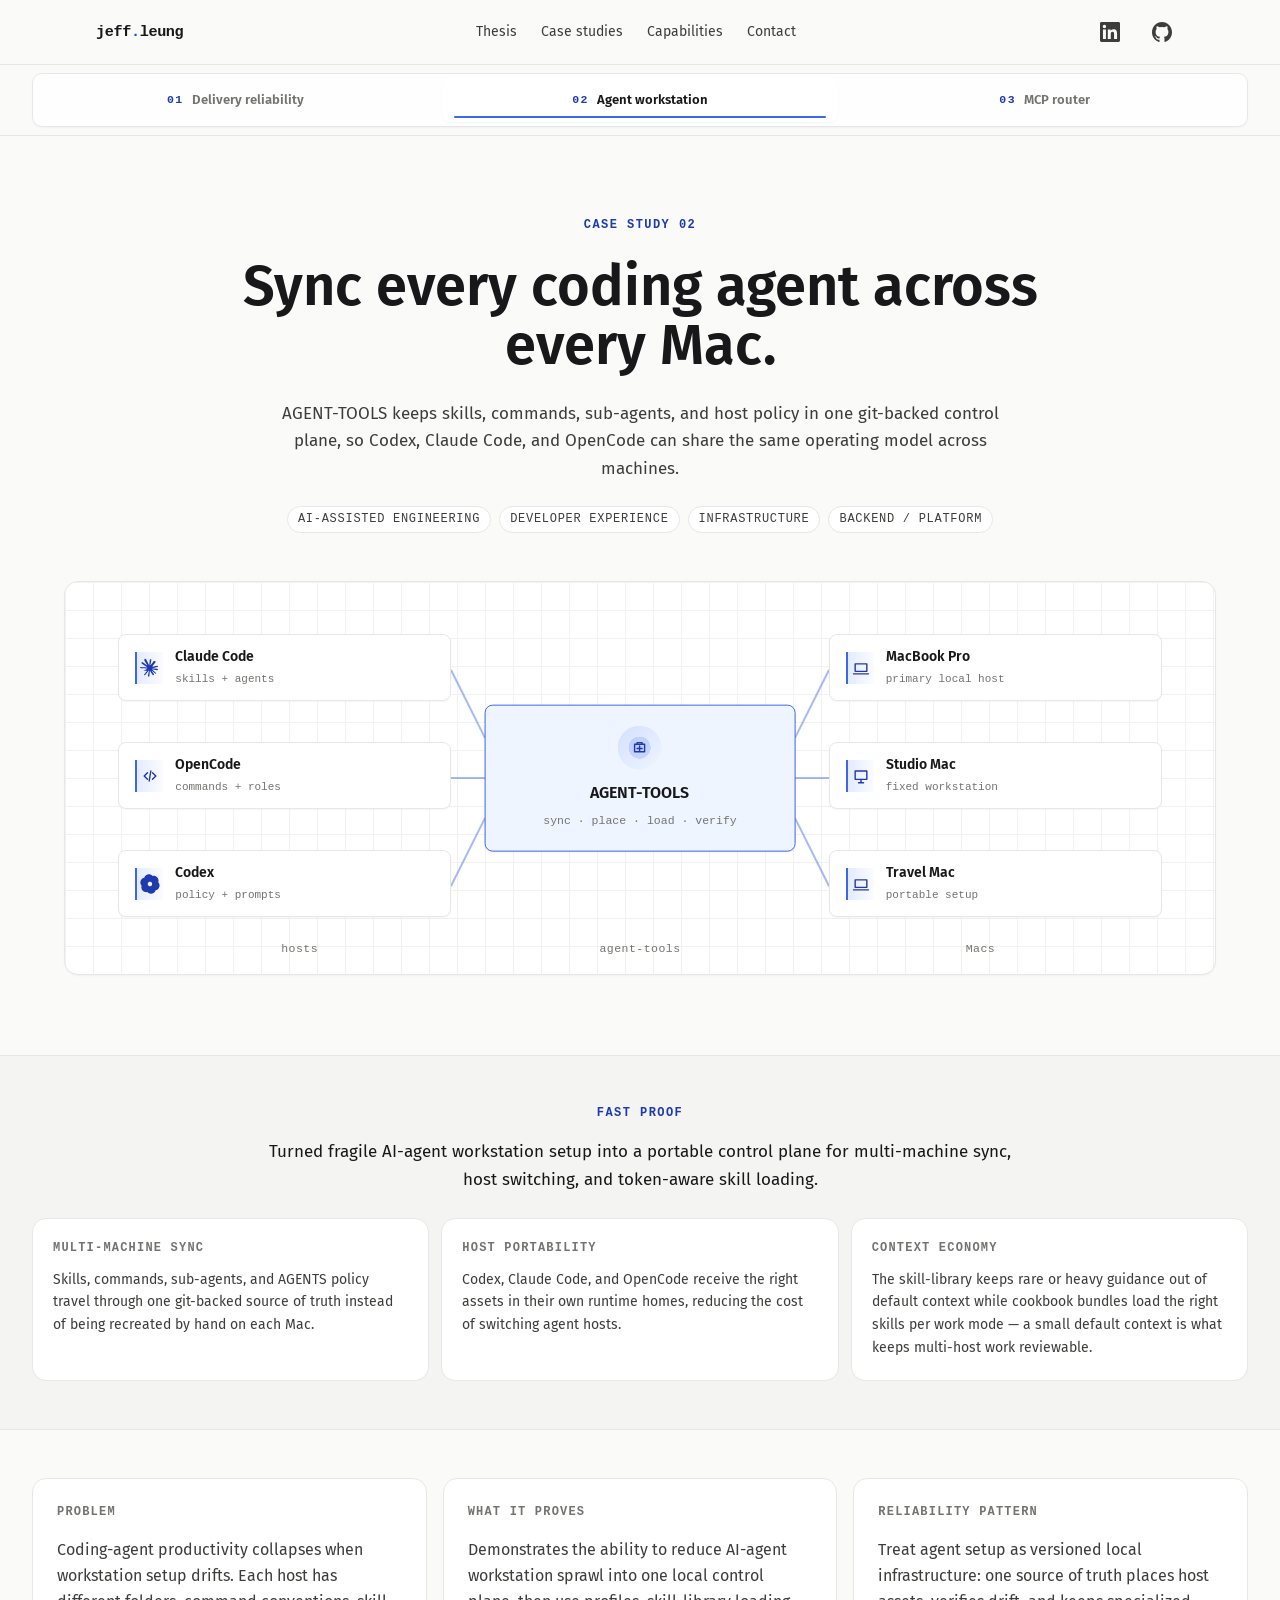
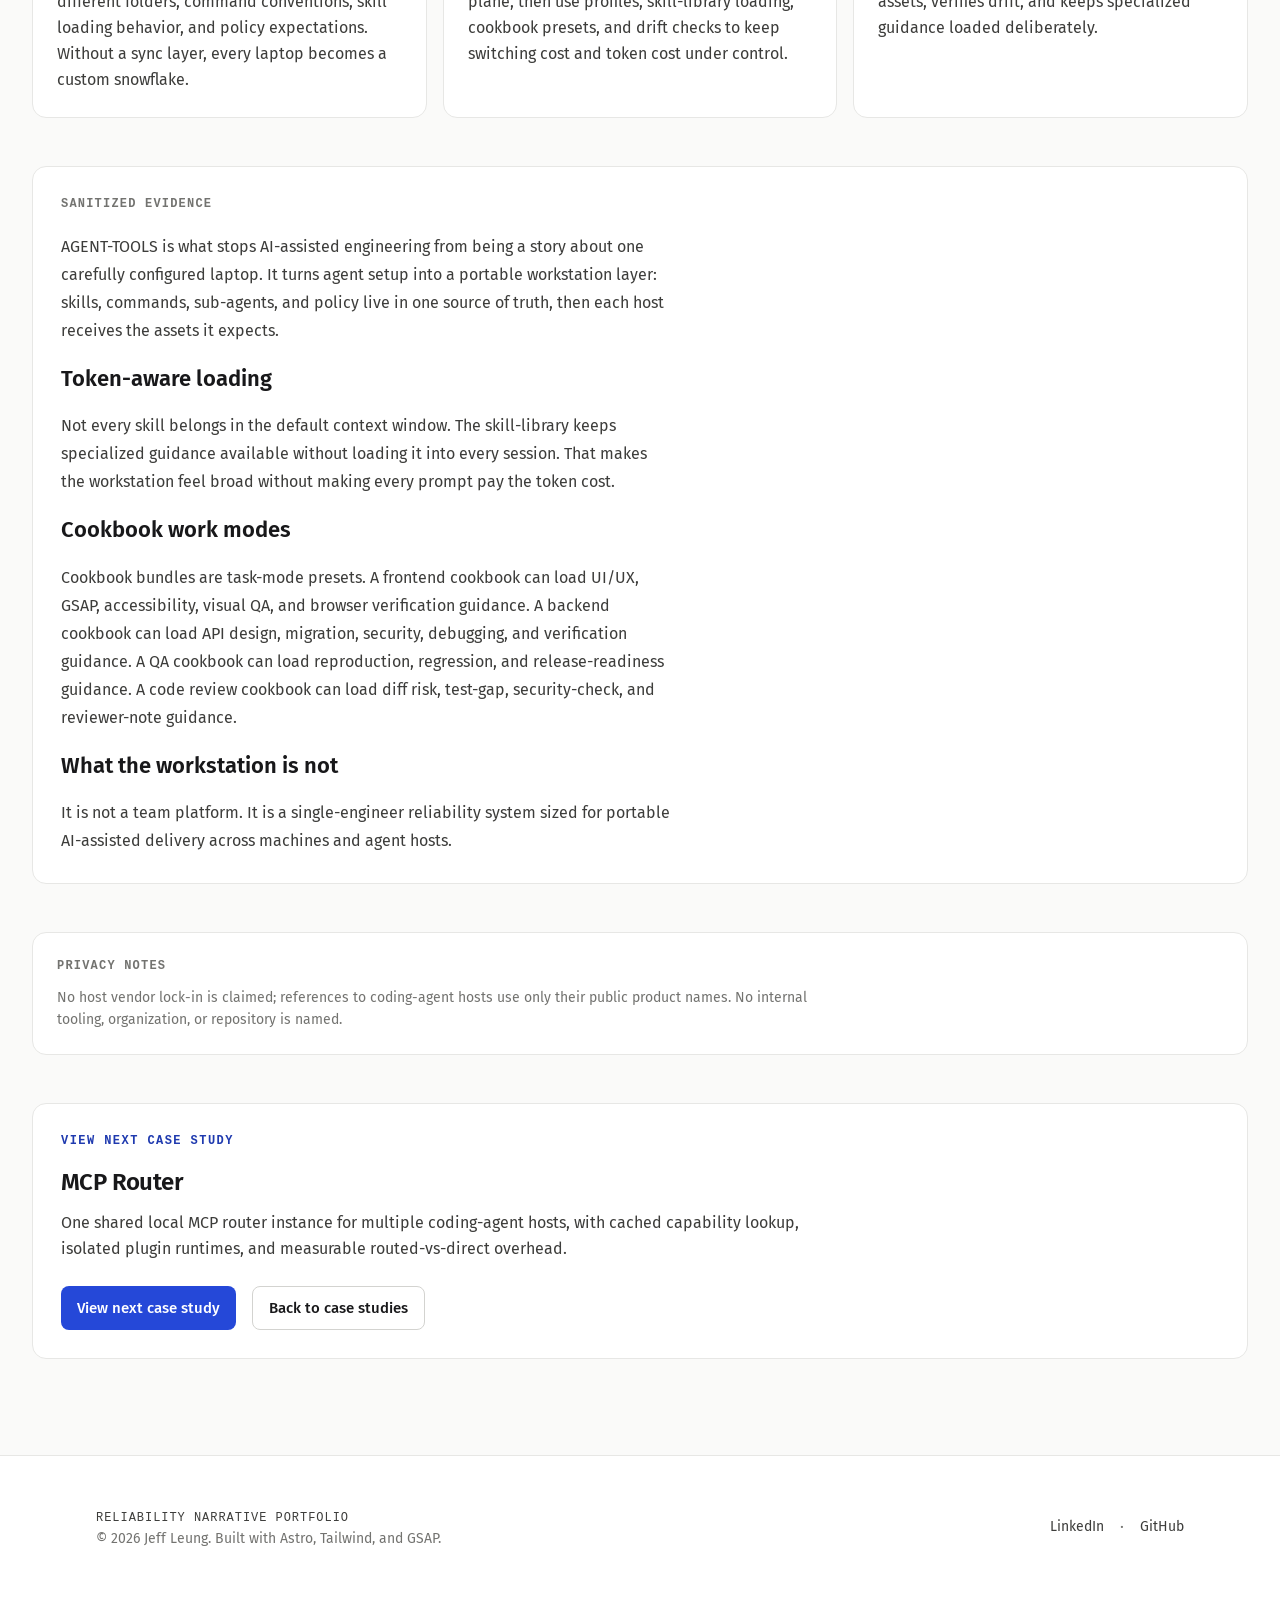
==== case-studies/agent-tools-workstation/index.html @ 6de0923a "deploy WonderJL/portfolio@3bde0b67fa140e88c46109ae401242729450662d" ====
<!DOCTYPE html><html lang="en"> <head><meta charset="utf-8"><meta name="viewport" content="width=device-width, initial-scale=1"><!--
      In-document CSP + Referrer-Policy. Kept in sync with public/_headers (and
      auto-augmented with script-src hashes at build time by
      scripts/apply-csp-hashes.mjs) so the GitHub Pages mirror gets ~80% of the
      policy the Cloudflare host enforces via response headers. Caveats:
      `frame-ancestors` is ignored when delivered via <meta>; X-Frame-Options,
      Permissions-Policy, and X-Content-Type-Options have no meta equivalent
      and remain Cloudflare-only.
    --><meta http-equiv="Content-Security-Policy" content="default-src 'self'; script-src 'self' 'sha256-BWZxTUdoRWrf8f9VMqZdoaulvQjlKkOddWqZ7hkuO4Q=' 'sha256-QzWFZi+FLIx23tnm9SBU4aEgx4x8DsuASP07mfqol/c=' 'sha256-U7a72oKuFFz8D7GUHLA1NZ0ciymHmDOc9T9aVDg2rWU='; style-src 'self' 'unsafe-inline'; font-src 'self' data:; img-src 'self' data:; connect-src 'self'; frame-ancestors 'none'; base-uri 'self'; form-action 'self'; upgrade-insecure-requests"><meta name="referrer" content="strict-origin-when-cross-origin"><meta name="generator" content="Astro v5.18.2"><link rel="canonical" href="https://jeff-leung-portfolio.pages.dev/case-studies/agent-tools-workstation"><title>Agent Tools Workstation System · Jeff Leung</title><meta name="description" content="AGENT-TOOLS keeps skills, commands, sub-agents, and host policy in one git-backed control plane, so Codex, Claude Code, and OpenCode can share the same operating model across machines."><meta property="og:type" content="article"><meta property="og:title" content="Agent Tools Workstation System · Jeff Leung"><meta property="og:description" content="AGENT-TOOLS keeps skills, commands, sub-agents, and host policy in one git-backed control plane, so Codex, Claude Code, and OpenCode can share the same operating model across machines."><meta property="og:url" content="https://jeff-leung-portfolio.pages.dev/case-studies/agent-tools-workstation"><meta property="og:image" content="https://jeff-leung-portfolio.pages.dev/og-default.png"><meta property="og:locale" content="en_US"><meta name="twitter:card" content="summary_large_image"><meta name="twitter:title" content="Agent Tools Workstation System · Jeff Leung"><meta name="twitter:description" content="AGENT-TOOLS keeps skills, commands, sub-agents, and host policy in one git-backed control plane, so Codex, Claude Code, and OpenCode can share the same operating model across machines."><meta name="twitter:image" content="https://jeff-leung-portfolio.pages.dev/og-default.png"><link rel="icon" href="/favicon.svg" type="image/svg+xml"><script type="application/ld+json">{"@context":"https://schema.org","@type":"Person","name":"Jeff Leung","jobTitle":"Senior Software Engineer","description":"Engineering systems that make AI-assisted delivery reviewable without burning tokens. Sanitized case studies on AI-assisted development reliability, backend/platform design, and verification-driven delivery.","url":"https://jeff-leung-portfolio.pages.dev","sameAs":["https://www.linkedin.com/in/jeff-leung-lab/","https://github.com/WonderJL"]}</script><link rel="stylesheet" href="/_astro/_slug_.Bp7yJg-M.css"><script type="module" src="/_astro/page.BT_9kWGp.js"></script></head> <body class="min-h-screen flex flex-col"> <a href="#main" class="sr-only focus:not-sr-only focus:absolute focus:left-4 focus:top-4 focus:z-50 focus:rounded-md focus:bg-ink-900 focus:px-4 focus:py-2 focus:text-[color:var(--color-ink-on-accent)] focus-visible:outline-2 focus-visible:outline-offset-2 focus-visible:outline-[color:var(--color-focus)]">
Skip to main content
</a> <header class="sticky top-0 z-40 border-b border-[color:var(--color-border)] bg-[color-mix(in_srgb,var(--color-surface-0)_92%,transparent)] backdrop-blur"> <div class="mx-auto px-6 sm:px-8 max-w-6xl flex h-16 items-center justify-between gap-6">  <a href="/" class="font-mono text-[0.95rem] font-semibold tracking-tight text-ink-900 hover:text-accent-700 focus-visible:outline-2 focus-visible:outline-offset-2 focus-visible:outline-[color:var(--color-focus)]">
jeff<span class="text-accent-600">.</span>leung
</a> <nav aria-label="Primary" class="hidden gap-6 md:flex"> <a href="/#thesis" class="text-small text-ink-700 transition-colors hover:text-ink-900 focus-visible:outline-2 focus-visible:outline-offset-2 focus-visible:outline-[color:var(--color-focus)]"> Thesis </a><a href="/#case-studies" class="text-small text-ink-700 transition-colors hover:text-ink-900 focus-visible:outline-2 focus-visible:outline-offset-2 focus-visible:outline-[color:var(--color-focus)]"> Case studies </a><a href="/#capabilities" class="text-small text-ink-700 transition-colors hover:text-ink-900 focus-visible:outline-2 focus-visible:outline-offset-2 focus-visible:outline-[color:var(--color-focus)]"> Capabilities </a><a href="/#contact" class="text-small text-ink-700 transition-colors hover:text-ink-900 focus-visible:outline-2 focus-visible:outline-offset-2 focus-visible:outline-[color:var(--color-focus)]"> Contact </a> </nav> <div class="flex items-center gap-2"> <a href="https://www.linkedin.com/in/jeff-leung-lab/" target="_blank" rel="noopener noreferrer" aria-label="LinkedIn profile (opens in new tab)" class="inline-flex h-11 w-11 items-center justify-center rounded-md text-ink-700 hover:bg-surface-2 hover:text-ink-900 focus-visible:outline-2 focus-visible:outline-offset-2 focus-visible:outline-[color:var(--color-focus)]"> <svg viewBox="0 0 24 24" width="20" height="20" aria-hidden="true" fill="currentColor"> <path d="M20.45 20.45h-3.55v-5.57c0-1.33-.02-3.04-1.85-3.04-1.85 0-2.13 1.45-2.13 2.94v5.67H9.36V9h3.41v1.56h.05c.48-.9 1.64-1.85 3.37-1.85 3.6 0 4.27 2.37 4.27 5.45v6.29ZM5.34 7.43a2.06 2.06 0 1 1 0-4.12 2.06 2.06 0 0 1 0 4.12ZM7.12 20.45H3.55V9h3.57v11.45ZM22.22 0H1.77C.79 0 0 .77 0 1.72v20.56C0 23.23.79 24 1.77 24h20.45c.98 0 1.78-.77 1.78-1.72V1.72C24 .77 23.2 0 22.22 0Z"></path> </svg> </a> <a href="https://github.com/WonderJL" target="_blank" rel="noopener noreferrer" aria-label="GitHub profile (opens in new tab)" class="inline-flex h-11 w-11 items-center justify-center rounded-md text-ink-700 hover:bg-surface-2 hover:text-ink-900 focus-visible:outline-2 focus-visible:outline-offset-2 focus-visible:outline-[color:var(--color-focus)]"> <svg viewBox="0 0 24 24" width="20" height="20" aria-hidden="true" fill="currentColor"> <path d="M12 0C5.37 0 0 5.5 0 12.3c0 5.44 3.44 10.06 8.21 11.69.6.11.82-.27.82-.6 0-.3-.01-1.08-.02-2.13-3.34.74-4.04-1.64-4.04-1.64-.55-1.42-1.34-1.8-1.34-1.8-1.09-.76.08-.75.08-.75 1.2.09 1.84 1.27 1.84 1.27 1.07 1.88 2.8 1.34 3.49 1.02.11-.8.42-1.34.76-1.65-2.67-.31-5.47-1.37-5.47-6.1 0-1.35.47-2.45 1.24-3.31-.12-.31-.54-1.57.12-3.27 0 0 1.01-.33 3.31 1.27a11.2 11.2 0 0 1 6.02 0c2.3-1.6 3.3-1.27 3.3-1.27.67 1.7.25 2.96.13 3.27.77.86 1.24 1.96 1.24 3.31 0 4.74-2.81 5.78-5.49 6.09.43.38.81 1.13.81 2.28 0 1.64-.02 2.97-.02 3.37 0 .33.22.71.83.59C20.57 22.36 24 17.74 24 12.3 24 5.5 18.63 0 12 0Z"></path> </svg> </a> </div>  </div> </header> <main id="main" class="flex-1">  <article class="bg-surface-0 pb-24"> <nav aria-label="Case study navigation" class="sticky top-16 z-30 border-b border-[color:var(--color-border)] bg-[color-mix(in_srgb,var(--color-surface-0)_92%,transparent)] backdrop-blur"> <div class="mx-auto max-w-7xl px-3 py-2 sm:px-6 lg:px-8"> <div class="grid min-h-[3.625rem] grid-cols-3 gap-1 rounded-[0.625rem] border border-[color:var(--color-border)] bg-[color-mix(in_srgb,var(--color-surface-1)_86%,transparent)] p-1 shadow-sm md:min-h-11 md:gap-2"> <a href="/case-studies/ai-assisted-delivery-reliability" class="text-ink-500 hover:bg-surface-2 hover:text-ink-900 relative flex min-h-[50px] min-w-0 touch-manipulation flex-col items-center justify-center gap-0.5 rounded-md px-1.5 py-1.5 text-center text-[0.72rem] font-semibold transition-colors md:min-h-11 md:flex-row md:gap-2 md:px-3 md:text-[0.82rem] focus-visible:outline-2 focus-visible:outline-offset-2 focus-visible:outline-[color:var(--color-focus)]"> <span class="text-accent-700 font-mono text-[0.63rem] font-semibold tracking-[0.08em] uppercase md:text-[0.72rem] md:tracking-[0.12em]"> 01 </span> <span class="min-w-0 truncate leading-tight md:hidden">Delivery</span> <span class="hidden min-w-0 truncate leading-tight md:inline"> Delivery reliability </span>  </a><a href="/case-studies/agent-tools-workstation" aria-current="page" class="text-ink-500 hover:bg-surface-2 hover:text-ink-900 relative flex min-h-[50px] min-w-0 touch-manipulation flex-col items-center justify-center gap-0.5 rounded-md px-1.5 py-1.5 text-center text-[0.72rem] font-semibold transition-colors md:min-h-11 md:flex-row md:gap-2 md:px-3 md:text-[0.82rem] focus-visible:outline-2 focus-visible:outline-offset-2 focus-visible:outline-[color:var(--color-focus)] bg-surface-1 text-ink-900 shadow-sm"> <span class="text-accent-700 font-mono text-[0.63rem] font-semibold tracking-[0.08em] uppercase md:text-[0.72rem] md:tracking-[0.12em]"> 02 </span> <span class="min-w-0 truncate leading-tight md:hidden">Workstation</span> <span class="hidden min-w-0 truncate leading-tight md:inline"> Agent workstation </span> <span aria-hidden="true" class="bg-accent-500 absolute inset-x-2 bottom-1 h-0.5 rounded-full md:inset-x-3"></span> </a><a href="/case-studies/mcp-router" class="text-ink-500 hover:bg-surface-2 hover:text-ink-900 relative flex min-h-[50px] min-w-0 touch-manipulation flex-col items-center justify-center gap-0.5 rounded-md px-1.5 py-1.5 text-center text-[0.72rem] font-semibold transition-colors md:min-h-11 md:flex-row md:gap-2 md:px-3 md:text-[0.82rem] focus-visible:outline-2 focus-visible:outline-offset-2 focus-visible:outline-[color:var(--color-focus)]"> <span class="text-accent-700 font-mono text-[0.63rem] font-semibold tracking-[0.08em] uppercase md:text-[0.72rem] md:tracking-[0.12em]"> 03 </span> <span class="min-w-0 truncate leading-tight md:hidden">MCP</span> <span class="hidden min-w-0 truncate leading-tight md:inline"> MCP router </span>  </a> </div> </div> </nav> <header class="border-b border-[color:var(--color-border)]"> <div class="mx-auto max-w-7xl px-6 py-14 sm:px-8 sm:py-20"> <div class="mx-auto max-w-4xl text-center"> <p class="text-accent-700 font-mono text-[0.75rem] font-semibold tracking-[0.12em] uppercase">
Case study 02 </p> <h1 class="text-ink-900 mt-6 text-[2.25rem] leading-[1.08] font-semibold tracking-normal sm:text-[3rem] sm:leading-[1.05] lg:text-[3.5rem]"> Sync every coding agent across every Mac. </h1> <p class="text-ink-700 mx-auto mt-6 max-w-3xl text-[1.0625rem] leading-relaxed"> AGENT-TOOLS keeps skills, commands, sub-agents, and host policy in one git-backed control plane, so Codex, Claude Code, and OpenCode can share the same operating model across machines. </p> <div class="mt-6 flex flex-wrap justify-center gap-2"> <span class="inline-flex items-center rounded-pill border border-[color:var(--color-border)] bg-surface-1 px-2.5 py-1 font-mono text-mono-label uppercase tracking-[0.06em] text-ink-700"> AI-assisted engineering </span><span class="inline-flex items-center rounded-pill border border-[color:var(--color-border)] bg-surface-1 px-2.5 py-1 font-mono text-mono-label uppercase tracking-[0.06em] text-ink-700"> Developer experience </span><span class="inline-flex items-center rounded-pill border border-[color:var(--color-border)] bg-surface-1 px-2.5 py-1 font-mono text-mono-label uppercase tracking-[0.06em] text-ink-700"> Infrastructure </span><span class="inline-flex items-center rounded-pill border border-[color:var(--color-border)] bg-surface-1 px-2.5 py-1 font-mono text-mono-label uppercase tracking-[0.06em] text-ink-700"> Backend / Platform </span> </div> </div> <div class="mx-auto mt-12 max-w-6xl"> <style>astro-island,astro-slot,astro-static-slot{display:contents}</style><script>(()=>{var e=async t=>{await(await t())()};(self.Astro||(self.Astro={})).load=e;window.dispatchEvent(new Event("astro:load"));})();</script><script>(()=>{var A=Object.defineProperty;var g=(i,o,a)=>o in i?A(i,o,{enumerable:!0,configurable:!0,writable:!0,value:a}):i[o]=a;var d=(i,o,a)=>g(i,typeof o!="symbol"?o+"":o,a);{let i={0:t=>m(t),1:t=>a(t),2:t=>new RegExp(t),3:t=>new Date(t),4:t=>new Map(a(t)),5:t=>new Set(a(t)),6:t=>BigInt(t),7:t=>new URL(t),8:t=>new Uint8Array(t),9:t=>new Uint16Array(t),10:t=>new Uint32Array(t),11:t=>1/0*t},o=t=>{let[l,e]=t;return l in i?i[l](e):void 0},a=t=>t.map(o),m=t=>typeof t!="object"||t===null?t:Object.fromEntries(Object.entries(t).map(([l,e])=>[l,o(e)]));class y extends HTMLElement{constructor(){super(...arguments);d(this,"Component");d(this,"hydrator");d(this,"hydrate",async()=>{var b;if(!this.hydrator||!this.isConnected)return;let e=(b=this.parentElement)==null?void 0:b.closest("astro-island[ssr]");if(e){e.addEventListener("astro:hydrate",this.hydrate,{once:!0});return}let c=this.querySelectorAll("astro-slot"),n={},h=this.querySelectorAll("template[data-astro-template]");for(let r of h){let s=r.closest(this.tagName);s!=null&&s.isSameNode(this)&&(n[r.getAttribute("data-astro-template")||"default"]=r.innerHTML,r.remove())}for(let r of c){let s=r.closest(this.tagName);s!=null&&s.isSameNode(this)&&(n[r.getAttribute("name")||"default"]=r.innerHTML)}let p;try{p=this.hasAttribute("props")?m(JSON.parse(this.getAttribute("props"))):{}}catch(r){let s=this.getAttribute("component-url")||"<unknown>",v=this.getAttribute("component-export");throw v&&(s+=` (export ${v})`),console.error(`[hydrate] Error parsing props for component ${s}`,this.getAttribute("props"),r),r}let u;await this.hydrator(this)(this.Component,p,n,{client:this.getAttribute("client")}),this.removeAttribute("ssr"),this.dispatchEvent(new CustomEvent("astro:hydrate"))});d(this,"unmount",()=>{this.isConnected||this.dispatchEvent(new CustomEvent("astro:unmount"))})}disconnectedCallback(){document.removeEventListener("astro:after-swap",this.unmount),document.addEventListener("astro:after-swap",this.unmount,{once:!0})}connectedCallback(){if(!this.hasAttribute("await-children")||document.readyState==="interactive"||document.readyState==="complete")this.childrenConnectedCallback();else{let e=()=>{document.removeEventListener("DOMContentLoaded",e),c.disconnect(),this.childrenConnectedCallback()},c=new MutationObserver(()=>{var n;((n=this.lastChild)==null?void 0:n.nodeType)===Node.COMMENT_NODE&&this.lastChild.nodeValue==="astro:end"&&(this.lastChild.remove(),e())});c.observe(this,{childList:!0}),document.addEventListener("DOMContentLoaded",e)}}async childrenConnectedCallback(){let e=this.getAttribute("before-hydration-url");e&&await import(e),this.start()}async start(){let e=JSON.parse(this.getAttribute("opts")),c=this.getAttribute("client");if(Astro[c]===void 0){window.addEventListener(`astro:${c}`,()=>this.start(),{once:!0});return}try{await Astro[c](async()=>{let n=this.getAttribute("renderer-url"),[h,{default:p}]=await Promise.all([import(this.getAttribute("component-url")),n?import(n):()=>()=>{}]),u=this.getAttribute("component-export")||"default";if(!u.includes("."))this.Component=h[u];else{this.Component=h;for(let f of u.split("."))this.Component=this.Component[f]}return this.hydrator=p,this.hydrate},e,this)}catch(n){console.error(`[astro-island] Error hydrating ${this.getAttribute("component-url")}`,n)}}attributeChangedCallback(){this.hydrate()}}d(y,"observedAttributes",["props"]),customElements.get("astro-island")||customElements.define("astro-island",y)}})();</script><astro-island uid="ZxNBso" prefix="r1" component-url="/_astro/CaseStudyHubDiagram.CJPWLYNQ.js" component-export="default" renderer-url="/_astro/client.Bz692-Ao.js" props="{&quot;variant&quot;:[0,&quot;agent-tools-workstation&quot;],&quot;ariaLabel&quot;:[0,&quot;Agent workstation diagram expanding hosts, AGENT-TOOLS, and Macs into coding-agent hosts and machine targets.&quot;],&quot;centerLabel&quot;:[0,&quot;AGENT-TOOLS&quot;],&quot;centerDetail&quot;:[0,&quot;sync · place · load · verify&quot;],&quot;groupLabels&quot;:[0,{&quot;left&quot;:[0,&quot;hosts&quot;],&quot;center&quot;:[0,&quot;agent-tools&quot;],&quot;right&quot;:[0,&quot;Macs&quot;]}],&quot;leftItems&quot;:[1,[[0,{&quot;label&quot;:[0,&quot;Claude Code&quot;],&quot;detail&quot;:[0,&quot;skills + agents&quot;],&quot;icon&quot;:[0,&quot;claude&quot;]}],[0,{&quot;label&quot;:[0,&quot;OpenCode&quot;],&quot;detail&quot;:[0,&quot;commands + roles&quot;],&quot;icon&quot;:[0,&quot;opencode&quot;]}],[0,{&quot;label&quot;:[0,&quot;Codex&quot;],&quot;detail&quot;:[0,&quot;policy + prompts&quot;],&quot;icon&quot;:[0,&quot;codex&quot;]}]]],&quot;rightItems&quot;:[1,[[0,{&quot;label&quot;:[0,&quot;MacBook Pro&quot;],&quot;detail&quot;:[0,&quot;primary local host&quot;],&quot;icon&quot;:[0,&quot;laptop&quot;]}],[0,{&quot;label&quot;:[0,&quot;Studio Mac&quot;],&quot;detail&quot;:[0,&quot;fixed workstation&quot;],&quot;icon&quot;:[0,&quot;monitor&quot;]}],[0,{&quot;label&quot;:[0,&quot;Travel Mac&quot;],&quot;detail&quot;:[0,&quot;portable setup&quot;],&quot;icon&quot;:[0,&quot;laptop&quot;]}]]]}" ssr client="load" opts="{&quot;name&quot;:&quot;CaseStudyHubDiagram&quot;,&quot;value&quot;:true}" await-children><div class="bg-surface-1 text-ink-900 relative isolate overflow-hidden rounded-lg border border-[color:var(--color-border)] p-3 shadow-sm sm:p-5" role="img" aria-label="Agent workstation diagram expanding hosts, AGENT-TOOLS, and Macs into coding-agent hosts and machine targets." data-case-study-hub-diagram="true" data-case-study-hub-variant="agent-tools-workstation"><div class="pointer-events-none absolute inset-0 z-0 [background-image:linear-gradient(var(--color-border)_1px,transparent_1px),linear-gradient(90deg,var(--color-border)_1px,transparent_1px)] [background-size:28px_28px] opacity-55" aria-hidden="true"></div><div class="relative z-10 hidden min-h-[22rem] pb-5 xl:block"><svg class="pointer-events-none absolute inset-0 z-0 h-full w-full" viewBox="0 0 1000 370" preserveAspectRatio="none" aria-hidden="true" focusable="false"><path d="M360 142 L330 72" fill="none" stroke="var(--color-accent-500)" stroke-width="2" stroke-linecap="round" stroke-linejoin="round" vector-effect="non-scaling-stroke" opacity="0.42" data-case-study-hub-line="true" data-case-study-hub-line-axis="x"></path><path d="M360 185 L330 185" fill="none" stroke="var(--color-accent-500)" stroke-width="2" stroke-linecap="round" stroke-linejoin="round" vector-effect="non-scaling-stroke" opacity="0.42" data-case-study-hub-line="true" data-case-study-hub-line-axis="x"></path><path d="M360 228 L330 298" fill="none" stroke="var(--color-accent-500)" stroke-width="2" stroke-linecap="round" stroke-linejoin="round" vector-effect="non-scaling-stroke" opacity="0.42" data-case-study-hub-line="true" data-case-study-hub-line-axis="x"></path><path d="M640 142 L670 72" fill="none" stroke="var(--color-accent-500)" stroke-width="2" stroke-linecap="round" stroke-linejoin="round" vector-effect="non-scaling-stroke" opacity="0.42" data-case-study-hub-line="true" data-case-study-hub-line-axis="x"></path><path d="M640 185 L670 185" fill="none" stroke="var(--color-accent-500)" stroke-width="2" stroke-linecap="round" stroke-linejoin="round" vector-effect="non-scaling-stroke" opacity="0.42" data-case-study-hub-line="true" data-case-study-hub-line-axis="x"></path><path d="M640 228 L670 298" fill="none" stroke="var(--color-accent-500)" stroke-width="2" stroke-linecap="round" stroke-linejoin="round" vector-effect="non-scaling-stroke" opacity="0.42" data-case-study-hub-line="true" data-case-study-hub-line-axis="x"></path></svg><div class="bg-surface-1 z-20 flex min-w-0 items-center gap-2.5 rounded-md border border-[color:var(--color-border)] px-3 py-2.5 shadow-sm sm:gap-3 sm:px-4 sm:py-3 absolute left-[3%] w-[30%] top-8" data-case-study-hub-node="true" data-case-study-hub-side="left"><span class="text-accent-700 flex h-7 w-6 shrink-0 items-center justify-center border-l-2 border-[color:var(--color-accent-500)] bg-[linear-gradient(90deg,rgba(47,102,255,0.13),rgba(47,102,255,0.02))] sm:h-8 sm:w-7"><svg class="h-5 w-5 fill-current" viewBox="0 0 28 28" aria-hidden="true"><path d="M5.07306 17.7192L9.99106 14.9614L10.0721 14.7199L9.99106 14.5854H9.74786L8.92369 14.5352L6.11341 14.46L3.68143 14.3597L1.31701 14.2344L0.722529 14.109L0.168579 13.3694L0.222623 13.0059L0.722529 12.6675L1.43861 12.7301L3.0194 12.8429L5.39733 13.0059L7.11322 13.1062L9.66679 13.3694H10.0721L10.1262 13.2065L9.99106 13.1062L9.88297 13.0059L7.42397 11.3387L4.76231 9.58378L3.37068 8.56843L2.62758 8.05448L2.24927 7.57814L2.08714 6.52518L2.76269 5.77306L3.68143 5.83574L3.91112 5.89842L4.84338 6.61293L6.82949 8.15476L9.4236 10.0601L9.80191 10.3735L9.95424 10.2707L9.97755 10.198L9.80191 9.9097L8.39676 7.36504L6.89705 4.77024L6.2215 3.69221L6.04585 3.05291C5.97781 2.78463 5.93777 2.56267 5.93777 2.28826L6.70789 1.2353L7.14024 1.09741L8.18059 1.2353L8.61294 1.61136L9.26147 3.09052L10.3018 5.40954L11.9231 8.56843L12.396 9.50857L12.6527 10.3735L12.7473 10.6367H12.9094V10.4863L13.0445 8.70631L13.2877 6.52518L13.5309 3.71728L13.612 2.92756L14.0038 1.97488L14.7875 1.46093L15.3954 1.74925L15.8954 2.46376L15.8278 2.92756L15.5306 4.85799L14.9496 7.87899L14.5713 9.9097H14.7875L15.0442 9.64646L16.071 8.29265L17.7869 6.13659L18.5435 5.28419L19.4352 4.34404H21.0836L21.8672 5.07109L21.5159 6.28701L20.408 7.69096L19.4893 8.88181L18.172 10.6467L17.3545 12.0658L17.4278 12.1828L17.6248 12.166L20.5972 11.5267L22.205 11.2384L24.1235 10.9125L24.9882 11.3136L25.0828 11.7273L24.745 12.5672L22.6914 13.0686L20.2864 13.5575L16.7051 14.4005L16.6655 14.4324L16.7123 14.5018L18.3273 14.648L19.0164 14.6856H20.7053L23.8533 14.9238L24.6775 15.4628L25.1639 16.1272L25.0828 16.6411L23.8128 17.2804L22.1104 16.8793L18.1247 15.9266L16.7601 15.5882H16.5709V15.701L17.7058 16.8166L19.8 18.6969L22.4076 21.1288L22.5428 21.7304L22.205 22.2068L21.8537 22.1566L19.5568 20.4268L18.6651 19.6496L16.6655 17.9573H16.5304V18.1328L16.9897 18.8097L19.4352 22.4826L19.5568 23.6107L19.3812 23.9743L18.7462 24.1999L18.0571 24.0745L16.6114 22.0564L15.1387 19.8L13.9498 17.7693L13.8062 17.86L13.0986 25.4158L12.7743 25.8044L12.0177 26.0927L11.3827 25.6164L11.0449 24.8392L11.3827 23.2974L11.788 21.2917L12.1123 19.6997L12.4095 17.7192L12.5911 17.0575L12.575 17.0133L12.43 17.0376L10.9368 19.0855L8.66698 22.1566L6.87002 24.0745L6.43767 24.25L5.68107 23.8865L5.74862 23.1845L6.15395 22.583L8.57241 19.4994L10.0316 17.7192H5.07306Z"></path></svg></span><div class="min-w-0"><p class="text-small text-ink-900 leading-snug font-semibold">Claude Code</p><p class="text-ink-500 mt-1 hidden font-mono text-[0.6875rem] leading-relaxed sm:block">skills + agents</p></div></div><div class="bg-surface-1 z-20 flex min-w-0 items-center gap-2.5 rounded-md border border-[color:var(--color-border)] px-3 py-2.5 shadow-sm sm:gap-3 sm:px-4 sm:py-3 absolute left-[3%] w-[30%] top-[8.75rem]" data-case-study-hub-node="true" data-case-study-hub-side="left"><span class="text-accent-700 flex h-7 w-6 shrink-0 items-center justify-center border-l-2 border-[color:var(--color-accent-500)] bg-[linear-gradient(90deg,rgba(47,102,255,0.13),rgba(47,102,255,0.02))] sm:h-8 sm:w-7"><svg class="h-5 w-5 fill-none stroke-current" viewBox="0 0 24 24" stroke-width="1.7" stroke-linecap="round" stroke-linejoin="round" aria-hidden="true"><path d="M9 8 5 12l4 4"></path><path d="M15 8l4 4-4 4"></path><path d="M13 6l-2 12"></path></svg></span><div class="min-w-0"><p class="text-small text-ink-900 leading-snug font-semibold">OpenCode</p><p class="text-ink-500 mt-1 hidden font-mono text-[0.6875rem] leading-relaxed sm:block">commands + roles</p></div></div><div class="bg-surface-1 z-20 flex min-w-0 items-center gap-2.5 rounded-md border border-[color:var(--color-border)] px-3 py-2.5 shadow-sm sm:gap-3 sm:px-4 sm:py-3 absolute left-[3%] w-[30%] top-[15.5rem]" data-case-study-hub-node="true" data-case-study-hub-side="left"><span class="text-accent-700 flex h-7 w-6 shrink-0 items-center justify-center border-l-2 border-[color:var(--color-accent-500)] bg-[linear-gradient(90deg,rgba(47,102,255,0.13),rgba(47,102,255,0.02))] sm:h-8 sm:w-7"><svg class="h-5 w-5 fill-current" viewBox="0 0 41 41" aria-hidden="true"><path d="M37.5324 16.8707C37.9808 15.5241 38.1363 14.0974 37.9886 12.6859C37.8409 11.2744 37.3934 9.91076 36.676 8.68622C35.6126 6.83404 33.9882 5.3676 32.0373 4.4985C30.0864 3.62941 27.9098 3.40259 25.8215 3.85078C24.8796 2.7893 23.7219 1.94125 22.4257 1.36341C21.1295 0.785575 19.7249 0.491269 18.3058 0.500197C16.1708 0.495044 14.0893 1.16803 12.3614 2.42214C10.6335 3.67624 9.34853 5.44666 8.6917 7.47815C7.30085 7.76286 5.98686 8.3414 4.8377 9.17505C3.68854 10.0087 2.73073 11.0782 2.02839 12.312C0.956464 14.1591 0.498905 16.2988 0.721698 18.4228C0.944492 20.5467 1.83612 22.5449 3.268 24.1293C2.81966 25.4759 2.66413 26.9026 2.81182 28.3141C2.95951 29.7256 3.40701 31.0892 4.12437 32.3138C5.18791 34.1659 6.8123 35.6322 8.76321 36.5013C10.7141 37.3704 12.8907 37.5973 14.9789 37.1492C15.9208 38.2107 17.0786 39.0587 18.3747 39.6366C19.6709 40.2144 21.0755 40.5087 22.4946 40.4998C24.6307 40.5054 26.7133 39.8321 28.4418 38.5772C30.1704 37.3223 31.4556 35.5506 32.1119 33.5179C33.5027 33.2332 34.8167 32.6547 35.9659 31.821C37.115 30.9874 38.0728 29.9178 38.7752 28.684C39.8458 26.8371 40.3023 24.6979 40.0789 22.5748C39.8556 20.4517 38.9639 18.4544 37.5324 16.8707ZM20.4018 15.4978L24.7325 17.9975V22.9985L20.4018 25.4983L16.071 22.9985V17.9991L20.4018 15.4978Z"></path></svg></span><div class="min-w-0"><p class="text-small text-ink-900 leading-snug font-semibold">Codex</p><p class="text-ink-500 mt-1 hidden font-mono text-[0.6875rem] leading-relaxed sm:block">policy + prompts</p></div></div><div class="bg-evidence-bg z-10 grid justify-items-center rounded-md border border-[color:var(--color-accent-500)] px-5 py-5 text-center shadow-sm absolute top-1/2 left-1/2 w-[28%] min-w-[13rem] -translate-x-1/2 -translate-y-1/2" data-case-study-hub-node="true" data-case-study-hub-center="true"><span class="text-accent-700 mb-3 grid h-11 w-11 place-items-center rounded-full bg-[radial-gradient(circle,rgba(47,102,255,0.18)_0_35%,transparent_36%),linear-gradient(135deg,rgba(47,102,255,0.14),rgba(47,102,255,0))]"><svg class="h-5 w-5 fill-none stroke-current" viewBox="0 0 24 24" stroke-width="1.7" stroke-linecap="round" stroke-linejoin="round" aria-hidden="true"><path d="M6 8h12v9H6z"></path><path d="M9 8V6h6v2"></path><path d="M9 13h6"></path><path d="M12 10v6"></path></svg></span><p class="text-ink-900 text-[1rem] leading-snug font-semibold">AGENT-TOOLS</p><p class="text-ink-500 mt-2 font-mono text-[0.72rem] leading-relaxed">sync · place · load · verify</p></div><div class="bg-surface-1 z-20 flex min-w-0 items-center gap-2.5 rounded-md border border-[color:var(--color-border)] px-3 py-2.5 shadow-sm sm:gap-3 sm:px-4 sm:py-3 absolute right-[3%] w-[30%] top-8" data-case-study-hub-node="true" data-case-study-hub-side="right"><span class="text-accent-700 flex h-7 w-6 shrink-0 items-center justify-center border-l-2 border-[color:var(--color-accent-500)] bg-[linear-gradient(90deg,rgba(47,102,255,0.13),rgba(47,102,255,0.02))] sm:h-8 sm:w-7"><svg class="h-5 w-5 fill-none stroke-current" viewBox="0 0 24 24" stroke-width="1.7" stroke-linecap="round" stroke-linejoin="round" aria-hidden="true"><path d="M5 7h14v9H5z"></path><path d="M3 19h18"></path></svg></span><div class="min-w-0"><p class="text-small text-ink-900 leading-snug font-semibold">MacBook Pro</p><p class="text-ink-500 mt-1 hidden font-mono text-[0.6875rem] leading-relaxed sm:block">primary local host</p></div></div><div class="bg-surface-1 z-20 flex min-w-0 items-center gap-2.5 rounded-md border border-[color:var(--color-border)] px-3 py-2.5 shadow-sm sm:gap-3 sm:px-4 sm:py-3 absolute right-[3%] w-[30%] top-[8.75rem]" data-case-study-hub-node="true" data-case-study-hub-side="right"><span class="text-accent-700 flex h-7 w-6 shrink-0 items-center justify-center border-l-2 border-[color:var(--color-accent-500)] bg-[linear-gradient(90deg,rgba(47,102,255,0.13),rgba(47,102,255,0.02))] sm:h-8 sm:w-7"><svg class="h-5 w-5 fill-none stroke-current" viewBox="0 0 24 24" stroke-width="1.7" stroke-linecap="round" stroke-linejoin="round" aria-hidden="true"><path d="M5 6h14v10H5z"></path><path d="M9 20h6M12 16v4"></path></svg></span><div class="min-w-0"><p class="text-small text-ink-900 leading-snug font-semibold">Studio Mac</p><p class="text-ink-500 mt-1 hidden font-mono text-[0.6875rem] leading-relaxed sm:block">fixed workstation</p></div></div><div class="bg-surface-1 z-20 flex min-w-0 items-center gap-2.5 rounded-md border border-[color:var(--color-border)] px-3 py-2.5 shadow-sm sm:gap-3 sm:px-4 sm:py-3 absolute right-[3%] w-[30%] top-[15.5rem]" data-case-study-hub-node="true" data-case-study-hub-side="right"><span class="text-accent-700 flex h-7 w-6 shrink-0 items-center justify-center border-l-2 border-[color:var(--color-accent-500)] bg-[linear-gradient(90deg,rgba(47,102,255,0.13),rgba(47,102,255,0.02))] sm:h-8 sm:w-7"><svg class="h-5 w-5 fill-none stroke-current" viewBox="0 0 24 24" stroke-width="1.7" stroke-linecap="round" stroke-linejoin="round" aria-hidden="true"><path d="M5 7h14v9H5z"></path><path d="M3 19h18"></path></svg></span><div class="min-w-0"><p class="text-small text-ink-900 leading-snug font-semibold">Travel Mac</p><p class="text-ink-500 mt-1 hidden font-mono text-[0.6875rem] leading-relaxed sm:block">portable setup</p></div></div><div class="text-ink-500 pointer-events-none absolute inset-x-0 bottom-0 z-20 grid grid-cols-3 px-[4%] text-center font-mono text-[0.72rem] leading-none tracking-[0.04em] " aria-hidden="true"><span>hosts</span><span>agent-tools</span><span>Macs</span></div></div><div class="relative z-10 mx-auto grid max-w-[50rem] gap-2.5 xl:hidden"><p class="text-ink-500 text-center font-mono text-[0.72rem] leading-none tracking-[0.04em]">hosts</p><div class="grid gap-2 md:grid-cols-3"><div class="bg-surface-1 z-20 flex min-w-0 items-center gap-2.5 rounded-md border border-[color:var(--color-border)] px-3 py-2.5 shadow-sm sm:gap-3 sm:px-4 sm:py-3 md:h-full md:flex-col md:items-start md:gap-2" data-case-study-hub-node="true" data-case-study-hub-side="left"><span class="text-accent-700 flex h-7 w-6 shrink-0 items-center justify-center border-l-2 border-[color:var(--color-accent-500)] bg-[linear-gradient(90deg,rgba(47,102,255,0.13),rgba(47,102,255,0.02))] sm:h-8 sm:w-7"><svg class="h-5 w-5 fill-current" viewBox="0 0 28 28" aria-hidden="true"><path d="M5.07306 17.7192L9.99106 14.9614L10.0721 14.7199L9.99106 14.5854H9.74786L8.92369 14.5352L6.11341 14.46L3.68143 14.3597L1.31701 14.2344L0.722529 14.109L0.168579 13.3694L0.222623 13.0059L0.722529 12.6675L1.43861 12.7301L3.0194 12.8429L5.39733 13.0059L7.11322 13.1062L9.66679 13.3694H10.0721L10.1262 13.2065L9.99106 13.1062L9.88297 13.0059L7.42397 11.3387L4.76231 9.58378L3.37068 8.56843L2.62758 8.05448L2.24927 7.57814L2.08714 6.52518L2.76269 5.77306L3.68143 5.83574L3.91112 5.89842L4.84338 6.61293L6.82949 8.15476L9.4236 10.0601L9.80191 10.3735L9.95424 10.2707L9.97755 10.198L9.80191 9.9097L8.39676 7.36504L6.89705 4.77024L6.2215 3.69221L6.04585 3.05291C5.97781 2.78463 5.93777 2.56267 5.93777 2.28826L6.70789 1.2353L7.14024 1.09741L8.18059 1.2353L8.61294 1.61136L9.26147 3.09052L10.3018 5.40954L11.9231 8.56843L12.396 9.50857L12.6527 10.3735L12.7473 10.6367H12.9094V10.4863L13.0445 8.70631L13.2877 6.52518L13.5309 3.71728L13.612 2.92756L14.0038 1.97488L14.7875 1.46093L15.3954 1.74925L15.8954 2.46376L15.8278 2.92756L15.5306 4.85799L14.9496 7.87899L14.5713 9.9097H14.7875L15.0442 9.64646L16.071 8.29265L17.7869 6.13659L18.5435 5.28419L19.4352 4.34404H21.0836L21.8672 5.07109L21.5159 6.28701L20.408 7.69096L19.4893 8.88181L18.172 10.6467L17.3545 12.0658L17.4278 12.1828L17.6248 12.166L20.5972 11.5267L22.205 11.2384L24.1235 10.9125L24.9882 11.3136L25.0828 11.7273L24.745 12.5672L22.6914 13.0686L20.2864 13.5575L16.7051 14.4005L16.6655 14.4324L16.7123 14.5018L18.3273 14.648L19.0164 14.6856H20.7053L23.8533 14.9238L24.6775 15.4628L25.1639 16.1272L25.0828 16.6411L23.8128 17.2804L22.1104 16.8793L18.1247 15.9266L16.7601 15.5882H16.5709V15.701L17.7058 16.8166L19.8 18.6969L22.4076 21.1288L22.5428 21.7304L22.205 22.2068L21.8537 22.1566L19.5568 20.4268L18.6651 19.6496L16.6655 17.9573H16.5304V18.1328L16.9897 18.8097L19.4352 22.4826L19.5568 23.6107L19.3812 23.9743L18.7462 24.1999L18.0571 24.0745L16.6114 22.0564L15.1387 19.8L13.9498 17.7693L13.8062 17.86L13.0986 25.4158L12.7743 25.8044L12.0177 26.0927L11.3827 25.6164L11.0449 24.8392L11.3827 23.2974L11.788 21.2917L12.1123 19.6997L12.4095 17.7192L12.5911 17.0575L12.575 17.0133L12.43 17.0376L10.9368 19.0855L8.66698 22.1566L6.87002 24.0745L6.43767 24.25L5.68107 23.8865L5.74862 23.1845L6.15395 22.583L8.57241 19.4994L10.0316 17.7192H5.07306Z"></path></svg></span><div class="min-w-0"><p class="text-small text-ink-900 leading-snug font-semibold">Claude Code</p><p class="text-ink-500 mt-1 hidden font-mono text-[0.6875rem] leading-relaxed sm:block">skills + agents</p></div></div><div class="bg-surface-1 z-20 flex min-w-0 items-center gap-2.5 rounded-md border border-[color:var(--color-border)] px-3 py-2.5 shadow-sm sm:gap-3 sm:px-4 sm:py-3 md:h-full md:flex-col md:items-start md:gap-2" data-case-study-hub-node="true" data-case-study-hub-side="left"><span class="text-accent-700 flex h-7 w-6 shrink-0 items-center justify-center border-l-2 border-[color:var(--color-accent-500)] bg-[linear-gradient(90deg,rgba(47,102,255,0.13),rgba(47,102,255,0.02))] sm:h-8 sm:w-7"><svg class="h-5 w-5 fill-none stroke-current" viewBox="0 0 24 24" stroke-width="1.7" stroke-linecap="round" stroke-linejoin="round" aria-hidden="true"><path d="M9 8 5 12l4 4"></path><path d="M15 8l4 4-4 4"></path><path d="M13 6l-2 12"></path></svg></span><div class="min-w-0"><p class="text-small text-ink-900 leading-snug font-semibold">OpenCode</p><p class="text-ink-500 mt-1 hidden font-mono text-[0.6875rem] leading-relaxed sm:block">commands + roles</p></div></div><div class="bg-surface-1 z-20 flex min-w-0 items-center gap-2.5 rounded-md border border-[color:var(--color-border)] px-3 py-2.5 shadow-sm sm:gap-3 sm:px-4 sm:py-3 md:h-full md:flex-col md:items-start md:gap-2" data-case-study-hub-node="true" data-case-study-hub-side="left"><span class="text-accent-700 flex h-7 w-6 shrink-0 items-center justify-center border-l-2 border-[color:var(--color-accent-500)] bg-[linear-gradient(90deg,rgba(47,102,255,0.13),rgba(47,102,255,0.02))] sm:h-8 sm:w-7"><svg class="h-5 w-5 fill-current" viewBox="0 0 41 41" aria-hidden="true"><path d="M37.5324 16.8707C37.9808 15.5241 38.1363 14.0974 37.9886 12.6859C37.8409 11.2744 37.3934 9.91076 36.676 8.68622C35.6126 6.83404 33.9882 5.3676 32.0373 4.4985C30.0864 3.62941 27.9098 3.40259 25.8215 3.85078C24.8796 2.7893 23.7219 1.94125 22.4257 1.36341C21.1295 0.785575 19.7249 0.491269 18.3058 0.500197C16.1708 0.495044 14.0893 1.16803 12.3614 2.42214C10.6335 3.67624 9.34853 5.44666 8.6917 7.47815C7.30085 7.76286 5.98686 8.3414 4.8377 9.17505C3.68854 10.0087 2.73073 11.0782 2.02839 12.312C0.956464 14.1591 0.498905 16.2988 0.721698 18.4228C0.944492 20.5467 1.83612 22.5449 3.268 24.1293C2.81966 25.4759 2.66413 26.9026 2.81182 28.3141C2.95951 29.7256 3.40701 31.0892 4.12437 32.3138C5.18791 34.1659 6.8123 35.6322 8.76321 36.5013C10.7141 37.3704 12.8907 37.5973 14.9789 37.1492C15.9208 38.2107 17.0786 39.0587 18.3747 39.6366C19.6709 40.2144 21.0755 40.5087 22.4946 40.4998C24.6307 40.5054 26.7133 39.8321 28.4418 38.5772C30.1704 37.3223 31.4556 35.5506 32.1119 33.5179C33.5027 33.2332 34.8167 32.6547 35.9659 31.821C37.115 30.9874 38.0728 29.9178 38.7752 28.684C39.8458 26.8371 40.3023 24.6979 40.0789 22.5748C39.8556 20.4517 38.9639 18.4544 37.5324 16.8707ZM20.4018 15.4978L24.7325 17.9975V22.9985L20.4018 25.4983L16.071 22.9985V17.9991L20.4018 15.4978Z"></path></svg></span><div class="min-w-0"><p class="text-small text-ink-900 leading-snug font-semibold">Codex</p><p class="text-ink-500 mt-1 hidden font-mono text-[0.6875rem] leading-relaxed sm:block">policy + prompts</p></div></div></div><div class="relative mx-auto grid h-9 w-[58%] max-w-md" style="grid-template-columns:repeat(3, minmax(0, 1fr))" aria-hidden="true"><div class="absolute inset-x-[10%] top-1/2 h-px origin-center -translate-y-1/2 bg-[color:var(--color-accent-500)] opacity-45" data-case-study-hub-line="true" data-case-study-hub-line-axis="x"></div><span class="relative block opacity-45 before:absolute before:top-1/2 before:left-1/2 before:h-8 before:w-px before:origin-center before:-translate-x-1/2 before:-translate-y-1/2 before:bg-[color:var(--color-accent-500)]" data-case-study-hub-line="true" data-case-study-hub-line-axis="y"></span><span class="relative block opacity-45 before:absolute before:top-1/2 before:left-1/2 before:h-8 before:w-px before:origin-center before:-translate-x-1/2 before:-translate-y-1/2 before:bg-[color:var(--color-accent-500)]" data-case-study-hub-line="true" data-case-study-hub-line-axis="y"></span><span class="relative block opacity-45 before:absolute before:top-1/2 before:left-1/2 before:h-8 before:w-px before:origin-center before:-translate-x-1/2 before:-translate-y-1/2 before:bg-[color:var(--color-accent-500)]" data-case-study-hub-line="true" data-case-study-hub-line-axis="y"></span></div><p class="text-ink-500 text-center font-mono text-[0.72rem] leading-none tracking-[0.04em]">agent-tools</p><div class="bg-evidence-bg z-10 grid justify-items-center rounded-md border border-[color:var(--color-accent-500)] px-5 py-5 text-center shadow-sm mx-auto w-full max-w-[34rem]" data-case-study-hub-node="true" data-case-study-hub-center="true"><span class="text-accent-700 mb-3 grid h-11 w-11 place-items-center rounded-full bg-[radial-gradient(circle,rgba(47,102,255,0.18)_0_35%,transparent_36%),linear-gradient(135deg,rgba(47,102,255,0.14),rgba(47,102,255,0))]"><svg class="h-5 w-5 fill-none stroke-current" viewBox="0 0 24 24" stroke-width="1.7" stroke-linecap="round" stroke-linejoin="round" aria-hidden="true"><path d="M6 8h12v9H6z"></path><path d="M9 8V6h6v2"></path><path d="M9 13h6"></path><path d="M12 10v6"></path></svg></span><p class="text-ink-900 text-[1rem] leading-snug font-semibold">AGENT-TOOLS</p><p class="text-ink-500 mt-2 font-mono text-[0.72rem] leading-relaxed">sync · place · load · verify</p></div><div class="relative mx-auto grid h-9 w-[58%] max-w-md" style="grid-template-columns:repeat(3, minmax(0, 1fr))" aria-hidden="true"><div class="absolute inset-x-[10%] top-1/2 h-px origin-center -translate-y-1/2 bg-[color:var(--color-accent-500)] opacity-45" data-case-study-hub-line="true" data-case-study-hub-line-axis="x"></div><span class="relative block opacity-45 before:absolute before:top-1/2 before:left-1/2 before:h-8 before:w-px before:origin-center before:-translate-x-1/2 before:-translate-y-1/2 before:bg-[color:var(--color-accent-500)]" data-case-study-hub-line="true" data-case-study-hub-line-axis="y"></span><span class="relative block opacity-45 before:absolute before:top-1/2 before:left-1/2 before:h-8 before:w-px before:origin-center before:-translate-x-1/2 before:-translate-y-1/2 before:bg-[color:var(--color-accent-500)]" data-case-study-hub-line="true" data-case-study-hub-line-axis="y"></span><span class="relative block opacity-45 before:absolute before:top-1/2 before:left-1/2 before:h-8 before:w-px before:origin-center before:-translate-x-1/2 before:-translate-y-1/2 before:bg-[color:var(--color-accent-500)]" data-case-study-hub-line="true" data-case-study-hub-line-axis="y"></span></div><p class="text-ink-500 text-center font-mono text-[0.72rem] leading-none tracking-[0.04em]">Macs</p><div class="grid gap-2 md:grid-cols-3"><div class="bg-surface-1 z-20 flex min-w-0 items-center gap-2.5 rounded-md border border-[color:var(--color-border)] px-3 py-2.5 shadow-sm sm:gap-3 sm:px-4 sm:py-3 md:h-full md:flex-col md:items-start md:gap-2" data-case-study-hub-node="true" data-case-study-hub-side="right"><span class="text-accent-700 flex h-7 w-6 shrink-0 items-center justify-center border-l-2 border-[color:var(--color-accent-500)] bg-[linear-gradient(90deg,rgba(47,102,255,0.13),rgba(47,102,255,0.02))] sm:h-8 sm:w-7"><svg class="h-5 w-5 fill-none stroke-current" viewBox="0 0 24 24" stroke-width="1.7" stroke-linecap="round" stroke-linejoin="round" aria-hidden="true"><path d="M5 7h14v9H5z"></path><path d="M3 19h18"></path></svg></span><div class="min-w-0"><p class="text-small text-ink-900 leading-snug font-semibold">MacBook Pro</p><p class="text-ink-500 mt-1 hidden font-mono text-[0.6875rem] leading-relaxed sm:block">primary local host</p></div></div><div class="bg-surface-1 z-20 flex min-w-0 items-center gap-2.5 rounded-md border border-[color:var(--color-border)] px-3 py-2.5 shadow-sm sm:gap-3 sm:px-4 sm:py-3 md:h-full md:flex-col md:items-start md:gap-2" data-case-study-hub-node="true" data-case-study-hub-side="right"><span class="text-accent-700 flex h-7 w-6 shrink-0 items-center justify-center border-l-2 border-[color:var(--color-accent-500)] bg-[linear-gradient(90deg,rgba(47,102,255,0.13),rgba(47,102,255,0.02))] sm:h-8 sm:w-7"><svg class="h-5 w-5 fill-none stroke-current" viewBox="0 0 24 24" stroke-width="1.7" stroke-linecap="round" stroke-linejoin="round" aria-hidden="true"><path d="M5 6h14v10H5z"></path><path d="M9 20h6M12 16v4"></path></svg></span><div class="min-w-0"><p class="text-small text-ink-900 leading-snug font-semibold">Studio Mac</p><p class="text-ink-500 mt-1 hidden font-mono text-[0.6875rem] leading-relaxed sm:block">fixed workstation</p></div></div><div class="bg-surface-1 z-20 flex min-w-0 items-center gap-2.5 rounded-md border border-[color:var(--color-border)] px-3 py-2.5 shadow-sm sm:gap-3 sm:px-4 sm:py-3 md:h-full md:flex-col md:items-start md:gap-2" data-case-study-hub-node="true" data-case-study-hub-side="right"><span class="text-accent-700 flex h-7 w-6 shrink-0 items-center justify-center border-l-2 border-[color:var(--color-accent-500)] bg-[linear-gradient(90deg,rgba(47,102,255,0.13),rgba(47,102,255,0.02))] sm:h-8 sm:w-7"><svg class="h-5 w-5 fill-none stroke-current" viewBox="0 0 24 24" stroke-width="1.7" stroke-linecap="round" stroke-linejoin="round" aria-hidden="true"><path d="M5 7h14v9H5z"></path><path d="M3 19h18"></path></svg></span><div class="min-w-0"><p class="text-small text-ink-900 leading-snug font-semibold">Travel Mac</p><p class="text-ink-500 mt-1 hidden font-mono text-[0.6875rem] leading-relaxed sm:block">portable setup</p></div></div></div></div></div><!--astro:end--></astro-island> </div> </div> </header> <section id="fast-proof" aria-labelledby="fast-proof-heading" class="bg-surface-2 border-b border-[color:var(--color-border)]"> <div class="mx-auto max-w-7xl px-6 py-12 sm:px-8"> <div class="mx-auto max-w-3xl text-center"> <h2 id="fast-proof-heading" class="text-accent-700 font-mono text-[0.75rem] font-semibold tracking-[0.12em] uppercase">
Fast proof
</h2> <p class="text-ink-900 mt-4 text-[1.0625rem] leading-relaxed"> Turned fragile AI-agent workstation setup into a portable control plane for multi-machine sync, host switching, and token-aware skill loading. </p> </div> <div class="mt-6 grid gap-3 md:grid-cols-3"> <article class="bg-surface-1 rounded-lg border border-[color:var(--color-border)] p-5"> <p class="text-ink-500 font-mono text-[0.75rem] font-semibold tracking-[0.1em] uppercase"> Multi-machine sync </p> <p class="text-small text-ink-700 mt-3 leading-relaxed">Skills, commands, sub-agents, and AGENTS policy travel through one git-backed source of truth instead of being recreated by hand on each Mac.</p> </article><article class="bg-surface-1 rounded-lg border border-[color:var(--color-border)] p-5"> <p class="text-ink-500 font-mono text-[0.75rem] font-semibold tracking-[0.1em] uppercase"> Host portability </p> <p class="text-small text-ink-700 mt-3 leading-relaxed">Codex, Claude Code, and OpenCode receive the right assets in their own runtime homes, reducing the cost of switching agent hosts.</p> </article><article class="bg-surface-1 rounded-lg border border-[color:var(--color-border)] p-5"> <p class="text-ink-500 font-mono text-[0.75rem] font-semibold tracking-[0.1em] uppercase"> Context economy </p> <p class="text-small text-ink-700 mt-3 leading-relaxed">The skill-library keeps rare or heavy guidance out of default context while cookbook bundles load the right skills per work mode — a small default context is what keeps multi-host work reviewable.</p> </article> </div> </div> </section> <section id="case-study-context" class="mx-auto max-w-7xl px-6 py-12 sm:px-8"> <div class="grid gap-4 lg:grid-cols-3"> <article class="bg-surface-1 rounded-lg border border-[color:var(--color-border)] p-6"> <p class="text-ink-500 font-mono text-[0.75rem] font-semibold tracking-[0.1em] uppercase">
Problem
</p> <p class="text-ink-700 mt-4 leading-relaxed">Coding-agent productivity collapses when workstation setup drifts. Each host has different folders, command conventions, skill loading behavior, and policy expectations. Without a sync layer, every laptop becomes a custom snowflake.</p> </article> <article class="bg-surface-1 rounded-lg border border-[color:var(--color-border)] p-6"> <p class="text-ink-500 font-mono text-[0.75rem] font-semibold tracking-[0.1em] uppercase">
What it proves
</p> <p class="text-ink-700 mt-4 leading-relaxed">Demonstrates the ability to reduce AI-agent workstation sprawl into one local control plane, then use profiles, skill-library loading, cookbook presets, and drift checks to keep switching cost and token cost under control.</p> </article> <article class="bg-surface-1 rounded-lg border border-[color:var(--color-border)] p-6"> <p class="text-ink-500 font-mono text-[0.75rem] font-semibold tracking-[0.1em] uppercase">
Reliability pattern
</p> <p class="text-ink-700 mt-4 leading-relaxed">Treat agent setup as versioned local infrastructure: one source of truth places host assets, verifies drift, and keeps specialized guidance loaded deliberately.</p> </article> </div> </section> <section id="evidence" class="mx-auto max-w-7xl px-6 pb-12 sm:px-8"> <article class="bg-surface-1 rounded-lg border border-[color:var(--color-border)] p-6 sm:p-7"> <h2 class="text-ink-500 font-mono text-[0.75rem] font-semibold tracking-[0.1em] uppercase">
Sanitized evidence
</h2> <div class="prose-case mt-5">  <p>AGENT-TOOLS is what stops AI-assisted engineering from being a story about one carefully configured laptop. It turns agent setup into a portable workstation layer: skills, commands, sub-agents, and policy live in one source of truth, then each host receives the assets it expects.</p>
<h2 id="token-aware-loading">Token-aware loading</h2>
<p>Not every skill belongs in the default context window. The skill-library keeps specialized guidance available without loading it into every session. That makes the workstation feel broad without making every prompt pay the token cost.</p>
<h2 id="cookbook-work-modes">Cookbook work modes</h2>
<p>Cookbook bundles are task-mode presets. A frontend cookbook can load UI/UX, GSAP, accessibility, visual QA, and browser verification guidance. A backend cookbook can load API design, migration, security, debugging, and verification guidance. A QA cookbook can load reproduction, regression, and release-readiness guidance. A code review cookbook can load diff risk, test-gap, security-check, and reviewer-note guidance.</p>
<h2 id="what-the-workstation-is-not">What the workstation is not</h2>
<p>It is not a team platform. It is a single-engineer reliability system sized for portable AI-assisted delivery across machines and agent hosts.</p>  </div> </article> </section> <section id="privacy" class="mx-auto max-w-7xl px-6 pb-12 sm:px-8"> <div class="bg-surface-1 rounded-lg border border-[color:var(--color-border)] p-6"> <h2 class="text-ink-500 font-mono text-[0.75rem] font-semibold tracking-[0.1em] uppercase">
Privacy notes
</h2> <p class="text-small text-ink-500 mt-3 max-w-3xl">No host vendor lock-in is claimed; references to coding-agent hosts use only their public product names. No internal tooling, organization, or repository is named.</p> </div> </section> <section id="next-case-study" class="mx-auto max-w-7xl px-6 sm:px-8"> <article class="bg-surface-1 rounded-lg border border-[color:var(--color-border)] p-6 sm:p-7"> <p class="text-accent-700 font-mono text-[0.75rem] font-semibold tracking-[0.12em] uppercase">
View next case study
</p> <h2 class="text-ink-900 mt-4 text-2xl font-semibold tracking-tight">MCP Router</h2> <p class="text-ink-700 mt-3 max-w-3xl leading-relaxed">One shared local MCP router instance for multiple coding-agent hosts, with cached capability lookup, isolated plugin runtimes, and measurable routed-vs-direct overhead.</p> <div class="mt-6 flex flex-wrap items-center gap-4"> <a href="/case-studies/mcp-router" class="inline-flex items-center justify-center gap-2 font-medium rounded-md whitespace-nowrap transition-colors duration-150 focus-visible:outline-2 focus-visible:outline-offset-2 focus-visible:outline-[color:var(--color-focus)] disabled:opacity-50 bg-accent-600 text-[color:var(--color-ink-on-accent)] hover:bg-accent-700 active:bg-accent-700 h-11 px-4 text-[0.9375rem] min-w-[44px]">
View next case study
</a> <a href="/#case-studies" class="inline-flex items-center justify-center gap-2 font-medium rounded-md whitespace-nowrap transition-colors duration-150 focus-visible:outline-2 focus-visible:outline-offset-2 focus-visible:outline-[color:var(--color-focus)] disabled:opacity-50 bg-surface-1 text-ink-900 border border-[color:var(--color-border-strong)] hover:bg-surface-2 h-11 px-4 text-[0.9375rem] min-w-[44px]">
Back to case studies
</a> </div> </article> </section> </article>  </main> <footer class="border-t border-[color:var(--color-border)] bg-surface-1 py-12"> <div class="mx-auto px-6 sm:px-8 max-w-6xl flex flex-col items-start justify-between gap-8 sm:flex-row sm:items-center">  <div class="space-y-2"> <span class="text-mono-label font-mono tracking-[0.08em] uppercase text-ink-700"> Reliability narrative portfolio </span> <p class="text-small text-ink-500">
© 2026 Jeff Leung. Built with Astro, Tailwind, and GSAP.
</p> </div> <nav aria-label="Profile links" class="flex items-center gap-4"> <a href="https://www.linkedin.com/in/jeff-leung-lab/" target="_blank" rel="noopener noreferrer" class="text-small text-ink-700 hover:text-ink-900 focus-visible:outline-2 focus-visible:outline-offset-2 focus-visible:outline-[color:var(--color-focus)]">
LinkedIn
</a> <span aria-hidden="true" class="text-ink-500">·</span> <a href="https://github.com/WonderJL" target="_blank" rel="noopener noreferrer" class="text-small text-ink-700 hover:text-ink-900 focus-visible:outline-2 focus-visible:outline-offset-2 focus-visible:outline-[color:var(--color-focus)]">
GitHub
</a> </nav>  </div> </footer> </body></html>
---- _astro/_slug_.Bp7yJg-M.css ----
/*! tailwindcss v4.3.0 | MIT License | https://tailwindcss.com */@layer properties{@supports (((-webkit-hyphens:none)) and (not (margin-trim:inline))) or ((-moz-orient:inline) and (not (color:rgb(from red r g b)))){*,:before,:after,::backdrop{--tw-translate-x:0;--tw-translate-y:0;--tw-translate-z:0;--tw-rotate-x:initial;--tw-rotate-y:initial;--tw-rotate-z:initial;--tw-skew-x:initial;--tw-skew-y:initial;--tw-space-y-reverse:0;--tw-divide-y-reverse:0;--tw-border-style:solid;--tw-leading:initial;--tw-font-weight:initial;--tw-tracking:initial;--tw-shadow:0 0 #0000;--tw-shadow-color:initial;--tw-shadow-alpha:100%;--tw-inset-shadow:0 0 #0000;--tw-inset-shadow-color:initial;--tw-inset-shadow-alpha:100%;--tw-ring-color:initial;--tw-ring-shadow:0 0 #0000;--tw-inset-ring-color:initial;--tw-inset-ring-shadow:0 0 #0000;--tw-ring-inset:initial;--tw-ring-offset-width:0px;--tw-ring-offset-color:#fff;--tw-ring-offset-shadow:0 0 #0000;--tw-backdrop-blur:initial;--tw-backdrop-brightness:initial;--tw-backdrop-contrast:initial;--tw-backdrop-grayscale:initial;--tw-backdrop-hue-rotate:initial;--tw-backdrop-invert:initial;--tw-backdrop-opacity:initial;--tw-backdrop-saturate:initial;--tw-backdrop-sepia:initial;--tw-duration:initial;--tw-content:"";--tw-outline-style:solid}}}@layer theme{:root,:host{--font-sans:"Fira Sans", ui-sans-serif, system-ui, -apple-system, "Segoe UI", Roboto, sans-serif;--font-mono:"Fira Code", ui-monospace, "SFMono-Regular", Menlo, Consolas, monospace;--color-neutral-50:#fafaf9;--color-neutral-100:#f4f4f3;--color-neutral-200:#e7e7e5;--color-neutral-300:#d3d3d0;--color-neutral-500:#737370;--color-neutral-700:#3d3d3b;--color-neutral-900:#18181a;--spacing:.25rem;--container-md:28rem;--container-2xl:42rem;--container-3xl:48rem;--container-4xl:56rem;--container-6xl:72rem;--container-7xl:80rem;--text-base:1rem;--text-base--line-height: 1.5 ;--text-2xl:1.5rem;--text-2xl--line-height:calc(2 / 1.5);--font-weight-medium:500;--font-weight-semibold:600;--tracking-tight:-.025em;--tracking-normal:0em;--leading-tight:1.25;--leading-snug:1.375;--leading-relaxed:1.625;--radius-sm:.25rem;--radius-md:.5rem;--radius-lg:.875rem;--blur-sm:8px;--default-transition-duration:.15s;--default-transition-timing-function:cubic-bezier(.4, 0, .2, 1);--default-font-family:var(--font-sans);--default-mono-font-family:var(--font-mono);--color-accent-50:#eff5ff;--color-accent-200:#bfd2fe;--color-accent-400:#608afa;--color-accent-500:#3b66f0;--color-accent-600:#2548d8;--color-accent-700:#1f3aaf;--color-accent-800:#1f328a;--color-surface-0:var(--color-neutral-50);--color-surface-1:#fff;--color-surface-2:var(--color-neutral-100);--color-ink-900:var(--color-neutral-900);--color-ink-700:var(--color-neutral-700);--color-ink-500:var(--color-neutral-500);--color-ink-on-accent:#fff;--color-border:var(--color-neutral-200);--color-border-strong:var(--color-neutral-300);--color-focus:var(--color-accent-500);--color-evidence-bg:var(--color-accent-50);--color-evidence-border:var(--color-accent-200);--color-evidence-ink:var(--color-accent-800);--text-display:3.5rem;--text-display--line-height:1.05;--text-display--letter-spacing:-.02em;--text-h1:2.5rem;--text-h1--line-height:1.1;--text-h1--letter-spacing:-.015em;--text-h2:1.75rem;--text-h2--line-height:1.2;--text-h2--letter-spacing:-.01em;--text-h2--font-weight:600;--text-h3:1.25rem;--text-h3--line-height:1.3;--text-h3--font-weight:600;--text-body:1rem;--text-body--line-height:1.6;--text-small:.875rem;--text-small--line-height:1.55;--text-mono-label:.75rem;--text-mono-label--line-height:1.4;--text-mono-label--letter-spacing:.04em;--radius-pill:999px}}@layer base{*,:after,:before,::backdrop{box-sizing:border-box;border:0 solid;margin:0;padding:0}::file-selector-button{box-sizing:border-box;border:0 solid;margin:0;padding:0}html,:host{-webkit-text-size-adjust:100%;tab-size:4;line-height:1.5;font-family:var(--default-font-family,ui-sans-serif, system-ui, sans-serif, "Apple Color Emoji", "Segoe UI Emoji", "Segoe UI Symbol", "Noto Color Emoji");font-feature-settings:var(--default-font-feature-settings,normal);font-variation-settings:var(--default-font-variation-settings,normal);-webkit-tap-highlight-color:transparent}hr{height:0;color:inherit;border-top-width:1px}abbr:where([title]){-webkit-text-decoration:underline dotted;text-decoration:underline dotted}h1,h2,h3,h4,h5,h6{font-size:inherit;font-weight:inherit}a{color:inherit;-webkit-text-decoration:inherit;text-decoration:inherit}b,strong{font-weight:bolder}code,kbd,samp,pre{font-family:var(--default-mono-font-family,ui-monospace, SFMono-Regular, Menlo, Monaco, Consolas, "Liberation Mono", "Courier New", monospace);font-feature-settings:var(--default-mono-font-feature-settings,normal);font-variation-settings:var(--default-mono-font-variation-settings,normal);font-size:1em}small{font-size:80%}sub,sup{vertical-align:baseline;font-size:75%;line-height:0;position:relative}sub{bottom:-.25em}sup{top:-.5em}table{text-indent:0;border-color:inherit;border-collapse:collapse}:-moz-focusring{outline:auto}progress{vertical-align:baseline}summary{display:list-item}ol,ul,menu{list-style:none}img,svg,video,canvas,audio,iframe,embed,object{vertical-align:middle;display:block}img,video{max-width:100%;height:auto}button,input,select,optgroup,textarea{font:inherit;font-feature-settings:inherit;font-variation-settings:inherit;letter-spacing:inherit;color:inherit;opacity:1;background-color:#0000;border-radius:0}::file-selector-button{font:inherit;font-feature-settings:inherit;font-variation-settings:inherit;letter-spacing:inherit;color:inherit;opacity:1;background-color:#0000;border-radius:0}:where(select:is([multiple],[size])) optgroup{font-weight:bolder}:where(select:is([multiple],[size])) optgroup option{padding-inline-start:20px}::file-selector-button{margin-inline-end:4px}::placeholder{opacity:1}@supports (not ((-webkit-appearance:-apple-pay-button))) or (contain-intrinsic-size:1px){::placeholder{color:currentColor}@supports (color:color-mix(in lab,red,red)){::placeholder{color:color-mix(in oklab,currentcolor 50%,transparent)}}}textarea{resize:vertical}::-webkit-search-decoration{-webkit-appearance:none}::-webkit-date-and-time-value{min-height:1lh;text-align:inherit}::-webkit-datetime-edit{display:inline-flex}::-webkit-datetime-edit-fields-wrapper{padding:0}::-webkit-datetime-edit{padding-block:0}::-webkit-datetime-edit-year-field{padding-block:0}::-webkit-datetime-edit-month-field{padding-block:0}::-webkit-datetime-edit-day-field{padding-block:0}::-webkit-datetime-edit-hour-field{padding-block:0}::-webkit-datetime-edit-minute-field{padding-block:0}::-webkit-datetime-edit-second-field{padding-block:0}::-webkit-datetime-edit-millisecond-field{padding-block:0}::-webkit-datetime-edit-meridiem-field{padding-block:0}::-webkit-calendar-picker-indicator{line-height:1}:-moz-ui-invalid{box-shadow:none}button,input:where([type=button],[type=reset],[type=submit]){appearance:button}::file-selector-button{appearance:button}::-webkit-inner-spin-button{height:auto}::-webkit-outer-spin-button{height:auto}[hidden]:where(:not([hidden=until-found])){display:none!important}:root{color-scheme:light}html{-webkit-text-size-adjust:100%;-moz-text-size-adjust:100%;text-size-adjust:100%}body{background-color:var(--color-surface-0);color:var(--color-ink-900);-webkit-font-smoothing:antialiased;-moz-osx-font-smoothing:grayscale;font-family:var(--font-sans)}:focus-visible{outline:2px solid var(--color-focus);outline-offset:2px}::selection{background-color:#3b66f040}@supports (color:color-mix(in lab,red,red)){::selection{background-color:color-mix(in srgb,var(--color-accent-500) 25%,transparent)}}}@layer components{.prose-case{color:var(--color-ink-700);font-family:var(--font-sans);font-size:1rem;line-height:1.75}.prose-case>*+*{margin-top:1.25rem}.prose-case>h2{max-width:68ch;color:var(--color-ink-900);font-size:1.375rem;font-weight:600;line-height:1.25}.prose-case>h3{max-width:68ch;color:var(--color-ink-900);font-size:1.125rem;font-weight:600;line-height:1.35}.prose-case>p,.prose-case>ul>li,.prose-case>ol>li{max-width:68ch}.prose-case>ul,.prose-case>ol{max-width:68ch;padding-left:1.5rem}.prose-case>ul{list-style:outside}.prose-case>ol{list-style:decimal}.prose-case>ul>li+li,.prose-case>ol>li+li{margin-top:.5rem}.prose-case>p strong,.prose-case>ul>li strong,.prose-case>ol>li strong{color:var(--color-ink-900);font-weight:600}.prose-case>p code,.prose-case>ul>li code,.prose-case>ol>li code{background:var(--color-surface-1);color:var(--color-ink-900);font-family:var(--font-mono);border-radius:.25rem;padding:.125rem .25rem;font-size:.875em}.prose-case>figure{max-width:none}}@layer utilities{.pointer-events-none{pointer-events:none}.visible{visibility:visible}.sr-only{clip-path:inset(50%);white-space:nowrap;border-width:0;width:1px;height:1px;margin:-1px;padding:0;position:absolute;overflow:hidden}.absolute{position:absolute}.fixed{position:fixed}.relative{position:relative}.static{position:static}.sticky{position:sticky}.inset-0{inset:calc(var(--spacing) * 0)}.inset-x-0{inset-inline:calc(var(--spacing) * 0)}.inset-x-2{inset-inline:calc(var(--spacing) * 2)}.inset-x-6{inset-inline:calc(var(--spacing) * 6)}.inset-x-\[10\%\]{inset-inline:10%}.top-0{top:calc(var(--spacing) * 0)}.top-1\/2{top:50%}.top-4{top:calc(var(--spacing) * 4)}.top-5{top:calc(var(--spacing) * 5)}.top-8{top:calc(var(--spacing) * 8)}.top-16{top:calc(var(--spacing) * 16)}.top-\[4rem\]{top:4rem}.top-\[5rem\]{top:5rem}.top-\[6\.25rem\]{top:6.25rem}.top-\[8\.75rem\]{top:8.75rem}.top-\[10\.75rem\]{top:10.75rem}.top-\[15\.5rem\]{top:15.5rem}.top-\[19\.5rem\]{top:19.5rem}.right-\[-1\.25rem\]{right:-1.25rem}.right-\[3\%\]{right:3%}.right-\[4\%\]{right:4%}.bottom-0{bottom:calc(var(--spacing) * 0)}.bottom-1{bottom:calc(var(--spacing) * 1)}.bottom-8{bottom:calc(var(--spacing) * 8)}.left-1\/2{left:50%}.left-4{left:calc(var(--spacing) * 4)}.left-\[-1\.25rem\]{left:-1.25rem}.left-\[3\%\]{left:3%}.left-\[4\%\]{left:4%}.isolate{isolation:isolate}.-z-10{z-index:-10}.z-0{z-index:0}.z-10{z-index:10}.z-20{z-index:20}.z-30{z-index:30}.z-40{z-index:40}.container{width:100%}@media(min-width:40rem){.container{max-width:40rem}}@media(min-width:48rem){.container{max-width:48rem}}@media(min-width:64rem){.container{max-width:64rem}}@media(min-width:80rem){.container{max-width:80rem}}@media(min-width:96rem){.container{max-width:96rem}}.mx-auto{margin-inline:auto}.my-6{margin-block:calc(var(--spacing) * 6)}.mt-1{margin-top:calc(var(--spacing) * 1)}.mt-2{margin-top:calc(var(--spacing) * 2)}.mt-3{margin-top:calc(var(--spacing) * 3)}.mt-4{margin-top:calc(var(--spacing) * 4)}.mt-5{margin-top:calc(var(--spacing) * 5)}.mt-6{margin-top:calc(var(--spacing) * 6)}.mt-7{margin-top:calc(var(--spacing) * 7)}.mt-8{margin-top:calc(var(--spacing) * 8)}.mt-12{margin-top:calc(var(--spacing) * 12)}.mt-auto{margin-top:auto}.mb-3{margin-bottom:calc(var(--spacing) * 3)}.mb-5{margin-bottom:calc(var(--spacing) * 5)}.block{display:block}.contents{display:contents}.flex{display:flex}.grid{display:grid}.hidden{display:none}.inline{display:inline}.inline-flex{display:inline-flex}.table{display:table}.aspect-\[5\/4\]{aspect-ratio:5/4}.aspect-\[880\/372\]{aspect-ratio:880/372}.aspect-square{aspect-ratio:1}.h-0\.5{height:calc(var(--spacing) * .5)}.h-3{height:calc(var(--spacing) * 3)}.h-5{height:calc(var(--spacing) * 5)}.h-7{height:calc(var(--spacing) * 7)}.h-9{height:calc(var(--spacing) * 9)}.h-11{height:calc(var(--spacing) * 11)}.h-12{height:calc(var(--spacing) * 12)}.h-16{height:calc(var(--spacing) * 16)}.h-36{height:calc(var(--spacing) * 36)}.h-\[34rem\]{height:34rem}.h-full{height:100%}.h-px{height:1px}.min-h-16{min-height:calc(var(--spacing) * 16)}.min-h-24{min-height:calc(var(--spacing) * 24)}.min-h-28{min-height:calc(var(--spacing) * 28)}.min-h-\[3\.625rem\]{min-height:3.625rem}.min-h-\[8\.5rem\]{min-height:8.5rem}.min-h-\[22rem\]{min-height:22rem}.min-h-\[23rem\]{min-height:23rem}.min-h-\[24rem\]{min-height:24rem}.min-h-\[26rem\]{min-height:26rem}.min-h-\[50px\]{min-height:50px}.min-h-screen{min-height:100vh}.w-3{width:calc(var(--spacing) * 3)}.w-5{width:calc(var(--spacing) * 5)}.w-6{width:calc(var(--spacing) * 6)}.w-7{width:calc(var(--spacing) * 7)}.w-11{width:calc(var(--spacing) * 11)}.w-\[22\%\]{width:22%}.w-\[28\%\]{width:28%}.w-\[30\%\]{width:30%}.w-\[31\%\]{width:31%}.w-\[58\%\]{width:58%}.w-full{width:100%}.max-w-2xl{max-width:var(--container-2xl)}.max-w-3xl{max-width:var(--container-3xl)}.max-w-4xl{max-width:var(--container-4xl)}.max-w-6xl{max-width:var(--container-6xl)}.max-w-7xl{max-width:var(--container-7xl)}.max-w-\[16rem\]{max-width:16rem}.max-w-\[20rem\]{max-width:20rem}.max-w-\[34rem\]{max-width:34rem}.max-w-\[50rem\]{max-width:50rem}.max-w-full{max-width:100%}.max-w-md{max-width:var(--container-md)}.min-w-0{min-width:calc(var(--spacing) * 0)}.min-w-\[12rem\]{min-width:12rem}.min-w-\[13rem\]{min-width:13rem}.min-w-\[44px\]{min-width:44px}.flex-1{flex:1}.shrink-0{flex-shrink:0}.origin-center{transform-origin:50%}.-translate-x-1\/2{--tw-translate-x: -50% ;translate:var(--tw-translate-x) var(--tw-translate-y)}.-translate-y-1\/2{--tw-translate-y: -50% ;translate:var(--tw-translate-x) var(--tw-translate-y)}.transform{transform:var(--tw-rotate-x,) var(--tw-rotate-y,) var(--tw-rotate-z,) var(--tw-skew-x,) var(--tw-skew-y,)}.touch-manipulation{touch-action:manipulation}.scroll-mt-20{scroll-margin-top:calc(var(--spacing) * 20)}.grid-cols-1{grid-template-columns:repeat(1,minmax(0,1fr))}.grid-cols-3{grid-template-columns:repeat(3,minmax(0,1fr))}.grid-cols-5{grid-template-columns:repeat(5,minmax(0,1fr))}.flex-col{flex-direction:column}.flex-wrap{flex-wrap:wrap}.place-items-center{place-items:center}.content-center{align-content:center}.items-center{align-items:center}.items-start{align-items:flex-start}.justify-between{justify-content:space-between}.justify-center{justify-content:center}.justify-items-center{justify-items:center}.gap-0\.5{gap:calc(var(--spacing) * .5)}.gap-1{gap:calc(var(--spacing) * 1)}.gap-1\.5{gap:calc(var(--spacing) * 1.5)}.gap-2{gap:calc(var(--spacing) * 2)}.gap-2\.5{gap:calc(var(--spacing) * 2.5)}.gap-3{gap:calc(var(--spacing) * 3)}.gap-4{gap:calc(var(--spacing) * 4)}.gap-5{gap:calc(var(--spacing) * 5)}.gap-6{gap:calc(var(--spacing) * 6)}.gap-8{gap:calc(var(--spacing) * 8)}.gap-10{gap:calc(var(--spacing) * 10)}.gap-12{gap:calc(var(--spacing) * 12)}:where(.space-y-1>:not(:last-child)){--tw-space-y-reverse:0;margin-block-start:calc(calc(var(--spacing) * 1) * var(--tw-space-y-reverse));margin-block-end:calc(calc(var(--spacing) * 1) * calc(1 - var(--tw-space-y-reverse)))}:where(.space-y-2>:not(:last-child)){--tw-space-y-reverse:0;margin-block-start:calc(calc(var(--spacing) * 2) * var(--tw-space-y-reverse));margin-block-end:calc(calc(var(--spacing) * 2) * calc(1 - var(--tw-space-y-reverse)))}:where(.space-y-3>:not(:last-child)){--tw-space-y-reverse:0;margin-block-start:calc(calc(var(--spacing) * 3) * var(--tw-space-y-reverse));margin-block-end:calc(calc(var(--spacing) * 3) * calc(1 - var(--tw-space-y-reverse)))}:where(.space-y-4>:not(:last-child)){--tw-space-y-reverse:0;margin-block-start:calc(calc(var(--spacing) * 4) * var(--tw-space-y-reverse));margin-block-end:calc(calc(var(--spacing) * 4) * calc(1 - var(--tw-space-y-reverse)))}:where(.space-y-5>:not(:last-child)){--tw-space-y-reverse:0;margin-block-start:calc(calc(var(--spacing) * 5) * var(--tw-space-y-reverse));margin-block-end:calc(calc(var(--spacing) * 5) * calc(1 - var(--tw-space-y-reverse)))}:where(.space-y-6>:not(:last-child)){--tw-space-y-reverse:0;margin-block-start:calc(calc(var(--spacing) * 6) * var(--tw-space-y-reverse));margin-block-end:calc(calc(var(--spacing) * 6) * calc(1 - var(--tw-space-y-reverse)))}:where(.space-y-8>:not(:last-child)){--tw-space-y-reverse:0;margin-block-start:calc(calc(var(--spacing) * 8) * var(--tw-space-y-reverse));margin-block-end:calc(calc(var(--spacing) * 8) * calc(1 - var(--tw-space-y-reverse)))}:where(.space-y-12>:not(:last-child)){--tw-space-y-reverse:0;margin-block-start:calc(calc(var(--spacing) * 12) * var(--tw-space-y-reverse));margin-block-end:calc(calc(var(--spacing) * 12) * calc(1 - var(--tw-space-y-reverse)))}.gap-x-8{column-gap:calc(var(--spacing) * 8)}.gap-y-2{row-gap:calc(var(--spacing) * 2)}:where(.divide-y>:not(:last-child)){--tw-divide-y-reverse:0;border-bottom-style:var(--tw-border-style);border-top-style:var(--tw-border-style);border-top-width:calc(1px * var(--tw-divide-y-reverse));border-bottom-width:calc(1px * calc(1 - var(--tw-divide-y-reverse)))}:where(.divide-\[color\:var\(--color-border\)\]>:not(:last-child)){border-color:var(--color-border)}.truncate{text-overflow:ellipsis;white-space:nowrap;overflow:hidden}.overflow-hidden{overflow:hidden}.overflow-x-auto{overflow-x:auto}.rounded-\[0\.375rem\]{border-radius:.375rem}.rounded-\[0\.625rem\]{border-radius:.625rem}.rounded-full{border-radius:3.40282e38px}.rounded-lg{border-radius:var(--radius-lg)}.rounded-md{border-radius:var(--radius-md)}.rounded-pill{border-radius:var(--radius-pill)}.border{border-style:var(--tw-border-style);border-width:1px}.border-2{border-style:var(--tw-border-style);border-width:2px}.border-t{border-top-style:var(--tw-border-style);border-top-width:1px}.border-b{border-bottom-style:var(--tw-border-style);border-bottom-width:1px}.border-l{border-left-style:var(--tw-border-style);border-left-width:1px}.border-l-2{border-left-style:var(--tw-border-style);border-left-width:2px}.border-\[color\:var\(--color-accent-500\)\]{border-color:var(--color-accent-500)}.border-\[color\:var\(--color-border\)\]{border-color:var(--color-border)}.border-\[color\:var\(--color-border-strong\)\]{border-color:var(--color-border-strong)}.border-\[color\:var\(--color-evidence-border\)\]{border-color:var(--color-evidence-border)}.border-accent-500{border-color:var(--color-accent-500)}.bg-\[color-mix\(in_srgb\,var\(--color-surface-0\)_92\%\,transparent\)\]{background-color:#fafaf9eb}@supports (color:color-mix(in lab,red,red)){.bg-\[color-mix\(in_srgb\,var\(--color-surface-0\)_92\%\,transparent\)\]{background-color:color-mix(in srgb,var(--color-surface-0) 92%,transparent)}}.bg-\[color-mix\(in_srgb\,var\(--color-surface-1\)_86\%\,transparent\)\]{background-color:#ffffffdb}@supports (color:color-mix(in lab,red,red)){.bg-\[color-mix\(in_srgb\,var\(--color-surface-1\)_86\%\,transparent\)\]{background-color:color-mix(in srgb,var(--color-surface-1) 86%,transparent)}}.bg-\[color\:var\(--color-accent-500\)\]{background-color:var(--color-accent-500)}.bg-\[color\:var\(--color-border-strong\)\]{background-color:var(--color-border-strong)}.bg-\[color\:var\(--color-evidence-bg\)\]{background-color:var(--color-evidence-bg)}.bg-\[color\:var\(--color-surface-0\)\]{background-color:var(--color-surface-0)}.bg-accent-500{background-color:var(--color-accent-500)}.bg-accent-500\/55{background-color:#3b66f08c}@supports (color:color-mix(in lab,red,red)){.bg-accent-500\/55{background-color:color-mix(in oklab,var(--color-accent-500) 55%,transparent)}}.bg-accent-600{background-color:var(--color-accent-600)}.bg-evidence-bg{background-color:var(--color-evidence-bg)}.bg-ink-900{background-color:var(--color-ink-900)}.bg-ink-900\/85{background-color:#18181ad9}@supports (color:color-mix(in lab,red,red)){.bg-ink-900\/85{background-color:color-mix(in oklab,var(--color-ink-900) 85%,transparent)}}.bg-surface-0{background-color:var(--color-surface-0)}.bg-surface-1{background-color:var(--color-surface-1)}.bg-surface-1\/90{background-color:#ffffffe6}@supports (color:color-mix(in lab,red,red)){.bg-surface-1\/90{background-color:color-mix(in oklab,var(--color-surface-1) 90%,transparent)}}.bg-surface-2{background-color:var(--color-surface-2)}.bg-transparent{background-color:#0000}.\[background-image\:linear-gradient\(var\(--color-border\)_1px\,transparent_1px\)\,linear-gradient\(90deg\,var\(--color-border\)_1px\,transparent_1px\)\]{background-image:linear-gradient(var(--color-border) 1px,transparent 1px),linear-gradient(90deg,var(--color-border) 1px,transparent 1px)}.bg-\[linear-gradient\(90deg\,rgba\(47\,102\,255\,0\.13\)\,rgba\(47\,102\,255\,0\.02\)\)\]{background-image:linear-gradient(90deg,#2f66ff21,#2f66ff05)}.bg-\[linear-gradient\(90deg\,var\(--color-border\)_1px\,transparent_1px\)\,linear-gradient\(180deg\,var\(--color-border\)_1px\,transparent_1px\)\]{background-image:linear-gradient(90deg,var(--color-border) 1px,transparent 1px),linear-gradient(180deg,var(--color-border) 1px,transparent 1px)}.bg-\[linear-gradient\(var\(--color-border\)_1px\,transparent_1px\)\,linear-gradient\(90deg\,var\(--color-border\)_1px\,transparent_1px\)\]{background-image:linear-gradient(var(--color-border) 1px,transparent 1px),linear-gradient(90deg,var(--color-border) 1px,transparent 1px)}.bg-\[radial-gradient\(circle\,rgba\(47\,102\,255\,0\.18\)_0_35\%\,transparent_36\%\)\,linear-gradient\(135deg\,rgba\(47\,102\,255\,0\.14\)\,rgba\(47\,102\,255\,0\)\)\]{background-image:radial-gradient(circle,#2f66ff2e 0 35%,#0000 36%),linear-gradient(135deg,#2f66ff24,#2f66ff00)}.\[mask-image\:linear-gradient\(to_bottom\,black\,transparent\)\]{-webkit-mask-image:linear-gradient(#000,#0000);mask-image:linear-gradient(#000,#0000)}.\[background-size\:28px_28px\]{background-size:28px 28px}.bg-\[size\:24px_24px\]{background-size:24px 24px}.bg-\[size\:28px_28px\]{background-size:28px 28px}.fill-current{fill:currentColor}.fill-none{fill:none}.stroke-current{stroke:currentColor}.p-1{padding:calc(var(--spacing) * 1)}.p-3{padding:calc(var(--spacing) * 3)}.p-4{padding:calc(var(--spacing) * 4)}.p-5{padding:calc(var(--spacing) * 5)}.p-6{padding:calc(var(--spacing) * 6)}.px-1\.5{padding-inline:calc(var(--spacing) * 1.5)}.px-2\.5{padding-inline:calc(var(--spacing) * 2.5)}.px-3{padding-inline:calc(var(--spacing) * 3)}.px-4{padding-inline:calc(var(--spacing) * 4)}.px-5{padding-inline:calc(var(--spacing) * 5)}.px-6{padding-inline:calc(var(--spacing) * 6)}.px-\[4\%\]{padding-inline:4%}.py-1{padding-block:calc(var(--spacing) * 1)}.py-1\.5{padding-block:calc(var(--spacing) * 1.5)}.py-2{padding-block:calc(var(--spacing) * 2)}.py-2\.5{padding-block:calc(var(--spacing) * 2.5)}.py-3{padding-block:calc(var(--spacing) * 3)}.py-4{padding-block:calc(var(--spacing) * 4)}.py-5{padding-block:calc(var(--spacing) * 5)}.py-6{padding-block:calc(var(--spacing) * 6)}.py-8{padding-block:calc(var(--spacing) * 8)}.py-10{padding-block:calc(var(--spacing) * 10)}.py-12{padding-block:calc(var(--spacing) * 12)}.py-14{padding-block:calc(var(--spacing) * 14)}.py-20{padding-block:calc(var(--spacing) * 20)}.pt-1{padding-top:calc(var(--spacing) * 1)}.pt-2{padding-top:calc(var(--spacing) * 2)}.pt-4{padding-top:calc(var(--spacing) * 4)}.pt-6{padding-top:calc(var(--spacing) * 6)}.pt-12{padding-top:calc(var(--spacing) * 12)}.pt-20{padding-top:calc(var(--spacing) * 20)}.pt-24{padding-top:calc(var(--spacing) * 24)}.pt-32{padding-top:calc(var(--spacing) * 32)}.pb-5{padding-bottom:calc(var(--spacing) * 5)}.pb-8{padding-bottom:calc(var(--spacing) * 8)}.pb-12{padding-bottom:calc(var(--spacing) * 12)}.pb-16{padding-bottom:calc(var(--spacing) * 16)}.pb-20{padding-bottom:calc(var(--spacing) * 20)}.pb-24{padding-bottom:calc(var(--spacing) * 24)}.pl-3{padding-left:calc(var(--spacing) * 3)}.pl-6{padding-left:calc(var(--spacing) * 6)}.text-center{text-align:center}.font-mono{font-family:var(--font-mono)}.text-h3{font-size:var(--text-h3);line-height:var(--tw-leading,var(--text-h3--line-height));font-weight:var(--tw-font-weight,var(--text-h3--font-weight))}.text-mono-label{font-size:var(--text-mono-label);line-height:var(--tw-leading,var(--text-mono-label--line-height));letter-spacing:var(--tw-tracking,var(--text-mono-label--letter-spacing))}.text-2xl{font-size:var(--text-2xl);line-height:var(--tw-leading,var(--text-2xl--line-height))}.text-base{font-size:var(--text-base);line-height:var(--tw-leading,var(--text-base--line-height))}.text-small{font-size:var(--text-small);line-height:var(--tw-leading,var(--text-small--line-height))}.text-\[0\.7rem\]{font-size:.7rem}.text-\[0\.9rem\]{font-size:.9rem}.text-\[0\.63rem\]{font-size:.63rem}.text-\[0\.64rem\]{font-size:.64rem}.text-\[0\.72rem\]{font-size:.72rem}.text-\[0\.75rem\]{font-size:.75rem}.text-\[0\.78rem\]{font-size:.78rem}.text-\[0\.82rem\]{font-size:.82rem}.text-\[0\.92rem\]{font-size:.92rem}.text-\[0\.95rem\]{font-size:.95rem}.text-\[0\.625rem\]{font-size:.625rem}.text-\[0\.6875rem\]{font-size:.6875rem}.text-\[0\.8125rem\]{font-size:.8125rem}.text-\[0\.9375rem\]{font-size:.9375rem}.text-\[1\.05rem\]{font-size:1.05rem}.text-\[1\.5rem\]{font-size:1.5rem}.text-\[1\.12rem\]{font-size:1.12rem}.text-\[1\.15rem\]{font-size:1.15rem}.text-\[1\.0625rem\]{font-size:1.0625rem}.text-\[1rem\]{font-size:1rem}.text-\[2\.25rem\]{font-size:2.25rem}.text-\[clamp\(3rem\,7vw\,5\.75rem\)\]{font-size:clamp(3rem,7vw,5.75rem)}.leading-\[0\.96\]{--tw-leading:.96;line-height:.96}.leading-\[1\.08\]{--tw-leading:1.08;line-height:1.08}.leading-none{--tw-leading:1;line-height:1}.leading-relaxed{--tw-leading:var(--leading-relaxed);line-height:var(--leading-relaxed)}.leading-snug{--tw-leading:var(--leading-snug);line-height:var(--leading-snug)}.leading-tight{--tw-leading:var(--leading-tight);line-height:var(--leading-tight)}.font-medium{--tw-font-weight:var(--font-weight-medium);font-weight:var(--font-weight-medium)}.font-semibold{--tw-font-weight:var(--font-weight-semibold);font-weight:var(--font-weight-semibold)}.tracking-\[0\.1em\]{--tw-tracking:.1em;letter-spacing:.1em}.tracking-\[0\.02em\]{--tw-tracking:.02em;letter-spacing:.02em}.tracking-\[0\.03em\]{--tw-tracking:.03em;letter-spacing:.03em}.tracking-\[0\.04em\]{--tw-tracking:.04em;letter-spacing:.04em}.tracking-\[0\.06em\]{--tw-tracking:.06em;letter-spacing:.06em}.tracking-\[0\.08em\]{--tw-tracking:.08em;letter-spacing:.08em}.tracking-\[0\.12em\]{--tw-tracking:.12em;letter-spacing:.12em}.tracking-normal{--tw-tracking:var(--tracking-normal);letter-spacing:var(--tracking-normal)}.tracking-tight{--tw-tracking:var(--tracking-tight);letter-spacing:var(--tracking-tight)}.text-balance{text-wrap:balance}.whitespace-nowrap{white-space:nowrap}.whitespace-pre-wrap{white-space:pre-wrap}.text-\[color\:var\(--color-evidence-ink\)\]{color:var(--color-evidence-ink)}.text-\[color\:var\(--color-ink-on-accent\)\]{color:var(--color-ink-on-accent)}.text-accent-600{color:var(--color-accent-600)}.text-accent-700{color:var(--color-accent-700)}.text-ink-500{color:var(--color-ink-500)}.text-ink-700{color:var(--color-ink-700)}.text-ink-900{color:var(--color-ink-900)}.text-surface-1{color:var(--color-surface-1)}.uppercase{text-transform:uppercase}.opacity-45{opacity:.45}.opacity-55{opacity:.55}.opacity-60{opacity:.6}.shadow-\[0_0_0_4px_var\(--color-accent-50\)\]{--tw-shadow:0 0 0 4px var(--tw-shadow-color,var(--color-accent-50));box-shadow:var(--tw-inset-shadow),var(--tw-inset-ring-shadow),var(--tw-ring-offset-shadow),var(--tw-ring-shadow),var(--tw-shadow)}.shadow-\[0_1px_0_rgba\(0\,0\,0\,0\.04\)\]{--tw-shadow:0 1px 0 var(--tw-shadow-color,#0000000a);box-shadow:var(--tw-inset-shadow),var(--tw-inset-ring-shadow),var(--tw-ring-offset-shadow),var(--tw-ring-shadow),var(--tw-shadow)}.shadow-\[0_20px_54px_rgb\(59_102_240_\/_0\.16\)\]{--tw-shadow:0 20px 54px var(--tw-shadow-color,#3b66f029);box-shadow:var(--tw-inset-shadow),var(--tw-inset-ring-shadow),var(--tw-ring-offset-shadow),var(--tw-ring-shadow),var(--tw-shadow)}.shadow-sm{--tw-shadow:0 1px 2px var(--tw-shadow-color,#0f172a0a);box-shadow:var(--tw-inset-shadow),var(--tw-inset-ring-shadow),var(--tw-ring-offset-shadow),var(--tw-ring-shadow),var(--tw-shadow)}.ring{--tw-ring-shadow:var(--tw-ring-inset,) 0 0 0 calc(1px + var(--tw-ring-offset-width)) var(--tw-ring-color,currentcolor);box-shadow:var(--tw-inset-shadow),var(--tw-inset-ring-shadow),var(--tw-ring-offset-shadow),var(--tw-ring-shadow),var(--tw-shadow)}.backdrop-blur{--tw-backdrop-blur:blur(8px);-webkit-backdrop-filter:var(--tw-backdrop-blur,) var(--tw-backdrop-brightness,) var(--tw-backdrop-contrast,) var(--tw-backdrop-grayscale,) var(--tw-backdrop-hue-rotate,) var(--tw-backdrop-invert,) var(--tw-backdrop-opacity,) var(--tw-backdrop-saturate,) var(--tw-backdrop-sepia,);backdrop-filter:var(--tw-backdrop-blur,) var(--tw-backdrop-brightness,) var(--tw-backdrop-contrast,) var(--tw-backdrop-grayscale,) var(--tw-backdrop-hue-rotate,) var(--tw-backdrop-invert,) var(--tw-backdrop-opacity,) var(--tw-backdrop-saturate,) var(--tw-backdrop-sepia,)}.backdrop-blur-sm{--tw-backdrop-blur:blur(var(--blur-sm));-webkit-backdrop-filter:var(--tw-backdrop-blur,) var(--tw-backdrop-brightness,) var(--tw-backdrop-contrast,) var(--tw-backdrop-grayscale,) var(--tw-backdrop-hue-rotate,) var(--tw-backdrop-invert,) var(--tw-backdrop-opacity,) var(--tw-backdrop-saturate,) var(--tw-backdrop-sepia,);backdrop-filter:var(--tw-backdrop-blur,) var(--tw-backdrop-brightness,) var(--tw-backdrop-contrast,) var(--tw-backdrop-grayscale,) var(--tw-backdrop-hue-rotate,) var(--tw-backdrop-invert,) var(--tw-backdrop-opacity,) var(--tw-backdrop-saturate,) var(--tw-backdrop-sepia,)}.transition-all{transition-property:all;transition-timing-function:var(--tw-ease,var(--default-transition-timing-function));transition-duration:var(--tw-duration,var(--default-transition-duration))}.transition-colors{transition-property:color,background-color,border-color,outline-color,text-decoration-color,fill,stroke,--tw-gradient-from,--tw-gradient-via,--tw-gradient-to;transition-timing-function:var(--tw-ease,var(--default-transition-timing-function));transition-duration:var(--tw-duration,var(--default-transition-duration))}.duration-150{--tw-duration:.15s;transition-duration:.15s}.duration-200{--tw-duration:.2s;transition-duration:.2s}@media(hover:hover){.group-hover\:border-accent-500:is(:where(.group):hover *){border-color:var(--color-accent-500)}.group-hover\:bg-accent-500:is(:where(.group):hover *){background-color:var(--color-accent-500)}.group-hover\:text-\[color\:var\(--color-ink-on-accent\)\]:is(:where(.group):hover *){color:var(--color-ink-on-accent)}}.before\:absolute:before{content:var(--tw-content);position:absolute}.before\:top-1\/2:before{content:var(--tw-content);top:50%}.before\:left-1\/2:before{content:var(--tw-content);left:50%}.before\:h-8:before{content:var(--tw-content);height:calc(var(--spacing) * 8)}.before\:w-px:before{content:var(--tw-content);width:1px}.before\:origin-center:before{content:var(--tw-content);transform-origin:50%}.before\:-translate-x-1\/2:before{content:var(--tw-content);--tw-translate-x: -50% ;translate:var(--tw-translate-x) var(--tw-translate-y)}.before\:-translate-y-1\/2:before{content:var(--tw-content);--tw-translate-y: -50% ;translate:var(--tw-translate-x) var(--tw-translate-y)}.before\:bg-\[color\:var\(--color-accent-500\)\]:before{content:var(--tw-content);background-color:var(--color-accent-500)}@media(hover:hover){.hover\:-translate-y-0\.5:hover{--tw-translate-y:calc(var(--spacing) * -.5);translate:var(--tw-translate-x) var(--tw-translate-y)}.hover\:border-\[color\:var\(--color-border-strong\)\]:hover{border-color:var(--color-border-strong)}.hover\:bg-accent-700:hover{background-color:var(--color-accent-700)}.hover\:bg-surface-2:hover{background-color:var(--color-surface-2)}.hover\:text-accent-700:hover{color:var(--color-accent-700)}.hover\:text-ink-900:hover{color:var(--color-ink-900)}.hover\:shadow-md:hover{--tw-shadow:0 4px 12px var(--tw-shadow-color,#0f172a0f);box-shadow:var(--tw-inset-shadow),var(--tw-inset-ring-shadow),var(--tw-ring-offset-shadow),var(--tw-ring-shadow),var(--tw-shadow)}}.focus\:not-sr-only:focus{clip-path:none;white-space:normal;width:auto;height:auto;margin:0;padding:0;position:static;overflow:visible}.focus\:absolute:focus{position:absolute}.focus\:top-4:focus{top:calc(var(--spacing) * 4)}.focus\:left-4:focus{left:calc(var(--spacing) * 4)}.focus\:z-50:focus{z-index:50}.focus\:rounded-md:focus{border-radius:var(--radius-md)}.focus\:bg-ink-900:focus{background-color:var(--color-ink-900)}.focus\:px-4:focus{padding-inline:calc(var(--spacing) * 4)}.focus\:py-2:focus{padding-block:calc(var(--spacing) * 2)}.focus\:text-\[color\:var\(--color-ink-on-accent\)\]:focus{color:var(--color-ink-on-accent)}.focus-visible\:outline-2:focus-visible{outline-style:var(--tw-outline-style);outline-width:2px}.focus-visible\:outline-offset-2:focus-visible{outline-offset:2px}.focus-visible\:outline-\[color\:var\(--color-focus\)\]:focus-visible{outline-color:var(--color-focus)}.active\:bg-accent-700:active{background-color:var(--color-accent-700)}.disabled\:opacity-50:disabled{opacity:.5}@media(min-width:40rem){.sm\:block{display:block}.sm\:hidden{display:none}.sm\:aspect-\[2\/1\]{aspect-ratio:2}.sm\:h-8{height:calc(var(--spacing) * 8)}.sm\:h-40{height:calc(var(--spacing) * 40)}.sm\:h-full{height:100%}.sm\:min-h-20{min-height:calc(var(--spacing) * 20)}.sm\:w-7{width:calc(var(--spacing) * 7)}.sm\:grid-cols-2{grid-template-columns:repeat(2,minmax(0,1fr))}.sm\:grid-cols-3{grid-template-columns:repeat(3,minmax(0,1fr))}.sm\:grid-cols-\[7rem_1fr_auto\]{grid-template-columns:7rem 1fr auto}.sm\:grid-cols-\[8rem_1fr\]{grid-template-columns:8rem 1fr}.sm\:grid-cols-\[minmax\(180px\,1fr\)_2\.5fr_2fr\]{grid-template-columns:minmax(180px,1fr) 2.5fr 2fr}.sm\:flex-row{flex-direction:row}.sm\:flex-wrap{flex-wrap:wrap}.sm\:items-center{align-items:center}.sm\:gap-3{gap:calc(var(--spacing) * 3)}.sm\:p-4{padding:calc(var(--spacing) * 4)}.sm\:p-5{padding:calc(var(--spacing) * 5)}.sm\:p-6{padding:calc(var(--spacing) * 6)}.sm\:p-7{padding:calc(var(--spacing) * 7)}.sm\:px-4{padding-inline:calc(var(--spacing) * 4)}.sm\:px-6{padding-inline:calc(var(--spacing) * 6)}.sm\:px-8{padding-inline:calc(var(--spacing) * 8)}.sm\:py-3{padding-block:calc(var(--spacing) * 3)}.sm\:py-20{padding-block:calc(var(--spacing) * 20)}.sm\:py-24{padding-block:calc(var(--spacing) * 24)}.sm\:pt-16{padding-top:calc(var(--spacing) * 16)}.sm\:pt-24{padding-top:calc(var(--spacing) * 24)}.sm\:pt-32{padding-top:calc(var(--spacing) * 32)}.sm\:pb-10{padding-bottom:calc(var(--spacing) * 10)}.sm\:pb-20{padding-bottom:calc(var(--spacing) * 20)}.sm\:pb-24{padding-bottom:calc(var(--spacing) * 24)}.sm\:text-\[1\.1875rem\]{font-size:1.1875rem}.sm\:text-\[3rem\]{font-size:3rem}.sm\:leading-\[1\.05\]{--tw-leading:1.05;line-height:1.05}}@media(min-width:48rem){.md\:inset-x-3{inset-inline:calc(var(--spacing) * 3)}.md\:flex{display:flex}.md\:grid{display:grid}.md\:hidden{display:none}.md\:inline{display:inline}.md\:h-full{height:100%}.md\:min-h-11{min-height:calc(var(--spacing) * 11)}.md\:grid-cols-2{grid-template-columns:repeat(2,minmax(0,1fr))}.md\:grid-cols-3{grid-template-columns:repeat(3,minmax(0,1fr))}.md\:grid-cols-\[1\.1fr_1fr\]{grid-template-columns:1.1fr 1fr}.md\:grid-cols-\[1\.25fr_1fr\]{grid-template-columns:1.25fr 1fr}.md\:grid-cols-\[1fr_1fr\]{grid-template-columns:1fr 1fr}.md\:grid-cols-\[minmax\(0\,1fr\)_minmax\(12rem\,15rem\)_minmax\(0\,1fr\)\]{grid-template-columns:minmax(0,1fr) minmax(12rem,15rem) minmax(0,1fr)}.md\:flex-col{flex-direction:column}.md\:flex-row{flex-direction:row}.md\:items-center{align-items:center}.md\:items-end{align-items:flex-end}.md\:items-start{align-items:flex-start}.md\:gap-2{gap:calc(var(--spacing) * 2)}.md\:px-3{padding-inline:calc(var(--spacing) * 3)}.md\:text-\[0\.72rem\]{font-size:.72rem}.md\:text-\[0\.82rem\]{font-size:.82rem}.md\:tracking-\[0\.12em\]{--tw-tracking:.12em;letter-spacing:.12em}}@media(min-width:64rem){.lg\:col-start-1{grid-column-start:1}.lg\:col-start-2{grid-column-start:2}.lg\:row-span-2{grid-row:span 2/span 2}.lg\:row-start-1{grid-row-start:1}.lg\:row-start-2{grid-row-start:2}.lg\:min-h-\[34rem\]{min-height:34rem}.lg\:shrink-0{flex-shrink:0}.lg\:grid-cols-2{grid-template-columns:repeat(2,minmax(0,1fr))}.lg\:grid-cols-3{grid-template-columns:repeat(3,minmax(0,1fr))}.lg\:grid-cols-\[0\.82fr_1\.18fr\]{grid-template-columns:.82fr 1.18fr}.lg\:grid-cols-\[0\.95fr_1\.05fr\]{grid-template-columns:.95fr 1.05fr}.lg\:grid-cols-\[1fr_17rem_1fr\]{grid-template-columns:1fr 17rem 1fr}.lg\:flex-row{flex-direction:row}.lg\:items-center{align-items:center}.lg\:items-stretch{align-items:stretch}.lg\:justify-between{justify-content:space-between}.lg\:gap-3{gap:calc(var(--spacing) * 3)}.lg\:gap-10{gap:calc(var(--spacing) * 10)}.lg\:self-end{align-self:flex-end}.lg\:self-start{align-self:flex-start}.lg\:p-8{padding:calc(var(--spacing) * 8)}.lg\:px-8{padding-inline:calc(var(--spacing) * 8)}.lg\:pt-28{padding-top:calc(var(--spacing) * 28)}.lg\:text-right{text-align:right}.lg\:text-\[3\.5rem\]{font-size:3.5rem}}@media(min-width:80rem){.xl\:block{display:block}.xl\:hidden{display:none}.xl\:aspect-\[16\/5\]{aspect-ratio:16/5}.xl\:h-full{height:100%}.xl\:grid-cols-3{grid-template-columns:repeat(3,minmax(0,1fr))}.xl\:p-4{padding:calc(var(--spacing) * 4)}}.\[data-arch-node-label\]\:visible:is(data-arch-node-label){visibility:visible}}@font-face{font-family:Fira Sans;font-style:normal;font-display:swap;font-weight:400;src:url(/_astro/fira-sans-cyrillic-ext-400-normal.Cycyekte.woff2)format("woff2"),url(/_astro/fira-sans-cyrillic-ext-400-normal.Dd5dApAy.woff)format("woff");unicode-range:U+460-52F,U+1C80-1C8A,U+20B4,U+2DE0-2DFF,U+A640-A69F,U+FE2E-FE2F}@font-face{font-family:Fira Sans;font-style:normal;font-display:swap;font-weight:400;src:url(/_astro/fira-sans-cyrillic-400-normal.CKu2TFQr.woff2)format("woff2"),url(/_astro/fira-sans-cyrillic-400-normal.D9eUeF-O.woff)format("woff");unicode-range:U+301,U+400-45F,U+490-491,U+4B0-4B1,U+2116}@font-face{font-family:Fira Sans;font-style:normal;font-display:swap;font-weight:400;src:url(/_astro/fira-sans-greek-ext-400-normal.ByG7UNQ2.woff2)format("woff2"),url(/_astro/fira-sans-greek-ext-400-normal.ClCfNE6D.woff)format("woff");unicode-range:U+1F??}@font-face{font-family:Fira Sans;font-style:normal;font-display:swap;font-weight:400;src:url(/_astro/fira-sans-greek-400-normal.BFCFncbp.woff2)format("woff2"),url(/_astro/fira-sans-greek-400-normal.DQ8sF22y.woff)format("woff");unicode-range:U+370-377,U+37A-37F,U+384-38A,U+38C,U+38E-3A1,U+3A3-3FF}@font-face{font-family:Fira Sans;font-style:normal;font-display:swap;font-weight:400;src:url(/_astro/fira-sans-vietnamese-400-normal.ljDTQFsx.woff2)format("woff2"),url(/_astro/fira-sans-vietnamese-400-normal.DUVG35gE.woff)format("woff");unicode-range:U+102-103,U+110-111,U+128-129,U+168-169,U+1A0-1A1,U+1AF-1B0,U+300-301,U+303-304,U+308-309,U+323,U+329,U+1EA0-1EF9,U+20AB}@font-face{font-family:Fira Sans;font-style:normal;font-display:swap;font-weight:400;src:url(/_astro/fira-sans-latin-ext-400-normal.BLG_mAEf.woff2)format("woff2"),url(/_astro/fira-sans-latin-ext-400-normal.BCUwhuGB.woff)format("woff");unicode-range:U+100-2BA,U+2BD-2C5,U+2C7-2CC,U+2CE-2D7,U+2DD-2FF,U+304,U+308,U+329,U+1D00-1DBF,U+1E00-1E9F,U+1EF2-1EFF,U+2020,U+20A0-20AB,U+20AD-20C0,U+2113,U+2C60-2C7F,U+A720-A7FF}@font-face{font-family:Fira Sans;font-style:normal;font-display:swap;font-weight:400;src:url(/_astro/fira-sans-latin-400-normal.a0AnQzuD.woff2)format("woff2"),url(/_astro/fira-sans-latin-400-normal.66xCkunx.woff)format("woff");unicode-range:U+??,U+131,U+152-153,U+2BB-2BC,U+2C6,U+2DA,U+2DC,U+304,U+308,U+329,U+2000-206F,U+20AC,U+2122,U+2191,U+2193,U+2212,U+2215,U+FEFF,U+FFFD}@font-face{font-family:Fira Sans;font-style:normal;font-display:swap;font-weight:500;src:url(/_astro/fira-sans-cyrillic-ext-500-normal.Dkk5LlrU.woff2)format("woff2"),url(/_astro/fira-sans-cyrillic-ext-500-normal.Cixivk4R.woff)format("woff");unicode-range:U+460-52F,U+1C80-1C8A,U+20B4,U+2DE0-2DFF,U+A640-A69F,U+FE2E-FE2F}@font-face{font-family:Fira Sans;font-style:normal;font-display:swap;font-weight:500;src:url(/_astro/fira-sans-cyrillic-500-normal.CXfldnQ8.woff2)format("woff2"),url(/_astro/fira-sans-cyrillic-500-normal.Daski1k2.woff)format("woff");unicode-range:U+301,U+400-45F,U+490-491,U+4B0-4B1,U+2116}@font-face{font-family:Fira Sans;font-style:normal;font-display:swap;font-weight:500;src:url(/_astro/fira-sans-greek-ext-500-normal.nq-cjB3m.woff2)format("woff2"),url(/_astro/fira-sans-greek-ext-500-normal.Bem4H9fH.woff)format("woff");unicode-range:U+1F??}@font-face{font-family:Fira Sans;font-style:normal;font-display:swap;font-weight:500;src:url(/_astro/fira-sans-greek-500-normal.Cy-TUuxE.woff2)format("woff2"),url(/_astro/fira-sans-greek-500-normal.C9KT8sAy.woff)format("woff");unicode-range:U+370-377,U+37A-37F,U+384-38A,U+38C,U+38E-3A1,U+3A3-3FF}@font-face{font-family:Fira Sans;font-style:normal;font-display:swap;font-weight:500;src:url(/_astro/fira-sans-vietnamese-500-normal.ChEXCnJy.woff2)format("woff2"),url(/_astro/fira-sans-vietnamese-500-normal.UV7M6ot_.woff)format("woff");unicode-range:U+102-103,U+110-111,U+128-129,U+168-169,U+1A0-1A1,U+1AF-1B0,U+300-301,U+303-304,U+308-309,U+323,U+329,U+1EA0-1EF9,U+20AB}@font-face{font-family:Fira Sans;font-style:normal;font-display:swap;font-weight:500;src:url(/_astro/fira-sans-latin-ext-500-normal.OO1QnNpY.woff2)format("woff2"),url(/_astro/fira-sans-latin-ext-500-normal.CFRf4jcC.woff)format("woff");unicode-range:U+100-2BA,U+2BD-2C5,U+2C7-2CC,U+2CE-2D7,U+2DD-2FF,U+304,U+308,U+329,U+1D00-1DBF,U+1E00-1E9F,U+1EF2-1EFF,U+2020,U+20A0-20AB,U+20AD-20C0,U+2113,U+2C60-2C7F,U+A720-A7FF}@font-face{font-family:Fira Sans;font-style:normal;font-display:swap;font-weight:500;src:url(/_astro/fira-sans-latin-500-normal.Bvbxc8ch.woff2)format("woff2"),url(/_astro/fira-sans-latin-500-normal.Bkfzcwmr.woff)format("woff");unicode-range:U+??,U+131,U+152-153,U+2BB-2BC,U+2C6,U+2DA,U+2DC,U+304,U+308,U+329,U+2000-206F,U+20AC,U+2122,U+2191,U+2193,U+2212,U+2215,U+FEFF,U+FFFD}@font-face{font-family:Fira Sans;font-style:normal;font-display:swap;font-weight:600;src:url(/_astro/fira-sans-cyrillic-ext-600-normal.CE6oUZE1.woff2)format("woff2"),url(/_astro/fira-sans-cyrillic-ext-600-normal.BKgjRriM.woff)format("woff");unicode-range:U+460-52F,U+1C80-1C8A,U+20B4,U+2DE0-2DFF,U+A640-A69F,U+FE2E-FE2F}@font-face{font-family:Fira Sans;font-style:normal;font-display:swap;font-weight:600;src:url(/_astro/fira-sans-cyrillic-600-normal.JSBvCpTs.woff2)format("woff2"),url(/_astro/fira-sans-cyrillic-600-normal.CJ5P9t7t.woff)format("woff");unicode-range:U+301,U+400-45F,U+490-491,U+4B0-4B1,U+2116}@font-face{font-family:Fira Sans;font-style:normal;font-display:swap;font-weight:600;src:url(/_astro/fira-sans-greek-ext-600-normal.fS0evUH3.woff2)format("woff2"),url(/_astro/fira-sans-greek-ext-600-normal.DPxZoeHL.woff)format("woff");unicode-range:U+1F??}@font-face{font-family:Fira Sans;font-style:normal;font-display:swap;font-weight:600;src:url(/_astro/fira-sans-greek-600-normal.BlqpLOpF.woff2)format("woff2"),url(/_astro/fira-sans-greek-600-normal.DfHu91YF.woff)format("woff");unicode-range:U+370-377,U+37A-37F,U+384-38A,U+38C,U+38E-3A1,U+3A3-3FF}@font-face{font-family:Fira Sans;font-style:normal;font-display:swap;font-weight:600;src:url(/_astro/fira-sans-vietnamese-600-normal.Dh2KAvU8.woff2)format("woff2"),url(/_astro/fira-sans-vietnamese-600-normal.Bxjaclsw.woff)format("woff");unicode-range:U+102-103,U+110-111,U+128-129,U+168-169,U+1A0-1A1,U+1AF-1B0,U+300-301,U+303-304,U+308-309,U+323,U+329,U+1EA0-1EF9,U+20AB}@font-face{font-family:Fira Sans;font-style:normal;font-display:swap;font-weight:600;src:url(/_astro/fira-sans-latin-ext-600-normal.DTQBTt1m.woff2)format("woff2"),url(/_astro/fira-sans-latin-ext-600-normal.DLMQsaV4.woff)format("woff");unicode-range:U+100-2BA,U+2BD-2C5,U+2C7-2CC,U+2CE-2D7,U+2DD-2FF,U+304,U+308,U+329,U+1D00-1DBF,U+1E00-1E9F,U+1EF2-1EFF,U+2020,U+20A0-20AB,U+20AD-20C0,U+2113,U+2C60-2C7F,U+A720-A7FF}@font-face{font-family:Fira Sans;font-style:normal;font-display:swap;font-weight:600;src:url(/_astro/fira-sans-latin-600-normal.CXKlxLG9.woff2)format("woff2"),url(/_astro/fira-sans-latin-600-normal.DtSgd811.woff)format("woff");unicode-range:U+??,U+131,U+152-153,U+2BB-2BC,U+2C6,U+2DA,U+2DC,U+304,U+308,U+329,U+2000-206F,U+20AC,U+2122,U+2191,U+2193,U+2212,U+2215,U+FEFF,U+FFFD}@font-face{font-family:Fira Code Variable;font-style:normal;font-display:swap;font-weight:300 700;src:url(/_astro/fira-code-cyrillic-ext-wght-normal.DhYMMuQd.woff2)format("woff2-variations");unicode-range:U+460-52F,U+1C80-1C8A,U+20B4,U+2DE0-2DFF,U+A640-A69F,U+FE2E-FE2F}@font-face{font-family:Fira Code Variable;font-style:normal;font-display:swap;font-weight:300 700;src:url(/_astro/fira-code-cyrillic-wght-normal.Y3u8pIsh.woff2)format("woff2-variations");unicode-range:U+301,U+400-45F,U+490-491,U+4B0-4B1,U+2116}@font-face{font-family:Fira Code Variable;font-style:normal;font-display:swap;font-weight:300 700;src:url(/_astro/fira-code-greek-ext-wght-normal.wWus70Ix.woff2)format("woff2-variations");unicode-range:U+1F??}@font-face{font-family:Fira Code Variable;font-style:normal;font-display:swap;font-weight:300 700;src:url(/_astro/fira-code-greek-wght-normal.B2SviObF.woff2)format("woff2-variations");unicode-range:U+370-377,U+37A-37F,U+384-38A,U+38C,U+38E-3A1,U+3A3-3FF}@font-face{font-family:Fira Code Variable;font-style:normal;font-display:swap;font-weight:300 700;src:url(/_astro/fira-code-symbols2-wght-normal.CE6EOz_n.woff2)format("woff2-variations");unicode-range:U+2000-2001,U+2004-2008,U+200A,U+23B8-23BD,U+2500-259F}@font-face{font-family:Fira Code Variable;font-style:normal;font-display:swap;font-weight:300 700;src:url(/_astro/fira-code-latin-ext-wght-normal.Dvfvaomy.woff2)format("woff2-variations");unicode-range:U+100-2BA,U+2BD-2C5,U+2C7-2CC,U+2CE-2D7,U+2DD-2FF,U+304,U+308,U+329,U+1D00-1DBF,U+1E00-1E9F,U+1EF2-1EFF,U+2020,U+20A0-20AB,U+20AD-20C0,U+2113,U+2C60-2C7F,U+A720-A7FF}@font-face{font-family:Fira Code Variable;font-style:normal;font-display:swap;font-weight:300 700;src:url(/_astro/fira-code-latin-wght-normal.CHoedHDv.woff2)format("woff2-variations");unicode-range:U+??,U+131,U+152-153,U+2BB-2BC,U+2C6,U+2DA,U+2DC,U+304,U+308,U+329,U+2000-206F,U+20AC,U+2122,U+2191,U+2193,U+2212,U+2215,U+FEFF,U+FFFD}@media(prefers-reduced-motion:reduce){*,:before,:after{scroll-behavior:auto!important;transition-duration:.001ms!important;animation-duration:.001ms!important;animation-iteration-count:1!important}}@property --tw-translate-x{syntax:"*";inherits:false;initial-value:0}@property --tw-translate-y{syntax:"*";inherits:false;initial-value:0}@property --tw-translate-z{syntax:"*";inherits:false;initial-value:0}@property --tw-rotate-x{syntax:"*";inherits:false}@property --tw-rotate-y{syntax:"*";inherits:false}@property --tw-rotate-z{syntax:"*";inherits:false}@property --tw-skew-x{syntax:"*";inherits:false}@property --tw-skew-y{syntax:"*";inherits:false}@property --tw-space-y-reverse{syntax:"*";inherits:false;initial-value:0}@property --tw-divide-y-reverse{syntax:"*";inherits:false;initial-value:0}@property --tw-border-style{syntax:"*";inherits:false;initial-value:solid}@property --tw-leading{syntax:"*";inherits:false}@property --tw-font-weight{syntax:"*";inherits:false}@property --tw-tracking{syntax:"*";inherits:false}@property --tw-shadow{syntax:"*";inherits:false;initial-value:0 0 #0000}@property --tw-shadow-color{syntax:"*";inherits:false}@property --tw-shadow-alpha{syntax:"<percentage>";inherits:false;initial-value:100%}@property --tw-inset-shadow{syntax:"*";inherits:false;initial-value:0 0 #0000}@property --tw-inset-shadow-color{syntax:"*";inherits:false}@property --tw-inset-shadow-alpha{syntax:"<percentage>";inherits:false;initial-value:100%}@property --tw-ring-color{syntax:"*";inherits:false}@property --tw-ring-shadow{syntax:"*";inherits:false;initial-value:0 0 #0000}@property --tw-inset-ring-color{syntax:"*";inherits:false}@property --tw-inset-ring-shadow{syntax:"*";inherits:false;initial-value:0 0 #0000}@property --tw-ring-inset{syntax:"*";inherits:false}@property --tw-ring-offset-width{syntax:"<length>";inherits:false;initial-value:0}@property --tw-ring-offset-color{syntax:"*";inherits:false;initial-value:#fff}@property --tw-ring-offset-shadow{syntax:"*";inherits:false;initial-value:0 0 #0000}@property --tw-backdrop-blur{syntax:"*";inherits:false}@property --tw-backdrop-brightness{syntax:"*";inherits:false}@property --tw-backdrop-contrast{syntax:"*";inherits:false}@property --tw-backdrop-grayscale{syntax:"*";inherits:false}@property --tw-backdrop-hue-rotate{syntax:"*";inherits:false}@property --tw-backdrop-invert{syntax:"*";inherits:false}@property --tw-backdrop-opacity{syntax:"*";inherits:false}@property --tw-backdrop-saturate{syntax:"*";inherits:false}@property --tw-backdrop-sepia{syntax:"*";inherits:false}@property --tw-duration{syntax:"*";inherits:false}@property --tw-content{syntax:"*";inherits:false;initial-value:""}@property --tw-outline-style{syntax:"*";inherits:false;initial-value:solid}
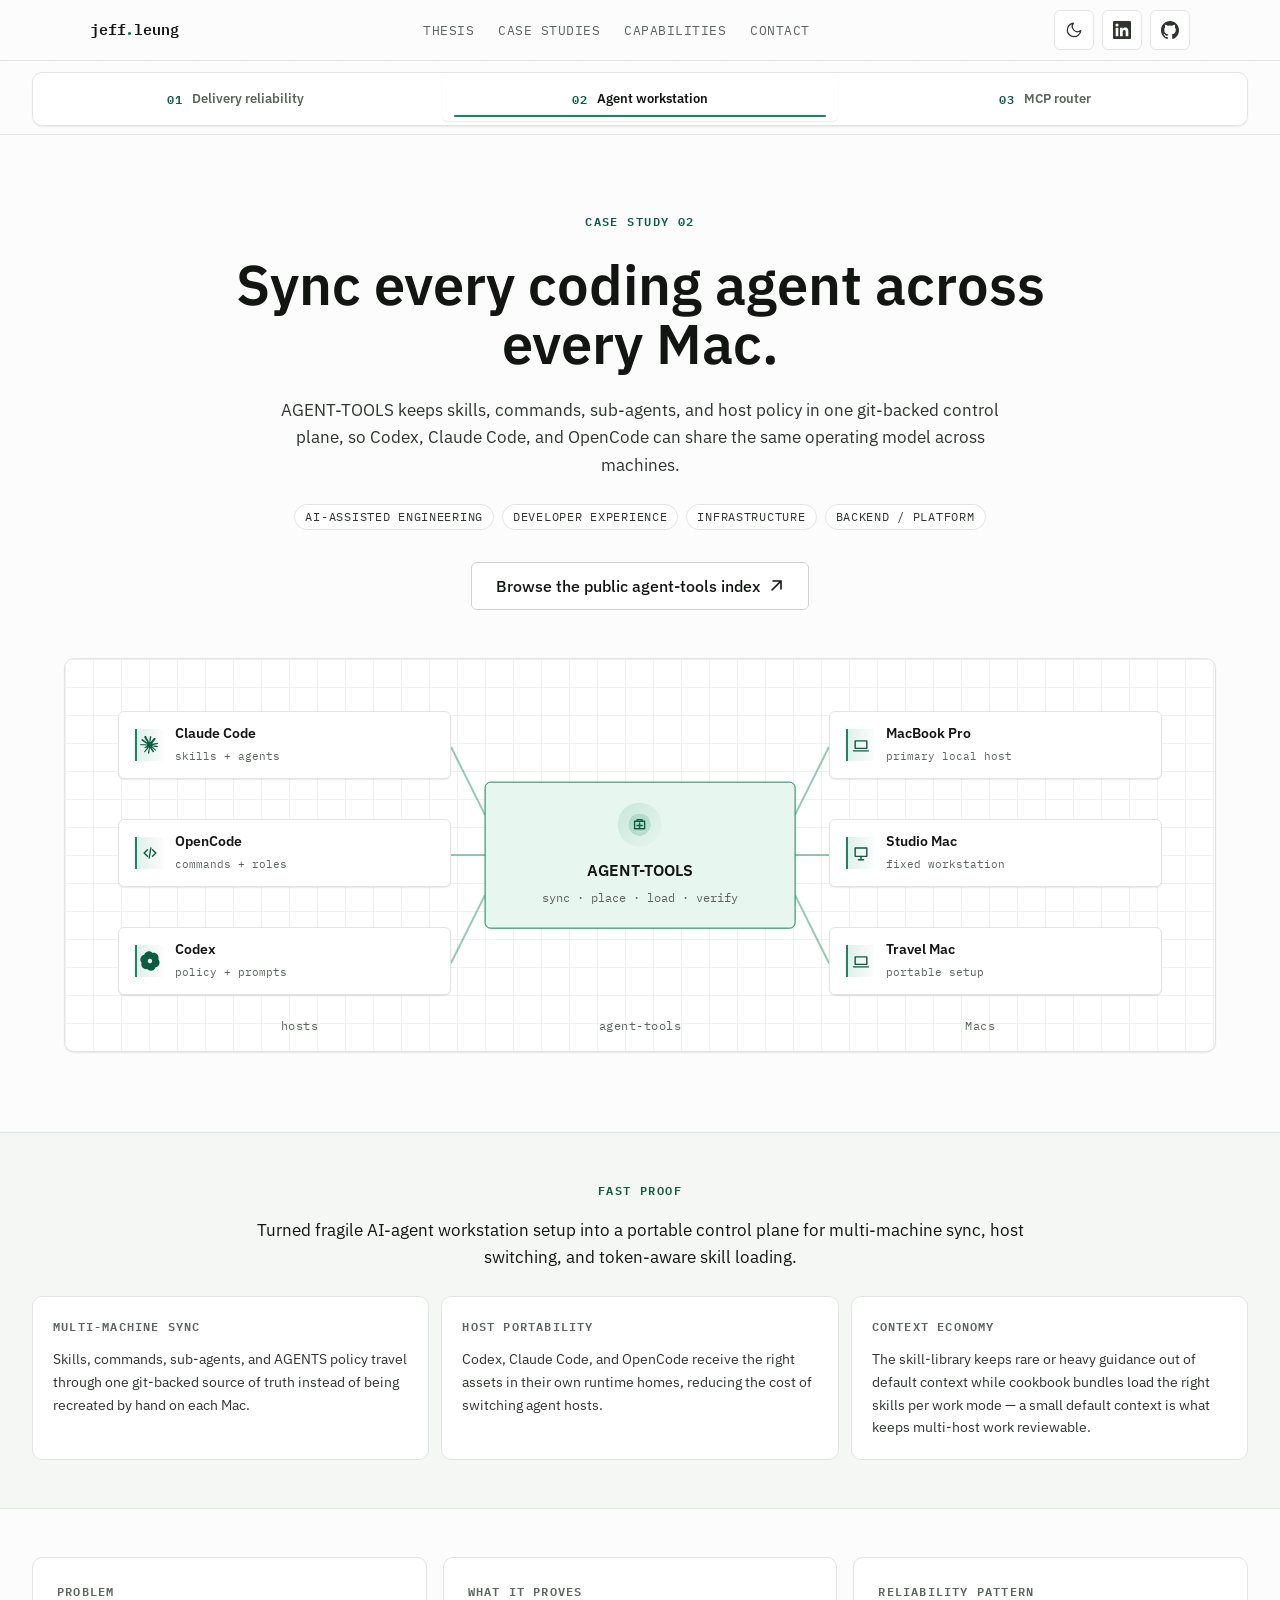
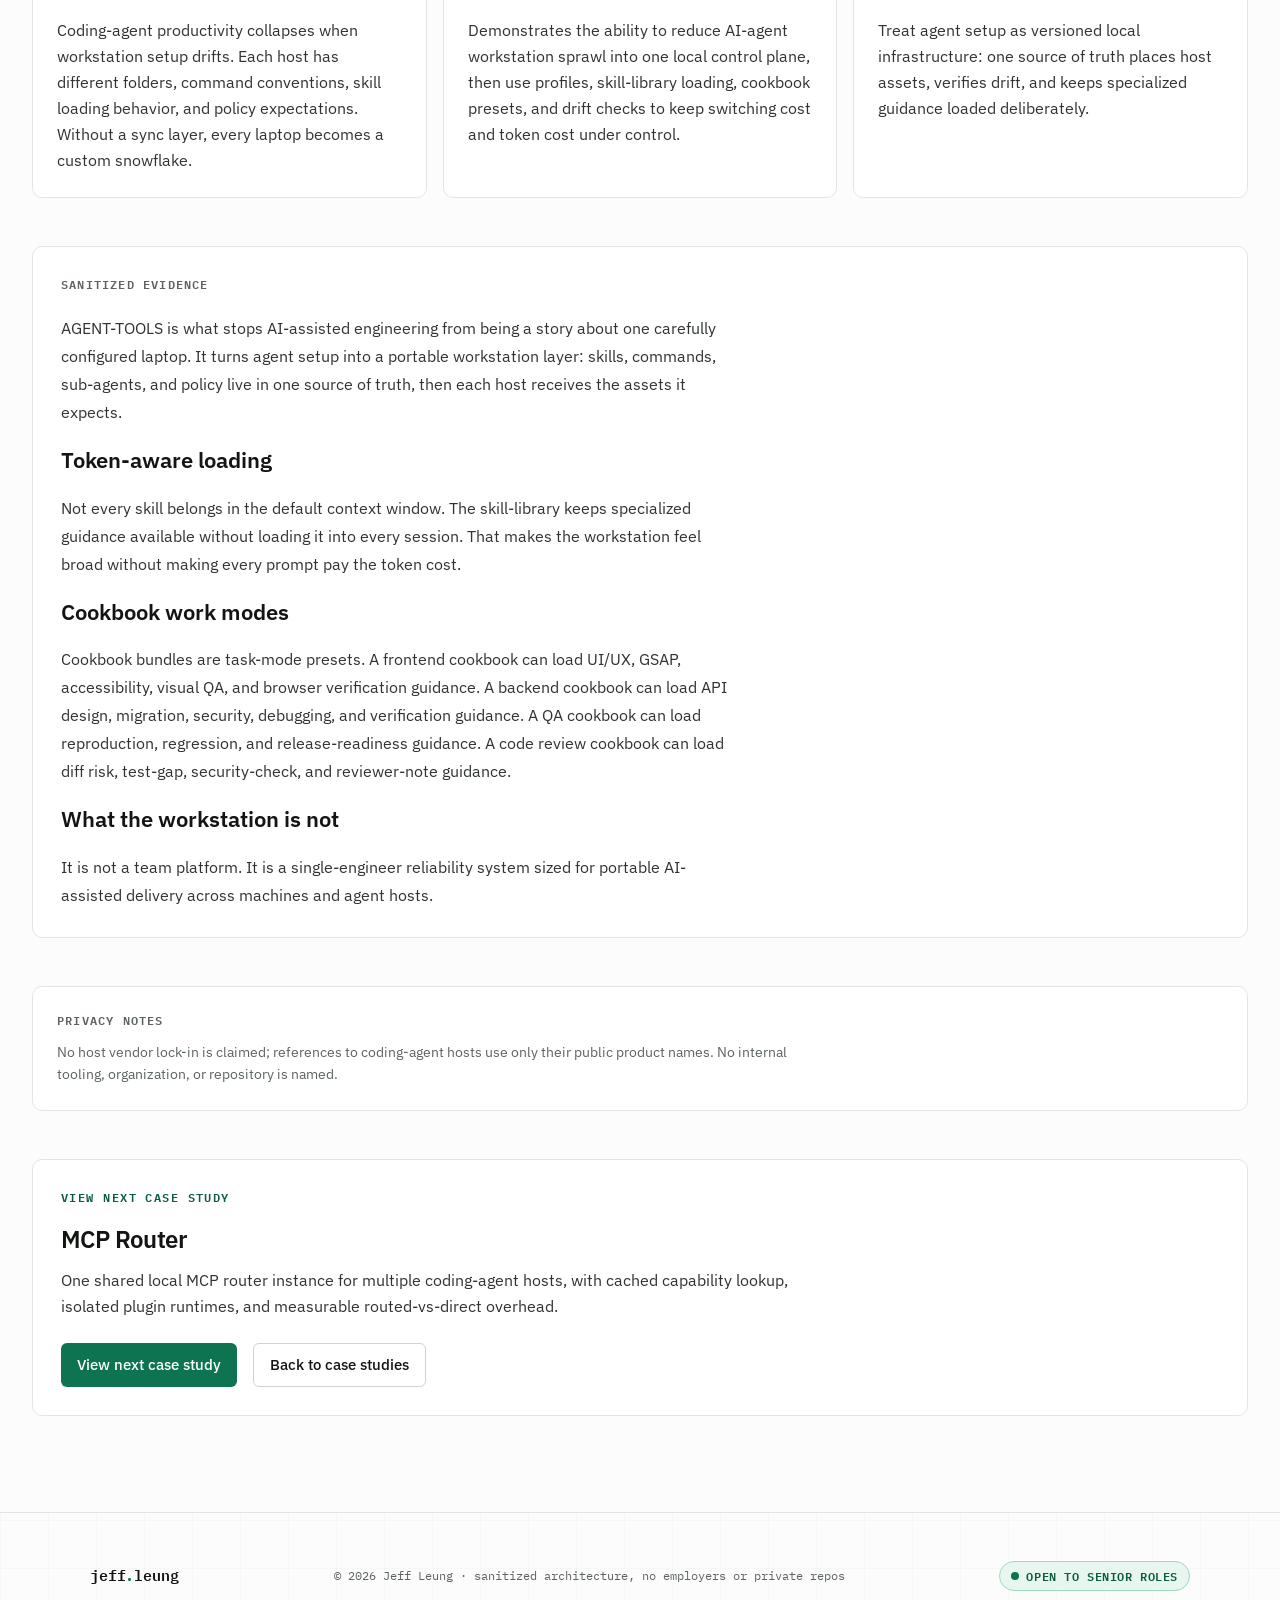
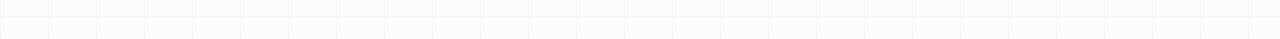
==== commit 225b345c: "deploy WonderJL/portfolio@142634c94e148335ae48eb2d84c01873e5791081" ====
--- a/case-studies/agent-tools-workstation/index.html
+++ b/case-studies/agent-tools-workstation/index.html
@@ -6,12 +6,11 @@
       `frame-ancestors` is ignored when delivered via <meta>; X-Frame-Options,
       Permissions-Policy, and X-Content-Type-Options have no meta equivalent
       and remain Cloudflare-only.
-    --><meta http-equiv="Content-Security-Policy" content="default-src 'self'; script-src 'self' 'sha256-BWZxTUdoRWrf8f9VMqZdoaulvQjlKkOddWqZ7hkuO4Q=' 'sha256-QzWFZi+FLIx23tnm9SBU4aEgx4x8DsuASP07mfqol/c=' 'sha256-U7a72oKuFFz8D7GUHLA1NZ0ciymHmDOc9T9aVDg2rWU='; style-src 'self' 'unsafe-inline'; font-src 'self' data:; img-src 'self' data:; connect-src 'self'; frame-ancestors 'none'; base-uri 'self'; form-action 'self'; upgrade-insecure-requests"><meta name="referrer" content="strict-origin-when-cross-origin"><meta name="generator" content="Astro v5.18.2"><link rel="canonical" href="https://jeff-leung-portfolio.pages.dev/case-studies/agent-tools-workstation"><title>Agent Tools Workstation System · Jeff Leung</title><meta name="description" content="AGENT-TOOLS keeps skills, commands, sub-agents, and host policy in one git-backed control plane, so Codex, Claude Code, and OpenCode can share the same operating model across machines."><meta property="og:type" content="article"><meta property="og:title" content="Agent Tools Workstation System · Jeff Leung"><meta property="og:description" content="AGENT-TOOLS keeps skills, commands, sub-agents, and host policy in one git-backed control plane, so Codex, Claude Code, and OpenCode can share the same operating model across machines."><meta property="og:url" content="https://jeff-leung-portfolio.pages.dev/case-studies/agent-tools-workstation"><meta property="og:image" content="https://jeff-leung-portfolio.pages.dev/og-default.png"><meta property="og:locale" content="en_US"><meta name="twitter:card" content="summary_large_image"><meta name="twitter:title" content="Agent Tools Workstation System · Jeff Leung"><meta name="twitter:description" content="AGENT-TOOLS keeps skills, commands, sub-agents, and host policy in one git-backed control plane, so Codex, Claude Code, and OpenCode can share the same operating model across machines."><meta name="twitter:image" content="https://jeff-leung-portfolio.pages.dev/og-default.png"><link rel="icon" href="/favicon.svg" type="image/svg+xml"><script type="application/ld+json">{"@context":"https://schema.org","@type":"Person","name":"Jeff Leung","jobTitle":"Senior Software Engineer","description":"Engineering systems that make AI-assisted delivery reviewable without burning tokens. Sanitized case studies on AI-assisted development reliability, backend/platform design, and verification-driven delivery.","url":"https://jeff-leung-portfolio.pages.dev","sameAs":["https://www.linkedin.com/in/jeff-leung-lab/","https://github.com/WonderJL"]}</script><link rel="stylesheet" href="/_astro/_slug_.Bp7yJg-M.css"><script type="module" src="/_astro/page.BT_9kWGp.js"></script></head> <body class="min-h-screen flex flex-col"> <a href="#main" class="sr-only focus:not-sr-only focus:absolute focus:left-4 focus:top-4 focus:z-50 focus:rounded-md focus:bg-ink-900 focus:px-4 focus:py-2 focus:text-[color:var(--color-ink-on-accent)] focus-visible:outline-2 focus-visible:outline-offset-2 focus-visible:outline-[color:var(--color-focus)]">
+    --><meta http-equiv="Content-Security-Policy" content="default-src 'self'; script-src 'self' 'sha256-BWZxTUdoRWrf8f9VMqZdoaulvQjlKkOddWqZ7hkuO4Q=' 'sha256-QzWFZi+FLIx23tnm9SBU4aEgx4x8DsuASP07mfqol/c=' 'sha256-U7a72oKuFFz8D7GUHLA1NZ0ciymHmDOc9T9aVDg2rWU='; style-src 'self' 'unsafe-inline'; font-src 'self' data:; img-src 'self' data:; connect-src 'self'; frame-ancestors 'none'; base-uri 'self'; form-action 'self'; upgrade-insecure-requests"><meta name="referrer" content="strict-origin-when-cross-origin"><!-- No-flash theme init: sets data-theme before first paint. Same-origin
+         script satisfies `script-src 'self'` (no inline hash needed). --><script src="/theme-init.js"></script><meta name="generator" content="Astro v5.18.2"><link rel="canonical" href="https://jeff-leung-portfolio.pages.dev/case-studies/agent-tools-workstation"><title>Agent Tools Workstation System · Jeff Leung</title><meta name="description" content="AGENT-TOOLS keeps skills, commands, sub-agents, and host policy in one git-backed control plane, so Codex, Claude Code, and OpenCode can share the same operating model across machines."><meta property="og:type" content="article"><meta property="og:title" content="Agent Tools Workstation System · Jeff Leung"><meta property="og:description" content="AGENT-TOOLS keeps skills, commands, sub-agents, and host policy in one git-backed control plane, so Codex, Claude Code, and OpenCode can share the same operating model across machines."><meta property="og:url" content="https://jeff-leung-portfolio.pages.dev/case-studies/agent-tools-workstation"><meta property="og:image" content="https://jeff-leung-portfolio.pages.dev/og-default.png"><meta property="og:locale" content="en_US"><meta name="twitter:card" content="summary_large_image"><meta name="twitter:title" content="Agent Tools Workstation System · Jeff Leung"><meta name="twitter:description" content="AGENT-TOOLS keeps skills, commands, sub-agents, and host policy in one git-backed control plane, so Codex, Claude Code, and OpenCode can share the same operating model across machines."><meta name="twitter:image" content="https://jeff-leung-portfolio.pages.dev/og-default.png"><link rel="icon" href="/favicon.svg" type="image/svg+xml"><script type="application/ld+json">{"@context":"https://schema.org","@type":"Person","name":"Jeff Leung","jobTitle":"Senior Software Engineer","description":"Engineering systems that make AI-assisted delivery reviewable without burning tokens. Sanitized case studies on AI-assisted development reliability, backend/platform design, and verification-driven delivery.","url":"https://jeff-leung-portfolio.pages.dev","sameAs":["https://www.linkedin.com/in/jeff-leung-lab/","https://github.com/WonderJL"]}</script><link rel="stylesheet" href="/_astro/_slug_.svdqSs6b.css"><script type="module" src="/_astro/page.BT_9kWGp.js"></script></head> <body class="flex min-h-screen flex-col"> <a href="#main" class="focus:bg-ink-900 sr-only focus:not-sr-only focus:absolute focus:top-4 focus:left-4 focus:z-50 focus:rounded-md focus:px-4 focus:py-2 focus:text-[color:var(--color-ink-on-accent)] focus-visible:outline-2 focus-visible:outline-offset-2 focus-visible:outline-[color:var(--color-focus)]">
 Skip to main content
-</a> <header class="sticky top-0 z-40 border-b border-[color:var(--color-border)] bg-[color-mix(in_srgb,var(--color-surface-0)_92%,transparent)] backdrop-blur"> <div class="mx-auto px-6 sm:px-8 max-w-6xl flex h-16 items-center justify-between gap-6">  <a href="/" class="font-mono text-[0.95rem] font-semibold tracking-tight text-ink-900 hover:text-accent-700 focus-visible:outline-2 focus-visible:outline-offset-2 focus-visible:outline-[color:var(--color-focus)]">
-jeff<span class="text-accent-600">.</span>leung
-</a> <nav aria-label="Primary" class="hidden gap-6 md:flex"> <a href="/#thesis" class="text-small text-ink-700 transition-colors hover:text-ink-900 focus-visible:outline-2 focus-visible:outline-offset-2 focus-visible:outline-[color:var(--color-focus)]"> Thesis </a><a href="/#case-studies" class="text-small text-ink-700 transition-colors hover:text-ink-900 focus-visible:outline-2 focus-visible:outline-offset-2 focus-visible:outline-[color:var(--color-focus)]"> Case studies </a><a href="/#capabilities" class="text-small text-ink-700 transition-colors hover:text-ink-900 focus-visible:outline-2 focus-visible:outline-offset-2 focus-visible:outline-[color:var(--color-focus)]"> Capabilities </a><a href="/#contact" class="text-small text-ink-700 transition-colors hover:text-ink-900 focus-visible:outline-2 focus-visible:outline-offset-2 focus-visible:outline-[color:var(--color-focus)]"> Contact </a> </nav> <div class="flex items-center gap-2"> <a href="https://www.linkedin.com/in/jeff-leung-lab/" target="_blank" rel="noopener noreferrer" aria-label="LinkedIn profile (opens in new tab)" class="inline-flex h-11 w-11 items-center justify-center rounded-md text-ink-700 hover:bg-surface-2 hover:text-ink-900 focus-visible:outline-2 focus-visible:outline-offset-2 focus-visible:outline-[color:var(--color-focus)]"> <svg viewBox="0 0 24 24" width="20" height="20" aria-hidden="true" fill="currentColor"> <path d="M20.45 20.45h-3.55v-5.57c0-1.33-.02-3.04-1.85-3.04-1.85 0-2.13 1.45-2.13 2.94v5.67H9.36V9h3.41v1.56h.05c.48-.9 1.64-1.85 3.37-1.85 3.6 0 4.27 2.37 4.27 5.45v6.29ZM5.34 7.43a2.06 2.06 0 1 1 0-4.12 2.06 2.06 0 0 1 0 4.12ZM7.12 20.45H3.55V9h3.57v11.45ZM22.22 0H1.77C.79 0 0 .77 0 1.72v20.56C0 23.23.79 24 1.77 24h20.45c.98 0 1.78-.77 1.78-1.72V1.72C24 .77 23.2 0 22.22 0Z"></path> </svg> </a> <a href="https://github.com/WonderJL" target="_blank" rel="noopener noreferrer" aria-label="GitHub profile (opens in new tab)" class="inline-flex h-11 w-11 items-center justify-center rounded-md text-ink-700 hover:bg-surface-2 hover:text-ink-900 focus-visible:outline-2 focus-visible:outline-offset-2 focus-visible:outline-[color:var(--color-focus)]"> <svg viewBox="0 0 24 24" width="20" height="20" aria-hidden="true" fill="currentColor"> <path d="M12 0C5.37 0 0 5.5 0 12.3c0 5.44 3.44 10.06 8.21 11.69.6.11.82-.27.82-.6 0-.3-.01-1.08-.02-2.13-3.34.74-4.04-1.64-4.04-1.64-.55-1.42-1.34-1.8-1.34-1.8-1.09-.76.08-.75.08-.75 1.2.09 1.84 1.27 1.84 1.27 1.07 1.88 2.8 1.34 3.49 1.02.11-.8.42-1.34.76-1.65-2.67-.31-5.47-1.37-5.47-6.1 0-1.35.47-2.45 1.24-3.31-.12-.31-.54-1.57.12-3.27 0 0 1.01-.33 3.31 1.27a11.2 11.2 0 0 1 6.02 0c2.3-1.6 3.3-1.27 3.3-1.27.67 1.7.25 2.96.13 3.27.77.86 1.24 1.96 1.24 3.31 0 4.74-2.81 5.78-5.49 6.09.43.38.81 1.13.81 2.28 0 1.64-.02 2.97-.02 3.37 0 .33.22.71.83.59C20.57 22.36 24 17.74 24 12.3 24 5.5 18.63 0 12 0Z"></path> </svg> </a> </div>  </div> </header> <main id="main" class="flex-1">  <article class="bg-surface-0 pb-24"> <nav aria-label="Case study navigation" class="sticky top-16 z-30 border-b border-[color:var(--color-border)] bg-[color-mix(in_srgb,var(--color-surface-0)_92%,transparent)] backdrop-blur"> <div class="mx-auto max-w-7xl px-3 py-2 sm:px-6 lg:px-8"> <div class="grid min-h-[3.625rem] grid-cols-3 gap-1 rounded-[0.625rem] border border-[color:var(--color-border)] bg-[color-mix(in_srgb,var(--color-surface-1)_86%,transparent)] p-1 shadow-sm md:min-h-11 md:gap-2"> <a href="/case-studies/ai-assisted-delivery-reliability" class="text-ink-500 hover:bg-surface-2 hover:text-ink-900 relative flex min-h-[50px] min-w-0 touch-manipulation flex-col items-center justify-center gap-0.5 rounded-md px-1.5 py-1.5 text-center text-[0.72rem] font-semibold transition-colors md:min-h-11 md:flex-row md:gap-2 md:px-3 md:text-[0.82rem] focus-visible:outline-2 focus-visible:outline-offset-2 focus-visible:outline-[color:var(--color-focus)]"> <span class="text-accent-700 font-mono text-[0.63rem] font-semibold tracking-[0.08em] uppercase md:text-[0.72rem] md:tracking-[0.12em]"> 01 </span> <span class="min-w-0 truncate leading-tight md:hidden">Delivery</span> <span class="hidden min-w-0 truncate leading-tight md:inline"> Delivery reliability </span>  </a><a href="/case-studies/agent-tools-workstation" aria-current="page" class="text-ink-500 hover:bg-surface-2 hover:text-ink-900 relative flex min-h-[50px] min-w-0 touch-manipulation flex-col items-center justify-center gap-0.5 rounded-md px-1.5 py-1.5 text-center text-[0.72rem] font-semibold transition-colors md:min-h-11 md:flex-row md:gap-2 md:px-3 md:text-[0.82rem] focus-visible:outline-2 focus-visible:outline-offset-2 focus-visible:outline-[color:var(--color-focus)] bg-surface-1 text-ink-900 shadow-sm"> <span class="text-accent-700 font-mono text-[0.63rem] font-semibold tracking-[0.08em] uppercase md:text-[0.72rem] md:tracking-[0.12em]"> 02 </span> <span class="min-w-0 truncate leading-tight md:hidden">Workstation</span> <span class="hidden min-w-0 truncate leading-tight md:inline"> Agent workstation </span> <span aria-hidden="true" class="bg-accent-500 absolute inset-x-2 bottom-1 h-0.5 rounded-full md:inset-x-3"></span> </a><a href="/case-studies/mcp-router" class="text-ink-500 hover:bg-surface-2 hover:text-ink-900 relative flex min-h-[50px] min-w-0 touch-manipulation flex-col items-center justify-center gap-0.5 rounded-md px-1.5 py-1.5 text-center text-[0.72rem] font-semibold transition-colors md:min-h-11 md:flex-row md:gap-2 md:px-3 md:text-[0.82rem] focus-visible:outline-2 focus-visible:outline-offset-2 focus-visible:outline-[color:var(--color-focus)]"> <span class="text-accent-700 font-mono text-[0.63rem] font-semibold tracking-[0.08em] uppercase md:text-[0.72rem] md:tracking-[0.12em]"> 03 </span> <span class="min-w-0 truncate leading-tight md:hidden">MCP</span> <span class="hidden min-w-0 truncate leading-tight md:inline"> MCP router </span>  </a> </div> </div> </nav> <header class="border-b border-[color:var(--color-border)]"> <div class="mx-auto max-w-7xl px-6 py-14 sm:px-8 sm:py-20"> <div class="mx-auto max-w-4xl text-center"> <p class="text-accent-700 font-mono text-[0.75rem] font-semibold tracking-[0.12em] uppercase">
-Case study 02 </p> <h1 class="text-ink-900 mt-6 text-[2.25rem] leading-[1.08] font-semibold tracking-normal sm:text-[3rem] sm:leading-[1.05] lg:text-[3.5rem]"> Sync every coding agent across every Mac. </h1> <p class="text-ink-700 mx-auto mt-6 max-w-3xl text-[1.0625rem] leading-relaxed"> AGENT-TOOLS keeps skills, commands, sub-agents, and host policy in one git-backed control plane, so Codex, Claude Code, and OpenCode can share the same operating model across machines. </p> <div class="mt-6 flex flex-wrap justify-center gap-2"> <span class="inline-flex items-center rounded-pill border border-[color:var(--color-border)] bg-surface-1 px-2.5 py-1 font-mono text-mono-label uppercase tracking-[0.06em] text-ink-700"> AI-assisted engineering </span><span class="inline-flex items-center rounded-pill border border-[color:var(--color-border)] bg-surface-1 px-2.5 py-1 font-mono text-mono-label uppercase tracking-[0.06em] text-ink-700"> Developer experience </span><span class="inline-flex items-center rounded-pill border border-[color:var(--color-border)] bg-surface-1 px-2.5 py-1 font-mono text-mono-label uppercase tracking-[0.06em] text-ink-700"> Infrastructure </span><span class="inline-flex items-center rounded-pill border border-[color:var(--color-border)] bg-surface-1 px-2.5 py-1 font-mono text-mono-label uppercase tracking-[0.06em] text-ink-700"> Backend / Platform </span> </div> </div> <div class="mx-auto mt-12 max-w-6xl"> <style>astro-island,astro-slot,astro-static-slot{display:contents}</style><script>(()=>{var e=async t=>{await(await t())()};(self.Astro||(self.Astro={})).load=e;window.dispatchEvent(new Event("astro:load"));})();</script><script>(()=>{var A=Object.defineProperty;var g=(i,o,a)=>o in i?A(i,o,{enumerable:!0,configurable:!0,writable:!0,value:a}):i[o]=a;var d=(i,o,a)=>g(i,typeof o!="symbol"?o+"":o,a);{let i={0:t=>m(t),1:t=>a(t),2:t=>new RegExp(t),3:t=>new Date(t),4:t=>new Map(a(t)),5:t=>new Set(a(t)),6:t=>BigInt(t),7:t=>new URL(t),8:t=>new Uint8Array(t),9:t=>new Uint16Array(t),10:t=>new Uint32Array(t),11:t=>1/0*t},o=t=>{let[l,e]=t;return l in i?i[l](e):void 0},a=t=>t.map(o),m=t=>typeof t!="object"||t===null?t:Object.fromEntries(Object.entries(t).map(([l,e])=>[l,o(e)]));class y extends HTMLElement{constructor(){super(...arguments);d(this,"Component");d(this,"hydrator");d(this,"hydrate",async()=>{var b;if(!this.hydrator||!this.isConnected)return;let e=(b=this.parentElement)==null?void 0:b.closest("astro-island[ssr]");if(e){e.addEventListener("astro:hydrate",this.hydrate,{once:!0});return}let c=this.querySelectorAll("astro-slot"),n={},h=this.querySelectorAll("template[data-astro-template]");for(let r of h){let s=r.closest(this.tagName);s!=null&&s.isSameNode(this)&&(n[r.getAttribute("data-astro-template")||"default"]=r.innerHTML,r.remove())}for(let r of c){let s=r.closest(this.tagName);s!=null&&s.isSameNode(this)&&(n[r.getAttribute("name")||"default"]=r.innerHTML)}let p;try{p=this.hasAttribute("props")?m(JSON.parse(this.getAttribute("props"))):{}}catch(r){let s=this.getAttribute("component-url")||"<unknown>",v=this.getAttribute("component-export");throw v&&(s+=` (export ${v})`),console.error(`[hydrate] Error parsing props for component ${s}`,this.getAttribute("props"),r),r}let u;await this.hydrator(this)(this.Component,p,n,{client:this.getAttribute("client")}),this.removeAttribute("ssr"),this.dispatchEvent(new CustomEvent("astro:hydrate"))});d(this,"unmount",()=>{this.isConnected||this.dispatchEvent(new CustomEvent("astro:unmount"))})}disconnectedCallback(){document.removeEventListener("astro:after-swap",this.unmount),document.addEventListener("astro:after-swap",this.unmount,{once:!0})}connectedCallback(){if(!this.hasAttribute("await-children")||document.readyState==="interactive"||document.readyState==="complete")this.childrenConnectedCallback();else{let e=()=>{document.removeEventListener("DOMContentLoaded",e),c.disconnect(),this.childrenConnectedCallback()},c=new MutationObserver(()=>{var n;((n=this.lastChild)==null?void 0:n.nodeType)===Node.COMMENT_NODE&&this.lastChild.nodeValue==="astro:end"&&(this.lastChild.remove(),e())});c.observe(this,{childList:!0}),document.addEventListener("DOMContentLoaded",e)}}async childrenConnectedCallback(){let e=this.getAttribute("before-hydration-url");e&&await import(e),this.start()}async start(){let e=JSON.parse(this.getAttribute("opts")),c=this.getAttribute("client");if(Astro[c]===void 0){window.addEventListener(`astro:${c}`,()=>this.start(),{once:!0});return}try{await Astro[c](async()=>{let n=this.getAttribute("renderer-url"),[h,{default:p}]=await Promise.all([import(this.getAttribute("component-url")),n?import(n):()=>()=>{}]),u=this.getAttribute("component-export")||"default";if(!u.includes("."))this.Component=h[u];else{this.Component=h;for(let f of u.split("."))this.Component=this.Component[f]}return this.hydrator=p,this.hydrate},e,this)}catch(n){console.error(`[astro-island] Error hydrating ${this.getAttribute("component-url")}`,n)}}attributeChangedCallback(){this.hydrate()}}d(y,"observedAttributes",["props"]),customElements.get("astro-island")||customElements.define("astro-island",y)}})();</script><astro-island uid="ZxNBso" prefix="r1" component-url="/_astro/CaseStudyHubDiagram.CJPWLYNQ.js" component-export="default" renderer-url="/_astro/client.Bz692-Ao.js" props="{&quot;variant&quot;:[0,&quot;agent-tools-workstation&quot;],&quot;ariaLabel&quot;:[0,&quot;Agent workstation diagram expanding hosts, AGENT-TOOLS, and Macs into coding-agent hosts and machine targets.&quot;],&quot;centerLabel&quot;:[0,&quot;AGENT-TOOLS&quot;],&quot;centerDetail&quot;:[0,&quot;sync · place · load · verify&quot;],&quot;groupLabels&quot;:[0,{&quot;left&quot;:[0,&quot;hosts&quot;],&quot;center&quot;:[0,&quot;agent-tools&quot;],&quot;right&quot;:[0,&quot;Macs&quot;]}],&quot;leftItems&quot;:[1,[[0,{&quot;label&quot;:[0,&quot;Claude Code&quot;],&quot;detail&quot;:[0,&quot;skills + agents&quot;],&quot;icon&quot;:[0,&quot;claude&quot;]}],[0,{&quot;label&quot;:[0,&quot;OpenCode&quot;],&quot;detail&quot;:[0,&quot;commands + roles&quot;],&quot;icon&quot;:[0,&quot;opencode&quot;]}],[0,{&quot;label&quot;:[0,&quot;Codex&quot;],&quot;detail&quot;:[0,&quot;policy + prompts&quot;],&quot;icon&quot;:[0,&quot;codex&quot;]}]]],&quot;rightItems&quot;:[1,[[0,{&quot;label&quot;:[0,&quot;MacBook Pro&quot;],&quot;detail&quot;:[0,&quot;primary local host&quot;],&quot;icon&quot;:[0,&quot;laptop&quot;]}],[0,{&quot;label&quot;:[0,&quot;Studio Mac&quot;],&quot;detail&quot;:[0,&quot;fixed workstation&quot;],&quot;icon&quot;:[0,&quot;monitor&quot;]}],[0,{&quot;label&quot;:[0,&quot;Travel Mac&quot;],&quot;detail&quot;:[0,&quot;portable setup&quot;],&quot;icon&quot;:[0,&quot;laptop&quot;]}]]]}" ssr client="load" opts="{&quot;name&quot;:&quot;CaseStudyHubDiagram&quot;,&quot;value&quot;:true}" await-children><div class="bg-surface-1 text-ink-900 relative isolate overflow-hidden rounded-lg border border-[color:var(--color-border)] p-3 shadow-sm sm:p-5" role="img" aria-label="Agent workstation diagram expanding hosts, AGENT-TOOLS, and Macs into coding-agent hosts and machine targets." data-case-study-hub-diagram="true" data-case-study-hub-variant="agent-tools-workstation"><div class="pointer-events-none absolute inset-0 z-0 [background-image:linear-gradient(var(--color-border)_1px,transparent_1px),linear-gradient(90deg,var(--color-border)_1px,transparent_1px)] [background-size:28px_28px] opacity-55" aria-hidden="true"></div><div class="relative z-10 hidden min-h-[22rem] pb-5 xl:block"><svg class="pointer-events-none absolute inset-0 z-0 h-full w-full" viewBox="0 0 1000 370" preserveAspectRatio="none" aria-hidden="true" focusable="false"><path d="M360 142 L330 72" fill="none" stroke="var(--color-accent-500)" stroke-width="2" stroke-linecap="round" stroke-linejoin="round" vector-effect="non-scaling-stroke" opacity="0.42" data-case-study-hub-line="true" data-case-study-hub-line-axis="x"></path><path d="M360 185 L330 185" fill="none" stroke="var(--color-accent-500)" stroke-width="2" stroke-linecap="round" stroke-linejoin="round" vector-effect="non-scaling-stroke" opacity="0.42" data-case-study-hub-line="true" data-case-study-hub-line-axis="x"></path><path d="M360 228 L330 298" fill="none" stroke="var(--color-accent-500)" stroke-width="2" stroke-linecap="round" stroke-linejoin="round" vector-effect="non-scaling-stroke" opacity="0.42" data-case-study-hub-line="true" data-case-study-hub-line-axis="x"></path><path d="M640 142 L670 72" fill="none" stroke="var(--color-accent-500)" stroke-width="2" stroke-linecap="round" stroke-linejoin="round" vector-effect="non-scaling-stroke" opacity="0.42" data-case-study-hub-line="true" data-case-study-hub-line-axis="x"></path><path d="M640 185 L670 185" fill="none" stroke="var(--color-accent-500)" stroke-width="2" stroke-linecap="round" stroke-linejoin="round" vector-effect="non-scaling-stroke" opacity="0.42" data-case-study-hub-line="true" data-case-study-hub-line-axis="x"></path><path d="M640 228 L670 298" fill="none" stroke="var(--color-accent-500)" stroke-width="2" stroke-linecap="round" stroke-linejoin="round" vector-effect="non-scaling-stroke" opacity="0.42" data-case-study-hub-line="true" data-case-study-hub-line-axis="x"></path></svg><div class="bg-surface-1 z-20 flex min-w-0 items-center gap-2.5 rounded-md border border-[color:var(--color-border)] px-3 py-2.5 shadow-sm sm:gap-3 sm:px-4 sm:py-3 absolute left-[3%] w-[30%] top-8" data-case-study-hub-node="true" data-case-study-hub-side="left"><span class="text-accent-700 flex h-7 w-6 shrink-0 items-center justify-center border-l-2 border-[color:var(--color-accent-500)] bg-[linear-gradient(90deg,rgba(47,102,255,0.13),rgba(47,102,255,0.02))] sm:h-8 sm:w-7"><svg class="h-5 w-5 fill-current" viewBox="0 0 28 28" aria-hidden="true"><path d="M5.07306 17.7192L9.99106 14.9614L10.0721 14.7199L9.99106 14.5854H9.74786L8.92369 14.5352L6.11341 14.46L3.68143 14.3597L1.31701 14.2344L0.722529 14.109L0.168579 13.3694L0.222623 13.0059L0.722529 12.6675L1.43861 12.7301L3.0194 12.8429L5.39733 13.0059L7.11322 13.1062L9.66679 13.3694H10.0721L10.1262 13.2065L9.99106 13.1062L9.88297 13.0059L7.42397 11.3387L4.76231 9.58378L3.37068 8.56843L2.62758 8.05448L2.24927 7.57814L2.08714 6.52518L2.76269 5.77306L3.68143 5.83574L3.91112 5.89842L4.84338 6.61293L6.82949 8.15476L9.4236 10.0601L9.80191 10.3735L9.95424 10.2707L9.97755 10.198L9.80191 9.9097L8.39676 7.36504L6.89705 4.77024L6.2215 3.69221L6.04585 3.05291C5.97781 2.78463 5.93777 2.56267 5.93777 2.28826L6.70789 1.2353L7.14024 1.09741L8.18059 1.2353L8.61294 1.61136L9.26147 3.09052L10.3018 5.40954L11.9231 8.56843L12.396 9.50857L12.6527 10.3735L12.7473 10.6367H12.9094V10.4863L13.0445 8.70631L13.2877 6.52518L13.5309 3.71728L13.612 2.92756L14.0038 1.97488L14.7875 1.46093L15.3954 1.74925L15.8954 2.46376L15.8278 2.92756L15.5306 4.85799L14.9496 7.87899L14.5713 9.9097H14.7875L15.0442 9.64646L16.071 8.29265L17.7869 6.13659L18.5435 5.28419L19.4352 4.34404H21.0836L21.8672 5.07109L21.5159 6.28701L20.408 7.69096L19.4893 8.88181L18.172 10.6467L17.3545 12.0658L17.4278 12.1828L17.6248 12.166L20.5972 11.5267L22.205 11.2384L24.1235 10.9125L24.9882 11.3136L25.0828 11.7273L24.745 12.5672L22.6914 13.0686L20.2864 13.5575L16.7051 14.4005L16.6655 14.4324L16.7123 14.5018L18.3273 14.648L19.0164 14.6856H20.7053L23.8533 14.9238L24.6775 15.4628L25.1639 16.1272L25.0828 16.6411L23.8128 17.2804L22.1104 16.8793L18.1247 15.9266L16.7601 15.5882H16.5709V15.701L17.7058 16.8166L19.8 18.6969L22.4076 21.1288L22.5428 21.7304L22.205 22.2068L21.8537 22.1566L19.5568 20.4268L18.6651 19.6496L16.6655 17.9573H16.5304V18.1328L16.9897 18.8097L19.4352 22.4826L19.5568 23.6107L19.3812 23.9743L18.7462 24.1999L18.0571 24.0745L16.6114 22.0564L15.1387 19.8L13.9498 17.7693L13.8062 17.86L13.0986 25.4158L12.7743 25.8044L12.0177 26.0927L11.3827 25.6164L11.0449 24.8392L11.3827 23.2974L11.788 21.2917L12.1123 19.6997L12.4095 17.7192L12.5911 17.0575L12.575 17.0133L12.43 17.0376L10.9368 19.0855L8.66698 22.1566L6.87002 24.0745L6.43767 24.25L5.68107 23.8865L5.74862 23.1845L6.15395 22.583L8.57241 19.4994L10.0316 17.7192H5.07306Z"></path></svg></span><div class="min-w-0"><p class="text-small text-ink-900 leading-snug font-semibold">Claude Code</p><p class="text-ink-500 mt-1 hidden font-mono text-[0.6875rem] leading-relaxed sm:block">skills + agents</p></div></div><div class="bg-surface-1 z-20 flex min-w-0 items-center gap-2.5 rounded-md border border-[color:var(--color-border)] px-3 py-2.5 shadow-sm sm:gap-3 sm:px-4 sm:py-3 absolute left-[3%] w-[30%] top-[8.75rem]" data-case-study-hub-node="true" data-case-study-hub-side="left"><span class="text-accent-700 flex h-7 w-6 shrink-0 items-center justify-center border-l-2 border-[color:var(--color-accent-500)] bg-[linear-gradient(90deg,rgba(47,102,255,0.13),rgba(47,102,255,0.02))] sm:h-8 sm:w-7"><svg class="h-5 w-5 fill-none stroke-current" viewBox="0 0 24 24" stroke-width="1.7" stroke-linecap="round" stroke-linejoin="round" aria-hidden="true"><path d="M9 8 5 12l4 4"></path><path d="M15 8l4 4-4 4"></path><path d="M13 6l-2 12"></path></svg></span><div class="min-w-0"><p class="text-small text-ink-900 leading-snug font-semibold">OpenCode</p><p class="text-ink-500 mt-1 hidden font-mono text-[0.6875rem] leading-relaxed sm:block">commands + roles</p></div></div><div class="bg-surface-1 z-20 flex min-w-0 items-center gap-2.5 rounded-md border border-[color:var(--color-border)] px-3 py-2.5 shadow-sm sm:gap-3 sm:px-4 sm:py-3 absolute left-[3%] w-[30%] top-[15.5rem]" data-case-study-hub-node="true" data-case-study-hub-side="left"><span class="text-accent-700 flex h-7 w-6 shrink-0 items-center justify-center border-l-2 border-[color:var(--color-accent-500)] bg-[linear-gradient(90deg,rgba(47,102,255,0.13),rgba(47,102,255,0.02))] sm:h-8 sm:w-7"><svg class="h-5 w-5 fill-current" viewBox="0 0 41 41" aria-hidden="true"><path d="M37.5324 16.8707C37.9808 15.5241 38.1363 14.0974 37.9886 12.6859C37.8409 11.2744 37.3934 9.91076 36.676 8.68622C35.6126 6.83404 33.9882 5.3676 32.0373 4.4985C30.0864 3.62941 27.9098 3.40259 25.8215 3.85078C24.8796 2.7893 23.7219 1.94125 22.4257 1.36341C21.1295 0.785575 19.7249 0.491269 18.3058 0.500197C16.1708 0.495044 14.0893 1.16803 12.3614 2.42214C10.6335 3.67624 9.34853 5.44666 8.6917 7.47815C7.30085 7.76286 5.98686 8.3414 4.8377 9.17505C3.68854 10.0087 2.73073 11.0782 2.02839 12.312C0.956464 14.1591 0.498905 16.2988 0.721698 18.4228C0.944492 20.5467 1.83612 22.5449 3.268 24.1293C2.81966 25.4759 2.66413 26.9026 2.81182 28.3141C2.95951 29.7256 3.40701 31.0892 4.12437 32.3138C5.18791 34.1659 6.8123 35.6322 8.76321 36.5013C10.7141 37.3704 12.8907 37.5973 14.9789 37.1492C15.9208 38.2107 17.0786 39.0587 18.3747 39.6366C19.6709 40.2144 21.0755 40.5087 22.4946 40.4998C24.6307 40.5054 26.7133 39.8321 28.4418 38.5772C30.1704 37.3223 31.4556 35.5506 32.1119 33.5179C33.5027 33.2332 34.8167 32.6547 35.9659 31.821C37.115 30.9874 38.0728 29.9178 38.7752 28.684C39.8458 26.8371 40.3023 24.6979 40.0789 22.5748C39.8556 20.4517 38.9639 18.4544 37.5324 16.8707ZM20.4018 15.4978L24.7325 17.9975V22.9985L20.4018 25.4983L16.071 22.9985V17.9991L20.4018 15.4978Z"></path></svg></span><div class="min-w-0"><p class="text-small text-ink-900 leading-snug font-semibold">Codex</p><p class="text-ink-500 mt-1 hidden font-mono text-[0.6875rem] leading-relaxed sm:block">policy + prompts</p></div></div><div class="bg-evidence-bg z-10 grid justify-items-center rounded-md border border-[color:var(--color-accent-500)] px-5 py-5 text-center shadow-sm absolute top-1/2 left-1/2 w-[28%] min-w-[13rem] -translate-x-1/2 -translate-y-1/2" data-case-study-hub-node="true" data-case-study-hub-center="true"><span class="text-accent-700 mb-3 grid h-11 w-11 place-items-center rounded-full bg-[radial-gradient(circle,rgba(47,102,255,0.18)_0_35%,transparent_36%),linear-gradient(135deg,rgba(47,102,255,0.14),rgba(47,102,255,0))]"><svg class="h-5 w-5 fill-none stroke-current" viewBox="0 0 24 24" stroke-width="1.7" stroke-linecap="round" stroke-linejoin="round" aria-hidden="true"><path d="M6 8h12v9H6z"></path><path d="M9 8V6h6v2"></path><path d="M9 13h6"></path><path d="M12 10v6"></path></svg></span><p class="text-ink-900 text-[1rem] leading-snug font-semibold">AGENT-TOOLS</p><p class="text-ink-500 mt-2 font-mono text-[0.72rem] leading-relaxed">sync · place · load · verify</p></div><div class="bg-surface-1 z-20 flex min-w-0 items-center gap-2.5 rounded-md border border-[color:var(--color-border)] px-3 py-2.5 shadow-sm sm:gap-3 sm:px-4 sm:py-3 absolute right-[3%] w-[30%] top-8" data-case-study-hub-node="true" data-case-study-hub-side="right"><span class="text-accent-700 flex h-7 w-6 shrink-0 items-center justify-center border-l-2 border-[color:var(--color-accent-500)] bg-[linear-gradient(90deg,rgba(47,102,255,0.13),rgba(47,102,255,0.02))] sm:h-8 sm:w-7"><svg class="h-5 w-5 fill-none stroke-current" viewBox="0 0 24 24" stroke-width="1.7" stroke-linecap="round" stroke-linejoin="round" aria-hidden="true"><path d="M5 7h14v9H5z"></path><path d="M3 19h18"></path></svg></span><div class="min-w-0"><p class="text-small text-ink-900 leading-snug font-semibold">MacBook Pro</p><p class="text-ink-500 mt-1 hidden font-mono text-[0.6875rem] leading-relaxed sm:block">primary local host</p></div></div><div class="bg-surface-1 z-20 flex min-w-0 items-center gap-2.5 rounded-md border border-[color:var(--color-border)] px-3 py-2.5 shadow-sm sm:gap-3 sm:px-4 sm:py-3 absolute right-[3%] w-[30%] top-[8.75rem]" data-case-study-hub-node="true" data-case-study-hub-side="right"><span class="text-accent-700 flex h-7 w-6 shrink-0 items-center justify-center border-l-2 border-[color:var(--color-accent-500)] bg-[linear-gradient(90deg,rgba(47,102,255,0.13),rgba(47,102,255,0.02))] sm:h-8 sm:w-7"><svg class="h-5 w-5 fill-none stroke-current" viewBox="0 0 24 24" stroke-width="1.7" stroke-linecap="round" stroke-linejoin="round" aria-hidden="true"><path d="M5 6h14v10H5z"></path><path d="M9 20h6M12 16v4"></path></svg></span><div class="min-w-0"><p class="text-small text-ink-900 leading-snug font-semibold">Studio Mac</p><p class="text-ink-500 mt-1 hidden font-mono text-[0.6875rem] leading-relaxed sm:block">fixed workstation</p></div></div><div class="bg-surface-1 z-20 flex min-w-0 items-center gap-2.5 rounded-md border border-[color:var(--color-border)] px-3 py-2.5 shadow-sm sm:gap-3 sm:px-4 sm:py-3 absolute right-[3%] w-[30%] top-[15.5rem]" data-case-study-hub-node="true" data-case-study-hub-side="right"><span class="text-accent-700 flex h-7 w-6 shrink-0 items-center justify-center border-l-2 border-[color:var(--color-accent-500)] bg-[linear-gradient(90deg,rgba(47,102,255,0.13),rgba(47,102,255,0.02))] sm:h-8 sm:w-7"><svg class="h-5 w-5 fill-none stroke-current" viewBox="0 0 24 24" stroke-width="1.7" stroke-linecap="round" stroke-linejoin="round" aria-hidden="true"><path d="M5 7h14v9H5z"></path><path d="M3 19h18"></path></svg></span><div class="min-w-0"><p class="text-small text-ink-900 leading-snug font-semibold">Travel Mac</p><p class="text-ink-500 mt-1 hidden font-mono text-[0.6875rem] leading-relaxed sm:block">portable setup</p></div></div><div class="text-ink-500 pointer-events-none absolute inset-x-0 bottom-0 z-20 grid grid-cols-3 px-[4%] text-center font-mono text-[0.72rem] leading-none tracking-[0.04em] " aria-hidden="true"><span>hosts</span><span>agent-tools</span><span>Macs</span></div></div><div class="relative z-10 mx-auto grid max-w-[50rem] gap-2.5 xl:hidden"><p class="text-ink-500 text-center font-mono text-[0.72rem] leading-none tracking-[0.04em]">hosts</p><div class="grid gap-2 md:grid-cols-3"><div class="bg-surface-1 z-20 flex min-w-0 items-center gap-2.5 rounded-md border border-[color:var(--color-border)] px-3 py-2.5 shadow-sm sm:gap-3 sm:px-4 sm:py-3 md:h-full md:flex-col md:items-start md:gap-2" data-case-study-hub-node="true" data-case-study-hub-side="left"><span class="text-accent-700 flex h-7 w-6 shrink-0 items-center justify-center border-l-2 border-[color:var(--color-accent-500)] bg-[linear-gradient(90deg,rgba(47,102,255,0.13),rgba(47,102,255,0.02))] sm:h-8 sm:w-7"><svg class="h-5 w-5 fill-current" viewBox="0 0 28 28" aria-hidden="true"><path d="M5.07306 17.7192L9.99106 14.9614L10.0721 14.7199L9.99106 14.5854H9.74786L8.92369 14.5352L6.11341 14.46L3.68143 14.3597L1.31701 14.2344L0.722529 14.109L0.168579 13.3694L0.222623 13.0059L0.722529 12.6675L1.43861 12.7301L3.0194 12.8429L5.39733 13.0059L7.11322 13.1062L9.66679 13.3694H10.0721L10.1262 13.2065L9.99106 13.1062L9.88297 13.0059L7.42397 11.3387L4.76231 9.58378L3.37068 8.56843L2.62758 8.05448L2.24927 7.57814L2.08714 6.52518L2.76269 5.77306L3.68143 5.83574L3.91112 5.89842L4.84338 6.61293L6.82949 8.15476L9.4236 10.0601L9.80191 10.3735L9.95424 10.2707L9.97755 10.198L9.80191 9.9097L8.39676 7.36504L6.89705 4.77024L6.2215 3.69221L6.04585 3.05291C5.97781 2.78463 5.93777 2.56267 5.93777 2.28826L6.70789 1.2353L7.14024 1.09741L8.18059 1.2353L8.61294 1.61136L9.26147 3.09052L10.3018 5.40954L11.9231 8.56843L12.396 9.50857L12.6527 10.3735L12.7473 10.6367H12.9094V10.4863L13.0445 8.70631L13.2877 6.52518L13.5309 3.71728L13.612 2.92756L14.0038 1.97488L14.7875 1.46093L15.3954 1.74925L15.8954 2.46376L15.8278 2.92756L15.5306 4.85799L14.9496 7.87899L14.5713 9.9097H14.7875L15.0442 9.64646L16.071 8.29265L17.7869 6.13659L18.5435 5.28419L19.4352 4.34404H21.0836L21.8672 5.07109L21.5159 6.28701L20.408 7.69096L19.4893 8.88181L18.172 10.6467L17.3545 12.0658L17.4278 12.1828L17.6248 12.166L20.5972 11.5267L22.205 11.2384L24.1235 10.9125L24.9882 11.3136L25.0828 11.7273L24.745 12.5672L22.6914 13.0686L20.2864 13.5575L16.7051 14.4005L16.6655 14.4324L16.7123 14.5018L18.3273 14.648L19.0164 14.6856H20.7053L23.8533 14.9238L24.6775 15.4628L25.1639 16.1272L25.0828 16.6411L23.8128 17.2804L22.1104 16.8793L18.1247 15.9266L16.7601 15.5882H16.5709V15.701L17.7058 16.8166L19.8 18.6969L22.4076 21.1288L22.5428 21.7304L22.205 22.2068L21.8537 22.1566L19.5568 20.4268L18.6651 19.6496L16.6655 17.9573H16.5304V18.1328L16.9897 18.8097L19.4352 22.4826L19.5568 23.6107L19.3812 23.9743L18.7462 24.1999L18.0571 24.0745L16.6114 22.0564L15.1387 19.8L13.9498 17.7693L13.8062 17.86L13.0986 25.4158L12.7743 25.8044L12.0177 26.0927L11.3827 25.6164L11.0449 24.8392L11.3827 23.2974L11.788 21.2917L12.1123 19.6997L12.4095 17.7192L12.5911 17.0575L12.575 17.0133L12.43 17.0376L10.9368 19.0855L8.66698 22.1566L6.87002 24.0745L6.43767 24.25L5.68107 23.8865L5.74862 23.1845L6.15395 22.583L8.57241 19.4994L10.0316 17.7192H5.07306Z"></path></svg></span><div class="min-w-0"><p class="text-small text-ink-900 leading-snug font-semibold">Claude Code</p><p class="text-ink-500 mt-1 hidden font-mono text-[0.6875rem] leading-relaxed sm:block">skills + agents</p></div></div><div class="bg-surface-1 z-20 flex min-w-0 items-center gap-2.5 rounded-md border border-[color:var(--color-border)] px-3 py-2.5 shadow-sm sm:gap-3 sm:px-4 sm:py-3 md:h-full md:flex-col md:items-start md:gap-2" data-case-study-hub-node="true" data-case-study-hub-side="left"><span class="text-accent-700 flex h-7 w-6 shrink-0 items-center justify-center border-l-2 border-[color:var(--color-accent-500)] bg-[linear-gradient(90deg,rgba(47,102,255,0.13),rgba(47,102,255,0.02))] sm:h-8 sm:w-7"><svg class="h-5 w-5 fill-none stroke-current" viewBox="0 0 24 24" stroke-width="1.7" stroke-linecap="round" stroke-linejoin="round" aria-hidden="true"><path d="M9 8 5 12l4 4"></path><path d="M15 8l4 4-4 4"></path><path d="M13 6l-2 12"></path></svg></span><div class="min-w-0"><p class="text-small text-ink-900 leading-snug font-semibold">OpenCode</p><p class="text-ink-500 mt-1 hidden font-mono text-[0.6875rem] leading-relaxed sm:block">commands + roles</p></div></div><div class="bg-surface-1 z-20 flex min-w-0 items-center gap-2.5 rounded-md border border-[color:var(--color-border)] px-3 py-2.5 shadow-sm sm:gap-3 sm:px-4 sm:py-3 md:h-full md:flex-col md:items-start md:gap-2" data-case-study-hub-node="true" data-case-study-hub-side="left"><span class="text-accent-700 flex h-7 w-6 shrink-0 items-center justify-center border-l-2 border-[color:var(--color-accent-500)] bg-[linear-gradient(90deg,rgba(47,102,255,0.13),rgba(47,102,255,0.02))] sm:h-8 sm:w-7"><svg class="h-5 w-5 fill-current" viewBox="0 0 41 41" aria-hidden="true"><path d="M37.5324 16.8707C37.9808 15.5241 38.1363 14.0974 37.9886 12.6859C37.8409 11.2744 37.3934 9.91076 36.676 8.68622C35.6126 6.83404 33.9882 5.3676 32.0373 4.4985C30.0864 3.62941 27.9098 3.40259 25.8215 3.85078C24.8796 2.7893 23.7219 1.94125 22.4257 1.36341C21.1295 0.785575 19.7249 0.491269 18.3058 0.500197C16.1708 0.495044 14.0893 1.16803 12.3614 2.42214C10.6335 3.67624 9.34853 5.44666 8.6917 7.47815C7.30085 7.76286 5.98686 8.3414 4.8377 9.17505C3.68854 10.0087 2.73073 11.0782 2.02839 12.312C0.956464 14.1591 0.498905 16.2988 0.721698 18.4228C0.944492 20.5467 1.83612 22.5449 3.268 24.1293C2.81966 25.4759 2.66413 26.9026 2.81182 28.3141C2.95951 29.7256 3.40701 31.0892 4.12437 32.3138C5.18791 34.1659 6.8123 35.6322 8.76321 36.5013C10.7141 37.3704 12.8907 37.5973 14.9789 37.1492C15.9208 38.2107 17.0786 39.0587 18.3747 39.6366C19.6709 40.2144 21.0755 40.5087 22.4946 40.4998C24.6307 40.5054 26.7133 39.8321 28.4418 38.5772C30.1704 37.3223 31.4556 35.5506 32.1119 33.5179C33.5027 33.2332 34.8167 32.6547 35.9659 31.821C37.115 30.9874 38.0728 29.9178 38.7752 28.684C39.8458 26.8371 40.3023 24.6979 40.0789 22.5748C39.8556 20.4517 38.9639 18.4544 37.5324 16.8707ZM20.4018 15.4978L24.7325 17.9975V22.9985L20.4018 25.4983L16.071 22.9985V17.9991L20.4018 15.4978Z"></path></svg></span><div class="min-w-0"><p class="text-small text-ink-900 leading-snug font-semibold">Codex</p><p class="text-ink-500 mt-1 hidden font-mono text-[0.6875rem] leading-relaxed sm:block">policy + prompts</p></div></div></div><div class="relative mx-auto grid h-9 w-[58%] max-w-md" style="grid-template-columns:repeat(3, minmax(0, 1fr))" aria-hidden="true"><div class="absolute inset-x-[10%] top-1/2 h-px origin-center -translate-y-1/2 bg-[color:var(--color-accent-500)] opacity-45" data-case-study-hub-line="true" data-case-study-hub-line-axis="x"></div><span class="relative block opacity-45 before:absolute before:top-1/2 before:left-1/2 before:h-8 before:w-px before:origin-center before:-translate-x-1/2 before:-translate-y-1/2 before:bg-[color:var(--color-accent-500)]" data-case-study-hub-line="true" data-case-study-hub-line-axis="y"></span><span class="relative block opacity-45 before:absolute before:top-1/2 before:left-1/2 before:h-8 before:w-px before:origin-center before:-translate-x-1/2 before:-translate-y-1/2 before:bg-[color:var(--color-accent-500)]" data-case-study-hub-line="true" data-case-study-hub-line-axis="y"></span><span class="relative block opacity-45 before:absolute before:top-1/2 before:left-1/2 before:h-8 before:w-px before:origin-center before:-translate-x-1/2 before:-translate-y-1/2 before:bg-[color:var(--color-accent-500)]" data-case-study-hub-line="true" data-case-study-hub-line-axis="y"></span></div><p class="text-ink-500 text-center font-mono text-[0.72rem] leading-none tracking-[0.04em]">agent-tools</p><div class="bg-evidence-bg z-10 grid justify-items-center rounded-md border border-[color:var(--color-accent-500)] px-5 py-5 text-center shadow-sm mx-auto w-full max-w-[34rem]" data-case-study-hub-node="true" data-case-study-hub-center="true"><span class="text-accent-700 mb-3 grid h-11 w-11 place-items-center rounded-full bg-[radial-gradient(circle,rgba(47,102,255,0.18)_0_35%,transparent_36%),linear-gradient(135deg,rgba(47,102,255,0.14),rgba(47,102,255,0))]"><svg class="h-5 w-5 fill-none stroke-current" viewBox="0 0 24 24" stroke-width="1.7" stroke-linecap="round" stroke-linejoin="round" aria-hidden="true"><path d="M6 8h12v9H6z"></path><path d="M9 8V6h6v2"></path><path d="M9 13h6"></path><path d="M12 10v6"></path></svg></span><p class="text-ink-900 text-[1rem] leading-snug font-semibold">AGENT-TOOLS</p><p class="text-ink-500 mt-2 font-mono text-[0.72rem] leading-relaxed">sync · place · load · verify</p></div><div class="relative mx-auto grid h-9 w-[58%] max-w-md" style="grid-template-columns:repeat(3, minmax(0, 1fr))" aria-hidden="true"><div class="absolute inset-x-[10%] top-1/2 h-px origin-center -translate-y-1/2 bg-[color:var(--color-accent-500)] opacity-45" data-case-study-hub-line="true" data-case-study-hub-line-axis="x"></div><span class="relative block opacity-45 before:absolute before:top-1/2 before:left-1/2 before:h-8 before:w-px before:origin-center before:-translate-x-1/2 before:-translate-y-1/2 before:bg-[color:var(--color-accent-500)]" data-case-study-hub-line="true" data-case-study-hub-line-axis="y"></span><span class="relative block opacity-45 before:absolute before:top-1/2 before:left-1/2 before:h-8 before:w-px before:origin-center before:-translate-x-1/2 before:-translate-y-1/2 before:bg-[color:var(--color-accent-500)]" data-case-study-hub-line="true" data-case-study-hub-line-axis="y"></span><span class="relative block opacity-45 before:absolute before:top-1/2 before:left-1/2 before:h-8 before:w-px before:origin-center before:-translate-x-1/2 before:-translate-y-1/2 before:bg-[color:var(--color-accent-500)]" data-case-study-hub-line="true" data-case-study-hub-line-axis="y"></span></div><p class="text-ink-500 text-center font-mono text-[0.72rem] leading-none tracking-[0.04em]">Macs</p><div class="grid gap-2 md:grid-cols-3"><div class="bg-surface-1 z-20 flex min-w-0 items-center gap-2.5 rounded-md border border-[color:var(--color-border)] px-3 py-2.5 shadow-sm sm:gap-3 sm:px-4 sm:py-3 md:h-full md:flex-col md:items-start md:gap-2" data-case-study-hub-node="true" data-case-study-hub-side="right"><span class="text-accent-700 flex h-7 w-6 shrink-0 items-center justify-center border-l-2 border-[color:var(--color-accent-500)] bg-[linear-gradient(90deg,rgba(47,102,255,0.13),rgba(47,102,255,0.02))] sm:h-8 sm:w-7"><svg class="h-5 w-5 fill-none stroke-current" viewBox="0 0 24 24" stroke-width="1.7" stroke-linecap="round" stroke-linejoin="round" aria-hidden="true"><path d="M5 7h14v9H5z"></path><path d="M3 19h18"></path></svg></span><div class="min-w-0"><p class="text-small text-ink-900 leading-snug font-semibold">MacBook Pro</p><p class="text-ink-500 mt-1 hidden font-mono text-[0.6875rem] leading-relaxed sm:block">primary local host</p></div></div><div class="bg-surface-1 z-20 flex min-w-0 items-center gap-2.5 rounded-md border border-[color:var(--color-border)] px-3 py-2.5 shadow-sm sm:gap-3 sm:px-4 sm:py-3 md:h-full md:flex-col md:items-start md:gap-2" data-case-study-hub-node="true" data-case-study-hub-side="right"><span class="text-accent-700 flex h-7 w-6 shrink-0 items-center justify-center border-l-2 border-[color:var(--color-accent-500)] bg-[linear-gradient(90deg,rgba(47,102,255,0.13),rgba(47,102,255,0.02))] sm:h-8 sm:w-7"><svg class="h-5 w-5 fill-none stroke-current" viewBox="0 0 24 24" stroke-width="1.7" stroke-linecap="round" stroke-linejoin="round" aria-hidden="true"><path d="M5 6h14v10H5z"></path><path d="M9 20h6M12 16v4"></path></svg></span><div class="min-w-0"><p class="text-small text-ink-900 leading-snug font-semibold">Studio Mac</p><p class="text-ink-500 mt-1 hidden font-mono text-[0.6875rem] leading-relaxed sm:block">fixed workstation</p></div></div><div class="bg-surface-1 z-20 flex min-w-0 items-center gap-2.5 rounded-md border border-[color:var(--color-border)] px-3 py-2.5 shadow-sm sm:gap-3 sm:px-4 sm:py-3 md:h-full md:flex-col md:items-start md:gap-2" data-case-study-hub-node="true" data-case-study-hub-side="right"><span class="text-accent-700 flex h-7 w-6 shrink-0 items-center justify-center border-l-2 border-[color:var(--color-accent-500)] bg-[linear-gradient(90deg,rgba(47,102,255,0.13),rgba(47,102,255,0.02))] sm:h-8 sm:w-7"><svg class="h-5 w-5 fill-none stroke-current" viewBox="0 0 24 24" stroke-width="1.7" stroke-linecap="round" stroke-linejoin="round" aria-hidden="true"><path d="M5 7h14v9H5z"></path><path d="M3 19h18"></path></svg></span><div class="min-w-0"><p class="text-small text-ink-900 leading-snug font-semibold">Travel Mac</p><p class="text-ink-500 mt-1 hidden font-mono text-[0.6875rem] leading-relaxed sm:block">portable setup</p></div></div></div></div></div><!--astro:end--></astro-island> </div> </div> </header> <section id="fast-proof" aria-labelledby="fast-proof-heading" class="bg-surface-2 border-b border-[color:var(--color-border)]"> <div class="mx-auto max-w-7xl px-6 py-12 sm:px-8"> <div class="mx-auto max-w-3xl text-center"> <h2 id="fast-proof-heading" class="text-accent-700 font-mono text-[0.75rem] font-semibold tracking-[0.12em] uppercase">
+</a> <header class="site-nav"> <div class="wrap nav-inner"> <a href="/" class="wordmark">jeff<span class="dot">.</span>leung</a> <nav aria-label="Primary" class="nav-links"> <a href="/#thesis">Thesis</a><a href="/#case-studies">Case studies</a><a href="/#capabilities">Capabilities</a><a href="/#contact">Contact</a> </nav> <div class="nav-actions"> <button class="icon-btn theme-toggle" id="theme-toggle" type="button" aria-label="Toggle light and dark theme"> <span class="i-moon"> <svg viewBox="0 0 24 24" fill="none" stroke="currentColor" stroke-width="1.7" aria-hidden="true"> <path d="M21 12.8A9 9 0 1 1 11.2 3a7 7 0 0 0 9.8 9.8Z" stroke-linecap="round" stroke-linejoin="round"></path> </svg> </span> <span class="i-sun"> <svg viewBox="0 0 24 24" fill="none" stroke="currentColor" stroke-width="1.7" aria-hidden="true"> <circle cx="12" cy="12" r="4.2"></circle> <path d="M12 2.5v2M12 19.5v2M2.5 12h2M19.5 12h2M5 5l1.5 1.5M17.5 17.5L19 19M19 5l-1.5 1.5M6.5 17.5L5 19" stroke-linecap="round"></path> </svg> </span> </button> <a href="https://www.linkedin.com/in/jeff-leung-lab/" target="_blank" rel="noopener noreferrer" aria-label="LinkedIn profile (opens in new tab)" class="icon-btn"> <svg viewBox="0 0 24 24" fill="currentColor" aria-hidden="true"> <path d="M20.45 20.45h-3.55v-5.57c0-1.33-.02-3.04-1.85-3.04-1.85 0-2.13 1.45-2.13 2.94v5.67H9.36V9h3.41v1.56h.05c.48-.9 1.64-1.85 3.37-1.85 3.6 0 4.27 2.37 4.27 5.45v6.29ZM5.34 7.43a2.06 2.06 0 1 1 0-4.12 2.06 2.06 0 0 1 0 4.12ZM7.12 20.45H3.55V9h3.57v11.45ZM22.22 0H1.77C.79 0 0 .77 0 1.72v20.56C0 23.23.79 24 1.77 24h20.45c.98 0 1.78-.77 1.78-1.72V1.72C24 .77 23.2 0 22.22 0Z"></path> </svg> </a> <a href="https://github.com/WonderJL" target="_blank" rel="noopener noreferrer" aria-label="GitHub profile (opens in new tab)" class="icon-btn"> <svg viewBox="0 0 24 24" fill="currentColor" aria-hidden="true"> <path d="M12 0C5.37 0 0 5.5 0 12.3c0 5.44 3.44 10.06 8.21 11.69.6.11.82-.27.82-.6 0-.3-.01-1.08-.02-2.13-3.34.74-4.04-1.64-4.04-1.64-.55-1.42-1.34-1.8-1.34-1.8-1.09-.76.08-.75.08-.75 1.2.09 1.84 1.27 1.84 1.27 1.07 1.88 2.8 1.34 3.49 1.02.11-.8.42-1.34.76-1.65-2.67-.31-5.47-1.37-5.47-6.1 0-1.35.47-2.45 1.24-3.31-.12-.31-.54-1.57.12-3.27 0 0 1.01-.33 3.31 1.27a11.2 11.2 0 0 1 6.02 0c2.3-1.6 3.3-1.27 3.3-1.27.67 1.7.25 2.96.13 3.27.77.86 1.24 1.96 1.24 3.31 0 4.74-2.81 5.78-5.49 6.09.43.38.81 1.13.81 2.28 0 1.64-.02 2.97-.02 3.37 0 .33.22.71.83.59C20.57 22.36 24 17.74 24 12.3 24 5.5 18.63 0 12 0Z"></path> </svg> </a> </div> </div> </header> <main id="main" class="flex-1">  <article class="bg-surface-0 pb-24"> <nav aria-label="Case study navigation" class="sticky top-16 z-30 border-b border-[color:var(--color-border)] bg-[color-mix(in_srgb,var(--color-surface-0)_92%,transparent)] backdrop-blur"> <div class="mx-auto max-w-7xl px-3 py-2 sm:px-6 lg:px-8"> <div class="grid min-h-[3.625rem] grid-cols-3 gap-1 rounded-[0.625rem] border border-[color:var(--color-border)] bg-[color-mix(in_srgb,var(--color-surface-1)_86%,transparent)] p-1 shadow-sm md:min-h-11 md:gap-2"> <a href="/case-studies/ai-assisted-delivery-reliability" class="text-ink-500 hover:bg-surface-2 hover:text-ink-900 relative flex min-h-[50px] min-w-0 touch-manipulation flex-col items-center justify-center gap-0.5 rounded-md px-1.5 py-1.5 text-center text-[0.72rem] font-semibold transition-colors md:min-h-11 md:flex-row md:gap-2 md:px-3 md:text-[0.82rem] focus-visible:outline-2 focus-visible:outline-offset-2 focus-visible:outline-[color:var(--color-focus)]"> <span class="text-accent-700 font-mono text-[0.63rem] font-semibold tracking-[0.08em] uppercase md:text-[0.72rem] md:tracking-[0.12em]"> 01 </span> <span class="min-w-0 truncate leading-tight md:hidden">Delivery</span> <span class="hidden min-w-0 truncate leading-tight md:inline"> Delivery reliability </span>  </a><a href="/case-studies/agent-tools-workstation" aria-current="page" class="text-ink-500 hover:bg-surface-2 hover:text-ink-900 relative flex min-h-[50px] min-w-0 touch-manipulation flex-col items-center justify-center gap-0.5 rounded-md px-1.5 py-1.5 text-center text-[0.72rem] font-semibold transition-colors md:min-h-11 md:flex-row md:gap-2 md:px-3 md:text-[0.82rem] focus-visible:outline-2 focus-visible:outline-offset-2 focus-visible:outline-[color:var(--color-focus)] bg-surface-1 text-ink-900 shadow-sm"> <span class="text-accent-700 font-mono text-[0.63rem] font-semibold tracking-[0.08em] uppercase md:text-[0.72rem] md:tracking-[0.12em]"> 02 </span> <span class="min-w-0 truncate leading-tight md:hidden">Workstation</span> <span class="hidden min-w-0 truncate leading-tight md:inline"> Agent workstation </span> <span aria-hidden="true" class="bg-accent-500 absolute inset-x-2 bottom-1 h-0.5 rounded-full md:inset-x-3"></span> </a><a href="/case-studies/mcp-router" class="text-ink-500 hover:bg-surface-2 hover:text-ink-900 relative flex min-h-[50px] min-w-0 touch-manipulation flex-col items-center justify-center gap-0.5 rounded-md px-1.5 py-1.5 text-center text-[0.72rem] font-semibold transition-colors md:min-h-11 md:flex-row md:gap-2 md:px-3 md:text-[0.82rem] focus-visible:outline-2 focus-visible:outline-offset-2 focus-visible:outline-[color:var(--color-focus)]"> <span class="text-accent-700 font-mono text-[0.63rem] font-semibold tracking-[0.08em] uppercase md:text-[0.72rem] md:tracking-[0.12em]"> 03 </span> <span class="min-w-0 truncate leading-tight md:hidden">MCP</span> <span class="hidden min-w-0 truncate leading-tight md:inline"> MCP router </span>  </a> </div> </div> </nav> <header class="border-b border-[color:var(--color-border)]"> <div class="mx-auto max-w-7xl px-6 py-14 sm:px-8 sm:py-20"> <div class="mx-auto max-w-4xl text-center"> <p class="text-accent-700 font-mono text-[0.75rem] font-semibold tracking-[0.12em] uppercase">
+Case study 02 </p> <h1 class="text-ink-900 mt-6 text-[2.25rem] leading-[1.08] font-semibold tracking-normal sm:text-[3rem] sm:leading-[1.05] lg:text-[3.5rem]"> Sync every coding agent across every Mac. </h1> <p class="text-ink-700 mx-auto mt-6 max-w-3xl text-[1.0625rem] leading-relaxed"> AGENT-TOOLS keeps skills, commands, sub-agents, and host policy in one git-backed control plane, so Codex, Claude Code, and OpenCode can share the same operating model across machines. </p> <div class="mt-6 flex flex-wrap justify-center gap-2"> <span class="inline-flex items-center rounded-pill border border-[color:var(--color-border)] bg-surface-1 px-2.5 py-1 font-mono text-mono-label uppercase tracking-[0.06em] text-ink-700"> AI-assisted engineering </span><span class="inline-flex items-center rounded-pill border border-[color:var(--color-border)] bg-surface-1 px-2.5 py-1 font-mono text-mono-label uppercase tracking-[0.06em] text-ink-700"> Developer experience </span><span class="inline-flex items-center rounded-pill border border-[color:var(--color-border)] bg-surface-1 px-2.5 py-1 font-mono text-mono-label uppercase tracking-[0.06em] text-ink-700"> Infrastructure </span><span class="inline-flex items-center rounded-pill border border-[color:var(--color-border)] bg-surface-1 px-2.5 py-1 font-mono text-mono-label uppercase tracking-[0.06em] text-ink-700"> Backend / Platform </span> </div> <div class="mt-8 flex justify-center"> <a href="https://wonderjl.github.io/agent-tools-index/" class="inline-flex items-center justify-center gap-2 font-medium rounded-md whitespace-nowrap transition-colors duration-150 focus-visible:outline-2 focus-visible:outline-offset-2 focus-visible:outline-[color:var(--color-focus)] disabled:opacity-50 bg-surface-1 text-ink-900 border border-[color:var(--color-border-strong)] hover:bg-surface-2 h-12 px-6 text-base" target="_blank" rel="noopener noreferrer">Browse the public agent-tools index<svg viewBox="0 0 16 16" fill="none" stroke="currentColor" stroke-width="1.6" aria-hidden="true" class="h-4 w-4"> <path d="M5 3h8v8M13 3 4 12" stroke-linecap="round"></path> </svg> </a> </div> </div> <div class="mx-auto mt-12 max-w-6xl"> <style>astro-island,astro-slot,astro-static-slot{display:contents}</style><script>(()=>{var e=async t=>{await(await t())()};(self.Astro||(self.Astro={})).load=e;window.dispatchEvent(new Event("astro:load"));})();</script><script>(()=>{var A=Object.defineProperty;var g=(i,o,a)=>o in i?A(i,o,{enumerable:!0,configurable:!0,writable:!0,value:a}):i[o]=a;var d=(i,o,a)=>g(i,typeof o!="symbol"?o+"":o,a);{let i={0:t=>m(t),1:t=>a(t),2:t=>new RegExp(t),3:t=>new Date(t),4:t=>new Map(a(t)),5:t=>new Set(a(t)),6:t=>BigInt(t),7:t=>new URL(t),8:t=>new Uint8Array(t),9:t=>new Uint16Array(t),10:t=>new Uint32Array(t),11:t=>1/0*t},o=t=>{let[l,e]=t;return l in i?i[l](e):void 0},a=t=>t.map(o),m=t=>typeof t!="object"||t===null?t:Object.fromEntries(Object.entries(t).map(([l,e])=>[l,o(e)]));class y extends HTMLElement{constructor(){super(...arguments);d(this,"Component");d(this,"hydrator");d(this,"hydrate",async()=>{var b;if(!this.hydrator||!this.isConnected)return;let e=(b=this.parentElement)==null?void 0:b.closest("astro-island[ssr]");if(e){e.addEventListener("astro:hydrate",this.hydrate,{once:!0});return}let c=this.querySelectorAll("astro-slot"),n={},h=this.querySelectorAll("template[data-astro-template]");for(let r of h){let s=r.closest(this.tagName);s!=null&&s.isSameNode(this)&&(n[r.getAttribute("data-astro-template")||"default"]=r.innerHTML,r.remove())}for(let r of c){let s=r.closest(this.tagName);s!=null&&s.isSameNode(this)&&(n[r.getAttribute("name")||"default"]=r.innerHTML)}let p;try{p=this.hasAttribute("props")?m(JSON.parse(this.getAttribute("props"))):{}}catch(r){let s=this.getAttribute("component-url")||"<unknown>",v=this.getAttribute("component-export");throw v&&(s+=` (export ${v})`),console.error(`[hydrate] Error parsing props for component ${s}`,this.getAttribute("props"),r),r}let u;await this.hydrator(this)(this.Component,p,n,{client:this.getAttribute("client")}),this.removeAttribute("ssr"),this.dispatchEvent(new CustomEvent("astro:hydrate"))});d(this,"unmount",()=>{this.isConnected||this.dispatchEvent(new CustomEvent("astro:unmount"))})}disconnectedCallback(){document.removeEventListener("astro:after-swap",this.unmount),document.addEventListener("astro:after-swap",this.unmount,{once:!0})}connectedCallback(){if(!this.hasAttribute("await-children")||document.readyState==="interactive"||document.readyState==="complete")this.childrenConnectedCallback();else{let e=()=>{document.removeEventListener("DOMContentLoaded",e),c.disconnect(),this.childrenConnectedCallback()},c=new MutationObserver(()=>{var n;((n=this.lastChild)==null?void 0:n.nodeType)===Node.COMMENT_NODE&&this.lastChild.nodeValue==="astro:end"&&(this.lastChild.remove(),e())});c.observe(this,{childList:!0}),document.addEventListener("DOMContentLoaded",e)}}async childrenConnectedCallback(){let e=this.getAttribute("before-hydration-url");e&&await import(e),this.start()}async start(){let e=JSON.parse(this.getAttribute("opts")),c=this.getAttribute("client");if(Astro[c]===void 0){window.addEventListener(`astro:${c}`,()=>this.start(),{once:!0});return}try{await Astro[c](async()=>{let n=this.getAttribute("renderer-url"),[h,{default:p}]=await Promise.all([import(this.getAttribute("component-url")),n?import(n):()=>()=>{}]),u=this.getAttribute("component-export")||"default";if(!u.includes("."))this.Component=h[u];else{this.Component=h;for(let f of u.split("."))this.Component=this.Component[f]}return this.hydrator=p,this.hydrate},e,this)}catch(n){console.error(`[astro-island] Error hydrating ${this.getAttribute("component-url")}`,n)}}attributeChangedCallback(){this.hydrate()}}d(y,"observedAttributes",["props"]),customElements.get("astro-island")||customElements.define("astro-island",y)}})();</script><astro-island uid="ffAfi" prefix="r1" component-url="/_astro/CaseStudyHubDiagram.DIlSKOI2.js" component-export="default" renderer-url="/_astro/client.Bz692-Ao.js" props="{&quot;variant&quot;:[0,&quot;agent-tools-workstation&quot;],&quot;ariaLabel&quot;:[0,&quot;Agent workstation diagram expanding hosts, AGENT-TOOLS, and Macs into coding-agent hosts and machine targets.&quot;],&quot;centerLabel&quot;:[0,&quot;AGENT-TOOLS&quot;],&quot;centerDetail&quot;:[0,&quot;sync · place · load · verify&quot;],&quot;groupLabels&quot;:[0,{&quot;left&quot;:[0,&quot;hosts&quot;],&quot;center&quot;:[0,&quot;agent-tools&quot;],&quot;right&quot;:[0,&quot;Macs&quot;]}],&quot;leftItems&quot;:[1,[[0,{&quot;label&quot;:[0,&quot;Claude Code&quot;],&quot;detail&quot;:[0,&quot;skills + agents&quot;],&quot;icon&quot;:[0,&quot;claude&quot;]}],[0,{&quot;label&quot;:[0,&quot;OpenCode&quot;],&quot;detail&quot;:[0,&quot;commands + roles&quot;],&quot;icon&quot;:[0,&quot;opencode&quot;]}],[0,{&quot;label&quot;:[0,&quot;Codex&quot;],&quot;detail&quot;:[0,&quot;policy + prompts&quot;],&quot;icon&quot;:[0,&quot;codex&quot;]}]]],&quot;rightItems&quot;:[1,[[0,{&quot;label&quot;:[0,&quot;MacBook Pro&quot;],&quot;detail&quot;:[0,&quot;primary local host&quot;],&quot;icon&quot;:[0,&quot;laptop&quot;]}],[0,{&quot;label&quot;:[0,&quot;Studio Mac&quot;],&quot;detail&quot;:[0,&quot;fixed workstation&quot;],&quot;icon&quot;:[0,&quot;monitor&quot;]}],[0,{&quot;label&quot;:[0,&quot;Travel Mac&quot;],&quot;detail&quot;:[0,&quot;portable setup&quot;],&quot;icon&quot;:[0,&quot;laptop&quot;]}]]]}" ssr client="load" opts="{&quot;name&quot;:&quot;CaseStudyHubDiagram&quot;,&quot;value&quot;:true}" await-children><div class="bg-surface-1 text-ink-900 relative isolate overflow-hidden rounded-lg border border-[color:var(--color-border)] p-3 shadow-sm sm:p-5" role="img" aria-label="Agent workstation diagram expanding hosts, AGENT-TOOLS, and Macs into coding-agent hosts and machine targets." data-case-study-hub-diagram="true" data-case-study-hub-variant="agent-tools-workstation"><div class="pointer-events-none absolute inset-0 z-0 [background-image:linear-gradient(var(--color-border)_1px,transparent_1px),linear-gradient(90deg,var(--color-border)_1px,transparent_1px)] [background-size:28px_28px] opacity-55" aria-hidden="true"></div><div class="relative z-10 hidden min-h-[22rem] pb-5 xl:block"><svg class="pointer-events-none absolute inset-0 z-0 h-full w-full" viewBox="0 0 1000 370" preserveAspectRatio="none" aria-hidden="true" focusable="false"><path d="M360 142 L330 72" fill="none" stroke="var(--color-accent-500)" stroke-width="2" stroke-linecap="round" stroke-linejoin="round" vector-effect="non-scaling-stroke" opacity="0.42" data-case-study-hub-line="true" data-case-study-hub-line-axis="x"></path><path d="M360 185 L330 185" fill="none" stroke="var(--color-accent-500)" stroke-width="2" stroke-linecap="round" stroke-linejoin="round" vector-effect="non-scaling-stroke" opacity="0.42" data-case-study-hub-line="true" data-case-study-hub-line-axis="x"></path><path d="M360 228 L330 298" fill="none" stroke="var(--color-accent-500)" stroke-width="2" stroke-linecap="round" stroke-linejoin="round" vector-effect="non-scaling-stroke" opacity="0.42" data-case-study-hub-line="true" data-case-study-hub-line-axis="x"></path><path d="M640 142 L670 72" fill="none" stroke="var(--color-accent-500)" stroke-width="2" stroke-linecap="round" stroke-linejoin="round" vector-effect="non-scaling-stroke" opacity="0.42" data-case-study-hub-line="true" data-case-study-hub-line-axis="x"></path><path d="M640 185 L670 185" fill="none" stroke="var(--color-accent-500)" stroke-width="2" stroke-linecap="round" stroke-linejoin="round" vector-effect="non-scaling-stroke" opacity="0.42" data-case-study-hub-line="true" data-case-study-hub-line-axis="x"></path><path d="M640 228 L670 298" fill="none" stroke="var(--color-accent-500)" stroke-width="2" stroke-linecap="round" stroke-linejoin="round" vector-effect="non-scaling-stroke" opacity="0.42" data-case-study-hub-line="true" data-case-study-hub-line-axis="x"></path></svg><div class="bg-surface-1 z-20 flex min-w-0 items-center gap-2.5 rounded-md border border-[color:var(--color-border)] px-3 py-2.5 shadow-sm sm:gap-3 sm:px-4 sm:py-3 absolute left-[3%] w-[30%] top-8" data-case-study-hub-node="true" data-case-study-hub-side="left"><span class="text-accent-700 flex h-7 w-6 shrink-0 items-center justify-center border-l-2 border-[color:var(--color-accent-500)] bg-[linear-gradient(90deg,color-mix(in_srgb,var(--color-accent-500)_13%,transparent),color-mix(in_srgb,var(--color-accent-500)_2%,transparent))] sm:h-8 sm:w-7"><svg class="h-5 w-5 fill-current" viewBox="0 0 28 28" aria-hidden="true"><path d="M5.07306 17.7192L9.99106 14.9614L10.0721 14.7199L9.99106 14.5854H9.74786L8.92369 14.5352L6.11341 14.46L3.68143 14.3597L1.31701 14.2344L0.722529 14.109L0.168579 13.3694L0.222623 13.0059L0.722529 12.6675L1.43861 12.7301L3.0194 12.8429L5.39733 13.0059L7.11322 13.1062L9.66679 13.3694H10.0721L10.1262 13.2065L9.99106 13.1062L9.88297 13.0059L7.42397 11.3387L4.76231 9.58378L3.37068 8.56843L2.62758 8.05448L2.24927 7.57814L2.08714 6.52518L2.76269 5.77306L3.68143 5.83574L3.91112 5.89842L4.84338 6.61293L6.82949 8.15476L9.4236 10.0601L9.80191 10.3735L9.95424 10.2707L9.97755 10.198L9.80191 9.9097L8.39676 7.36504L6.89705 4.77024L6.2215 3.69221L6.04585 3.05291C5.97781 2.78463 5.93777 2.56267 5.93777 2.28826L6.70789 1.2353L7.14024 1.09741L8.18059 1.2353L8.61294 1.61136L9.26147 3.09052L10.3018 5.40954L11.9231 8.56843L12.396 9.50857L12.6527 10.3735L12.7473 10.6367H12.9094V10.4863L13.0445 8.70631L13.2877 6.52518L13.5309 3.71728L13.612 2.92756L14.0038 1.97488L14.7875 1.46093L15.3954 1.74925L15.8954 2.46376L15.8278 2.92756L15.5306 4.85799L14.9496 7.87899L14.5713 9.9097H14.7875L15.0442 9.64646L16.071 8.29265L17.7869 6.13659L18.5435 5.28419L19.4352 4.34404H21.0836L21.8672 5.07109L21.5159 6.28701L20.408 7.69096L19.4893 8.88181L18.172 10.6467L17.3545 12.0658L17.4278 12.1828L17.6248 12.166L20.5972 11.5267L22.205 11.2384L24.1235 10.9125L24.9882 11.3136L25.0828 11.7273L24.745 12.5672L22.6914 13.0686L20.2864 13.5575L16.7051 14.4005L16.6655 14.4324L16.7123 14.5018L18.3273 14.648L19.0164 14.6856H20.7053L23.8533 14.9238L24.6775 15.4628L25.1639 16.1272L25.0828 16.6411L23.8128 17.2804L22.1104 16.8793L18.1247 15.9266L16.7601 15.5882H16.5709V15.701L17.7058 16.8166L19.8 18.6969L22.4076 21.1288L22.5428 21.7304L22.205 22.2068L21.8537 22.1566L19.5568 20.4268L18.6651 19.6496L16.6655 17.9573H16.5304V18.1328L16.9897 18.8097L19.4352 22.4826L19.5568 23.6107L19.3812 23.9743L18.7462 24.1999L18.0571 24.0745L16.6114 22.0564L15.1387 19.8L13.9498 17.7693L13.8062 17.86L13.0986 25.4158L12.7743 25.8044L12.0177 26.0927L11.3827 25.6164L11.0449 24.8392L11.3827 23.2974L11.788 21.2917L12.1123 19.6997L12.4095 17.7192L12.5911 17.0575L12.575 17.0133L12.43 17.0376L10.9368 19.0855L8.66698 22.1566L6.87002 24.0745L6.43767 24.25L5.68107 23.8865L5.74862 23.1845L6.15395 22.583L8.57241 19.4994L10.0316 17.7192H5.07306Z"></path></svg></span><div class="min-w-0"><p class="text-small text-ink-900 leading-snug font-semibold">Claude Code</p><p class="text-ink-500 mt-1 hidden font-mono text-[0.6875rem] leading-relaxed sm:block">skills + agents</p></div></div><div class="bg-surface-1 z-20 flex min-w-0 items-center gap-2.5 rounded-md border border-[color:var(--color-border)] px-3 py-2.5 shadow-sm sm:gap-3 sm:px-4 sm:py-3 absolute left-[3%] w-[30%] top-[8.75rem]" data-case-study-hub-node="true" data-case-study-hub-side="left"><span class="text-accent-700 flex h-7 w-6 shrink-0 items-center justify-center border-l-2 border-[color:var(--color-accent-500)] bg-[linear-gradient(90deg,color-mix(in_srgb,var(--color-accent-500)_13%,transparent),color-mix(in_srgb,var(--color-accent-500)_2%,transparent))] sm:h-8 sm:w-7"><svg class="h-5 w-5 fill-none stroke-current" viewBox="0 0 24 24" stroke-width="1.7" stroke-linecap="round" stroke-linejoin="round" aria-hidden="true"><path d="M9 8 5 12l4 4"></path><path d="M15 8l4 4-4 4"></path><path d="M13 6l-2 12"></path></svg></span><div class="min-w-0"><p class="text-small text-ink-900 leading-snug font-semibold">OpenCode</p><p class="text-ink-500 mt-1 hidden font-mono text-[0.6875rem] leading-relaxed sm:block">commands + roles</p></div></div><div class="bg-surface-1 z-20 flex min-w-0 items-center gap-2.5 rounded-md border border-[color:var(--color-border)] px-3 py-2.5 shadow-sm sm:gap-3 sm:px-4 sm:py-3 absolute left-[3%] w-[30%] top-[15.5rem]" data-case-study-hub-node="true" data-case-study-hub-side="left"><span class="text-accent-700 flex h-7 w-6 shrink-0 items-center justify-center border-l-2 border-[color:var(--color-accent-500)] bg-[linear-gradient(90deg,color-mix(in_srgb,var(--color-accent-500)_13%,transparent),color-mix(in_srgb,var(--color-accent-500)_2%,transparent))] sm:h-8 sm:w-7"><svg class="h-5 w-5 fill-current" viewBox="0 0 41 41" aria-hidden="true"><path d="M37.5324 16.8707C37.9808 15.5241 38.1363 14.0974 37.9886 12.6859C37.8409 11.2744 37.3934 9.91076 36.676 8.68622C35.6126 6.83404 33.9882 5.3676 32.0373 4.4985C30.0864 3.62941 27.9098 3.40259 25.8215 3.85078C24.8796 2.7893 23.7219 1.94125 22.4257 1.36341C21.1295 0.785575 19.7249 0.491269 18.3058 0.500197C16.1708 0.495044 14.0893 1.16803 12.3614 2.42214C10.6335 3.67624 9.34853 5.44666 8.6917 7.47815C7.30085 7.76286 5.98686 8.3414 4.8377 9.17505C3.68854 10.0087 2.73073 11.0782 2.02839 12.312C0.956464 14.1591 0.498905 16.2988 0.721698 18.4228C0.944492 20.5467 1.83612 22.5449 3.268 24.1293C2.81966 25.4759 2.66413 26.9026 2.81182 28.3141C2.95951 29.7256 3.40701 31.0892 4.12437 32.3138C5.18791 34.1659 6.8123 35.6322 8.76321 36.5013C10.7141 37.3704 12.8907 37.5973 14.9789 37.1492C15.9208 38.2107 17.0786 39.0587 18.3747 39.6366C19.6709 40.2144 21.0755 40.5087 22.4946 40.4998C24.6307 40.5054 26.7133 39.8321 28.4418 38.5772C30.1704 37.3223 31.4556 35.5506 32.1119 33.5179C33.5027 33.2332 34.8167 32.6547 35.9659 31.821C37.115 30.9874 38.0728 29.9178 38.7752 28.684C39.8458 26.8371 40.3023 24.6979 40.0789 22.5748C39.8556 20.4517 38.9639 18.4544 37.5324 16.8707ZM20.4018 15.4978L24.7325 17.9975V22.9985L20.4018 25.4983L16.071 22.9985V17.9991L20.4018 15.4978Z"></path></svg></span><div class="min-w-0"><p class="text-small text-ink-900 leading-snug font-semibold">Codex</p><p class="text-ink-500 mt-1 hidden font-mono text-[0.6875rem] leading-relaxed sm:block">policy + prompts</p></div></div><div class="bg-evidence-bg z-10 grid justify-items-center rounded-md border border-[color:var(--color-accent-500)] px-5 py-5 text-center shadow-sm absolute top-1/2 left-1/2 w-[28%] min-w-[13rem] -translate-x-1/2 -translate-y-1/2" data-case-study-hub-node="true" data-case-study-hub-center="true"><span class="text-accent-700 mb-3 grid h-11 w-11 place-items-center rounded-full bg-[radial-gradient(circle,color-mix(in_srgb,var(--color-accent-500)_18%,transparent)_0_35%,transparent_36%),linear-gradient(135deg,color-mix(in_srgb,var(--color-accent-500)_14%,transparent),transparent)]"><svg class="h-5 w-5 fill-none stroke-current" viewBox="0 0 24 24" stroke-width="1.7" stroke-linecap="round" stroke-linejoin="round" aria-hidden="true"><path d="M6 8h12v9H6z"></path><path d="M9 8V6h6v2"></path><path d="M9 13h6"></path><path d="M12 10v6"></path></svg></span><p class="text-ink-900 text-[1rem] leading-snug font-semibold">AGENT-TOOLS</p><p class="text-ink-500 mt-2 font-mono text-[0.72rem] leading-relaxed">sync · place · load · verify</p></div><div class="bg-surface-1 z-20 flex min-w-0 items-center gap-2.5 rounded-md border border-[color:var(--color-border)] px-3 py-2.5 shadow-sm sm:gap-3 sm:px-4 sm:py-3 absolute right-[3%] w-[30%] top-8" data-case-study-hub-node="true" data-case-study-hub-side="right"><span class="text-accent-700 flex h-7 w-6 shrink-0 items-center justify-center border-l-2 border-[color:var(--color-accent-500)] bg-[linear-gradient(90deg,color-mix(in_srgb,var(--color-accent-500)_13%,transparent),color-mix(in_srgb,var(--color-accent-500)_2%,transparent))] sm:h-8 sm:w-7"><svg class="h-5 w-5 fill-none stroke-current" viewBox="0 0 24 24" stroke-width="1.7" stroke-linecap="round" stroke-linejoin="round" aria-hidden="true"><path d="M5 7h14v9H5z"></path><path d="M3 19h18"></path></svg></span><div class="min-w-0"><p class="text-small text-ink-900 leading-snug font-semibold">MacBook Pro</p><p class="text-ink-500 mt-1 hidden font-mono text-[0.6875rem] leading-relaxed sm:block">primary local host</p></div></div><div class="bg-surface-1 z-20 flex min-w-0 items-center gap-2.5 rounded-md border border-[color:var(--color-border)] px-3 py-2.5 shadow-sm sm:gap-3 sm:px-4 sm:py-3 absolute right-[3%] w-[30%] top-[8.75rem]" data-case-study-hub-node="true" data-case-study-hub-side="right"><span class="text-accent-700 flex h-7 w-6 shrink-0 items-center justify-center border-l-2 border-[color:var(--color-accent-500)] bg-[linear-gradient(90deg,color-mix(in_srgb,var(--color-accent-500)_13%,transparent),color-mix(in_srgb,var(--color-accent-500)_2%,transparent))] sm:h-8 sm:w-7"><svg class="h-5 w-5 fill-none stroke-current" viewBox="0 0 24 24" stroke-width="1.7" stroke-linecap="round" stroke-linejoin="round" aria-hidden="true"><path d="M5 6h14v10H5z"></path><path d="M9 20h6M12 16v4"></path></svg></span><div class="min-w-0"><p class="text-small text-ink-900 leading-snug font-semibold">Studio Mac</p><p class="text-ink-500 mt-1 hidden font-mono text-[0.6875rem] leading-relaxed sm:block">fixed workstation</p></div></div><div class="bg-surface-1 z-20 flex min-w-0 items-center gap-2.5 rounded-md border border-[color:var(--color-border)] px-3 py-2.5 shadow-sm sm:gap-3 sm:px-4 sm:py-3 absolute right-[3%] w-[30%] top-[15.5rem]" data-case-study-hub-node="true" data-case-study-hub-side="right"><span class="text-accent-700 flex h-7 w-6 shrink-0 items-center justify-center border-l-2 border-[color:var(--color-accent-500)] bg-[linear-gradient(90deg,color-mix(in_srgb,var(--color-accent-500)_13%,transparent),color-mix(in_srgb,var(--color-accent-500)_2%,transparent))] sm:h-8 sm:w-7"><svg class="h-5 w-5 fill-none stroke-current" viewBox="0 0 24 24" stroke-width="1.7" stroke-linecap="round" stroke-linejoin="round" aria-hidden="true"><path d="M5 7h14v9H5z"></path><path d="M3 19h18"></path></svg></span><div class="min-w-0"><p class="text-small text-ink-900 leading-snug font-semibold">Travel Mac</p><p class="text-ink-500 mt-1 hidden font-mono text-[0.6875rem] leading-relaxed sm:block">portable setup</p></div></div><div class="text-ink-500 pointer-events-none absolute inset-x-0 bottom-0 z-20 grid grid-cols-3 px-[4%] text-center font-mono text-[0.72rem] leading-none tracking-[0.04em] " aria-hidden="true"><span>hosts</span><span>agent-tools</span><span>Macs</span></div></div><div class="relative z-10 mx-auto grid max-w-[50rem] gap-2.5 xl:hidden"><p class="text-ink-500 text-center font-mono text-[0.72rem] leading-none tracking-[0.04em]">hosts</p><div class="grid gap-2 md:grid-cols-3"><div class="bg-surface-1 z-20 flex min-w-0 items-center gap-2.5 rounded-md border border-[color:var(--color-border)] px-3 py-2.5 shadow-sm sm:gap-3 sm:px-4 sm:py-3 md:h-full md:flex-col md:items-start md:gap-2" data-case-study-hub-node="true" data-case-study-hub-side="left"><span class="text-accent-700 flex h-7 w-6 shrink-0 items-center justify-center border-l-2 border-[color:var(--color-accent-500)] bg-[linear-gradient(90deg,color-mix(in_srgb,var(--color-accent-500)_13%,transparent),color-mix(in_srgb,var(--color-accent-500)_2%,transparent))] sm:h-8 sm:w-7"><svg class="h-5 w-5 fill-current" viewBox="0 0 28 28" aria-hidden="true"><path d="M5.07306 17.7192L9.99106 14.9614L10.0721 14.7199L9.99106 14.5854H9.74786L8.92369 14.5352L6.11341 14.46L3.68143 14.3597L1.31701 14.2344L0.722529 14.109L0.168579 13.3694L0.222623 13.0059L0.722529 12.6675L1.43861 12.7301L3.0194 12.8429L5.39733 13.0059L7.11322 13.1062L9.66679 13.3694H10.0721L10.1262 13.2065L9.99106 13.1062L9.88297 13.0059L7.42397 11.3387L4.76231 9.58378L3.37068 8.56843L2.62758 8.05448L2.24927 7.57814L2.08714 6.52518L2.76269 5.77306L3.68143 5.83574L3.91112 5.89842L4.84338 6.61293L6.82949 8.15476L9.4236 10.0601L9.80191 10.3735L9.95424 10.2707L9.97755 10.198L9.80191 9.9097L8.39676 7.36504L6.89705 4.77024L6.2215 3.69221L6.04585 3.05291C5.97781 2.78463 5.93777 2.56267 5.93777 2.28826L6.70789 1.2353L7.14024 1.09741L8.18059 1.2353L8.61294 1.61136L9.26147 3.09052L10.3018 5.40954L11.9231 8.56843L12.396 9.50857L12.6527 10.3735L12.7473 10.6367H12.9094V10.4863L13.0445 8.70631L13.2877 6.52518L13.5309 3.71728L13.612 2.92756L14.0038 1.97488L14.7875 1.46093L15.3954 1.74925L15.8954 2.46376L15.8278 2.92756L15.5306 4.85799L14.9496 7.87899L14.5713 9.9097H14.7875L15.0442 9.64646L16.071 8.29265L17.7869 6.13659L18.5435 5.28419L19.4352 4.34404H21.0836L21.8672 5.07109L21.5159 6.28701L20.408 7.69096L19.4893 8.88181L18.172 10.6467L17.3545 12.0658L17.4278 12.1828L17.6248 12.166L20.5972 11.5267L22.205 11.2384L24.1235 10.9125L24.9882 11.3136L25.0828 11.7273L24.745 12.5672L22.6914 13.0686L20.2864 13.5575L16.7051 14.4005L16.6655 14.4324L16.7123 14.5018L18.3273 14.648L19.0164 14.6856H20.7053L23.8533 14.9238L24.6775 15.4628L25.1639 16.1272L25.0828 16.6411L23.8128 17.2804L22.1104 16.8793L18.1247 15.9266L16.7601 15.5882H16.5709V15.701L17.7058 16.8166L19.8 18.6969L22.4076 21.1288L22.5428 21.7304L22.205 22.2068L21.8537 22.1566L19.5568 20.4268L18.6651 19.6496L16.6655 17.9573H16.5304V18.1328L16.9897 18.8097L19.4352 22.4826L19.5568 23.6107L19.3812 23.9743L18.7462 24.1999L18.0571 24.0745L16.6114 22.0564L15.1387 19.8L13.9498 17.7693L13.8062 17.86L13.0986 25.4158L12.7743 25.8044L12.0177 26.0927L11.3827 25.6164L11.0449 24.8392L11.3827 23.2974L11.788 21.2917L12.1123 19.6997L12.4095 17.7192L12.5911 17.0575L12.575 17.0133L12.43 17.0376L10.9368 19.0855L8.66698 22.1566L6.87002 24.0745L6.43767 24.25L5.68107 23.8865L5.74862 23.1845L6.15395 22.583L8.57241 19.4994L10.0316 17.7192H5.07306Z"></path></svg></span><div class="min-w-0"><p class="text-small text-ink-900 leading-snug font-semibold">Claude Code</p><p class="text-ink-500 mt-1 hidden font-mono text-[0.6875rem] leading-relaxed sm:block">skills + agents</p></div></div><div class="bg-surface-1 z-20 flex min-w-0 items-center gap-2.5 rounded-md border border-[color:var(--color-border)] px-3 py-2.5 shadow-sm sm:gap-3 sm:px-4 sm:py-3 md:h-full md:flex-col md:items-start md:gap-2" data-case-study-hub-node="true" data-case-study-hub-side="left"><span class="text-accent-700 flex h-7 w-6 shrink-0 items-center justify-center border-l-2 border-[color:var(--color-accent-500)] bg-[linear-gradient(90deg,color-mix(in_srgb,var(--color-accent-500)_13%,transparent),color-mix(in_srgb,var(--color-accent-500)_2%,transparent))] sm:h-8 sm:w-7"><svg class="h-5 w-5 fill-none stroke-current" viewBox="0 0 24 24" stroke-width="1.7" stroke-linecap="round" stroke-linejoin="round" aria-hidden="true"><path d="M9 8 5 12l4 4"></path><path d="M15 8l4 4-4 4"></path><path d="M13 6l-2 12"></path></svg></span><div class="min-w-0"><p class="text-small text-ink-900 leading-snug font-semibold">OpenCode</p><p class="text-ink-500 mt-1 hidden font-mono text-[0.6875rem] leading-relaxed sm:block">commands + roles</p></div></div><div class="bg-surface-1 z-20 flex min-w-0 items-center gap-2.5 rounded-md border border-[color:var(--color-border)] px-3 py-2.5 shadow-sm sm:gap-3 sm:px-4 sm:py-3 md:h-full md:flex-col md:items-start md:gap-2" data-case-study-hub-node="true" data-case-study-hub-side="left"><span class="text-accent-700 flex h-7 w-6 shrink-0 items-center justify-center border-l-2 border-[color:var(--color-accent-500)] bg-[linear-gradient(90deg,color-mix(in_srgb,var(--color-accent-500)_13%,transparent),color-mix(in_srgb,var(--color-accent-500)_2%,transparent))] sm:h-8 sm:w-7"><svg class="h-5 w-5 fill-current" viewBox="0 0 41 41" aria-hidden="true"><path d="M37.5324 16.8707C37.9808 15.5241 38.1363 14.0974 37.9886 12.6859C37.8409 11.2744 37.3934 9.91076 36.676 8.68622C35.6126 6.83404 33.9882 5.3676 32.0373 4.4985C30.0864 3.62941 27.9098 3.40259 25.8215 3.85078C24.8796 2.7893 23.7219 1.94125 22.4257 1.36341C21.1295 0.785575 19.7249 0.491269 18.3058 0.500197C16.1708 0.495044 14.0893 1.16803 12.3614 2.42214C10.6335 3.67624 9.34853 5.44666 8.6917 7.47815C7.30085 7.76286 5.98686 8.3414 4.8377 9.17505C3.68854 10.0087 2.73073 11.0782 2.02839 12.312C0.956464 14.1591 0.498905 16.2988 0.721698 18.4228C0.944492 20.5467 1.83612 22.5449 3.268 24.1293C2.81966 25.4759 2.66413 26.9026 2.81182 28.3141C2.95951 29.7256 3.40701 31.0892 4.12437 32.3138C5.18791 34.1659 6.8123 35.6322 8.76321 36.5013C10.7141 37.3704 12.8907 37.5973 14.9789 37.1492C15.9208 38.2107 17.0786 39.0587 18.3747 39.6366C19.6709 40.2144 21.0755 40.5087 22.4946 40.4998C24.6307 40.5054 26.7133 39.8321 28.4418 38.5772C30.1704 37.3223 31.4556 35.5506 32.1119 33.5179C33.5027 33.2332 34.8167 32.6547 35.9659 31.821C37.115 30.9874 38.0728 29.9178 38.7752 28.684C39.8458 26.8371 40.3023 24.6979 40.0789 22.5748C39.8556 20.4517 38.9639 18.4544 37.5324 16.8707ZM20.4018 15.4978L24.7325 17.9975V22.9985L20.4018 25.4983L16.071 22.9985V17.9991L20.4018 15.4978Z"></path></svg></span><div class="min-w-0"><p class="text-small text-ink-900 leading-snug font-semibold">Codex</p><p class="text-ink-500 mt-1 hidden font-mono text-[0.6875rem] leading-relaxed sm:block">policy + prompts</p></div></div></div><div class="relative mx-auto grid h-9 w-[58%] max-w-md" style="grid-template-columns:repeat(3, minmax(0, 1fr))" aria-hidden="true"><div class="absolute inset-x-[10%] top-1/2 h-px origin-center -translate-y-1/2 bg-[color:var(--color-accent-500)] opacity-45" data-case-study-hub-line="true" data-case-study-hub-line-axis="x"></div><span class="relative block opacity-45 before:absolute before:top-1/2 before:left-1/2 before:h-8 before:w-px before:origin-center before:-translate-x-1/2 before:-translate-y-1/2 before:bg-[color:var(--color-accent-500)]" data-case-study-hub-line="true" data-case-study-hub-line-axis="y"></span><span class="relative block opacity-45 before:absolute before:top-1/2 before:left-1/2 before:h-8 before:w-px before:origin-center before:-translate-x-1/2 before:-translate-y-1/2 before:bg-[color:var(--color-accent-500)]" data-case-study-hub-line="true" data-case-study-hub-line-axis="y"></span><span class="relative block opacity-45 before:absolute before:top-1/2 before:left-1/2 before:h-8 before:w-px before:origin-center before:-translate-x-1/2 before:-translate-y-1/2 before:bg-[color:var(--color-accent-500)]" data-case-study-hub-line="true" data-case-study-hub-line-axis="y"></span></div><p class="text-ink-500 text-center font-mono text-[0.72rem] leading-none tracking-[0.04em]">agent-tools</p><div class="bg-evidence-bg z-10 grid justify-items-center rounded-md border border-[color:var(--color-accent-500)] px-5 py-5 text-center shadow-sm mx-auto w-full max-w-[34rem]" data-case-study-hub-node="true" data-case-study-hub-center="true"><span class="text-accent-700 mb-3 grid h-11 w-11 place-items-center rounded-full bg-[radial-gradient(circle,color-mix(in_srgb,var(--color-accent-500)_18%,transparent)_0_35%,transparent_36%),linear-gradient(135deg,color-mix(in_srgb,var(--color-accent-500)_14%,transparent),transparent)]"><svg class="h-5 w-5 fill-none stroke-current" viewBox="0 0 24 24" stroke-width="1.7" stroke-linecap="round" stroke-linejoin="round" aria-hidden="true"><path d="M6 8h12v9H6z"></path><path d="M9 8V6h6v2"></path><path d="M9 13h6"></path><path d="M12 10v6"></path></svg></span><p class="text-ink-900 text-[1rem] leading-snug font-semibold">AGENT-TOOLS</p><p class="text-ink-500 mt-2 font-mono text-[0.72rem] leading-relaxed">sync · place · load · verify</p></div><div class="relative mx-auto grid h-9 w-[58%] max-w-md" style="grid-template-columns:repeat(3, minmax(0, 1fr))" aria-hidden="true"><div class="absolute inset-x-[10%] top-1/2 h-px origin-center -translate-y-1/2 bg-[color:var(--color-accent-500)] opacity-45" data-case-study-hub-line="true" data-case-study-hub-line-axis="x"></div><span class="relative block opacity-45 before:absolute before:top-1/2 before:left-1/2 before:h-8 before:w-px before:origin-center before:-translate-x-1/2 before:-translate-y-1/2 before:bg-[color:var(--color-accent-500)]" data-case-study-hub-line="true" data-case-study-hub-line-axis="y"></span><span class="relative block opacity-45 before:absolute before:top-1/2 before:left-1/2 before:h-8 before:w-px before:origin-center before:-translate-x-1/2 before:-translate-y-1/2 before:bg-[color:var(--color-accent-500)]" data-case-study-hub-line="true" data-case-study-hub-line-axis="y"></span><span class="relative block opacity-45 before:absolute before:top-1/2 before:left-1/2 before:h-8 before:w-px before:origin-center before:-translate-x-1/2 before:-translate-y-1/2 before:bg-[color:var(--color-accent-500)]" data-case-study-hub-line="true" data-case-study-hub-line-axis="y"></span></div><p class="text-ink-500 text-center font-mono text-[0.72rem] leading-none tracking-[0.04em]">Macs</p><div class="grid gap-2 md:grid-cols-3"><div class="bg-surface-1 z-20 flex min-w-0 items-center gap-2.5 rounded-md border border-[color:var(--color-border)] px-3 py-2.5 shadow-sm sm:gap-3 sm:px-4 sm:py-3 md:h-full md:flex-col md:items-start md:gap-2" data-case-study-hub-node="true" data-case-study-hub-side="right"><span class="text-accent-700 flex h-7 w-6 shrink-0 items-center justify-center border-l-2 border-[color:var(--color-accent-500)] bg-[linear-gradient(90deg,color-mix(in_srgb,var(--color-accent-500)_13%,transparent),color-mix(in_srgb,var(--color-accent-500)_2%,transparent))] sm:h-8 sm:w-7"><svg class="h-5 w-5 fill-none stroke-current" viewBox="0 0 24 24" stroke-width="1.7" stroke-linecap="round" stroke-linejoin="round" aria-hidden="true"><path d="M5 7h14v9H5z"></path><path d="M3 19h18"></path></svg></span><div class="min-w-0"><p class="text-small text-ink-900 leading-snug font-semibold">MacBook Pro</p><p class="text-ink-500 mt-1 hidden font-mono text-[0.6875rem] leading-relaxed sm:block">primary local host</p></div></div><div class="bg-surface-1 z-20 flex min-w-0 items-center gap-2.5 rounded-md border border-[color:var(--color-border)] px-3 py-2.5 shadow-sm sm:gap-3 sm:px-4 sm:py-3 md:h-full md:flex-col md:items-start md:gap-2" data-case-study-hub-node="true" data-case-study-hub-side="right"><span class="text-accent-700 flex h-7 w-6 shrink-0 items-center justify-center border-l-2 border-[color:var(--color-accent-500)] bg-[linear-gradient(90deg,color-mix(in_srgb,var(--color-accent-500)_13%,transparent),color-mix(in_srgb,var(--color-accent-500)_2%,transparent))] sm:h-8 sm:w-7"><svg class="h-5 w-5 fill-none stroke-current" viewBox="0 0 24 24" stroke-width="1.7" stroke-linecap="round" stroke-linejoin="round" aria-hidden="true"><path d="M5 6h14v10H5z"></path><path d="M9 20h6M12 16v4"></path></svg></span><div class="min-w-0"><p class="text-small text-ink-900 leading-snug font-semibold">Studio Mac</p><p class="text-ink-500 mt-1 hidden font-mono text-[0.6875rem] leading-relaxed sm:block">fixed workstation</p></div></div><div class="bg-surface-1 z-20 flex min-w-0 items-center gap-2.5 rounded-md border border-[color:var(--color-border)] px-3 py-2.5 shadow-sm sm:gap-3 sm:px-4 sm:py-3 md:h-full md:flex-col md:items-start md:gap-2" data-case-study-hub-node="true" data-case-study-hub-side="right"><span class="text-accent-700 flex h-7 w-6 shrink-0 items-center justify-center border-l-2 border-[color:var(--color-accent-500)] bg-[linear-gradient(90deg,color-mix(in_srgb,var(--color-accent-500)_13%,transparent),color-mix(in_srgb,var(--color-accent-500)_2%,transparent))] sm:h-8 sm:w-7"><svg class="h-5 w-5 fill-none stroke-current" viewBox="0 0 24 24" stroke-width="1.7" stroke-linecap="round" stroke-linejoin="round" aria-hidden="true"><path d="M5 7h14v9H5z"></path><path d="M3 19h18"></path></svg></span><div class="min-w-0"><p class="text-small text-ink-900 leading-snug font-semibold">Travel Mac</p><p class="text-ink-500 mt-1 hidden font-mono text-[0.6875rem] leading-relaxed sm:block">portable setup</p></div></div></div></div></div><!--astro:end--></astro-island> </div> </div> </header> <section id="fast-proof" aria-labelledby="fast-proof-heading" class="bg-surface-2 border-b border-[color:var(--color-border)]"> <div class="mx-auto max-w-7xl px-6 py-12 sm:px-8"> <div class="mx-auto max-w-3xl text-center"> <h2 id="fast-proof-heading" class="text-accent-700 font-mono text-[0.75rem] font-semibold tracking-[0.12em] uppercase">
 Fast proof
 </h2> <p class="text-ink-900 mt-4 text-[1.0625rem] leading-relaxed"> Turned fragile AI-agent workstation setup into a portable control plane for multi-machine sync, host switching, and token-aware skill loading. </p> </div> <div class="mt-6 grid gap-3 md:grid-cols-3"> <article class="bg-surface-1 rounded-lg border border-[color:var(--color-border)] p-5"> <p class="text-ink-500 font-mono text-[0.75rem] font-semibold tracking-[0.1em] uppercase"> Multi-machine sync </p> <p class="text-small text-ink-700 mt-3 leading-relaxed">Skills, commands, sub-agents, and AGENTS policy travel through one git-backed source of truth instead of being recreated by hand on each Mac.</p> </article><article class="bg-surface-1 rounded-lg border border-[color:var(--color-border)] p-5"> <p class="text-ink-500 font-mono text-[0.75rem] font-semibold tracking-[0.1em] uppercase"> Host portability </p> <p class="text-small text-ink-700 mt-3 leading-relaxed">Codex, Claude Code, and OpenCode receive the right assets in their own runtime homes, reducing the cost of switching agent hosts.</p> </article><article class="bg-surface-1 rounded-lg border border-[color:var(--color-border)] p-5"> <p class="text-ink-500 font-mono text-[0.75rem] font-semibold tracking-[0.1em] uppercase"> Context economy </p> <p class="text-small text-ink-700 mt-3 leading-relaxed">The skill-library keeps rare or heavy guidance out of default context while cookbook bundles load the right skills per work mode — a small default context is what keeps multi-host work reviewable.</p> </article> </div> </div> </section> <section id="case-study-context" class="mx-auto max-w-7xl px-6 py-12 sm:px-8"> <div class="grid gap-4 lg:grid-cols-3"> <article class="bg-surface-1 rounded-lg border border-[color:var(--color-border)] p-6"> <p class="text-ink-500 font-mono text-[0.75rem] font-semibold tracking-[0.1em] uppercase">
 Problem
@@ -35,10 +34,5 @@
 View next case study
 </a> <a href="/#case-studies" class="inline-flex items-center justify-center gap-2 font-medium rounded-md whitespace-nowrap transition-colors duration-150 focus-visible:outline-2 focus-visible:outline-offset-2 focus-visible:outline-[color:var(--color-focus)] disabled:opacity-50 bg-surface-1 text-ink-900 border border-[color:var(--color-border-strong)] hover:bg-surface-2 h-11 px-4 text-[0.9375rem] min-w-[44px]">
 Back to case studies
-</a> </div> </article> </section> </article>  </main> <footer class="border-t border-[color:var(--color-border)] bg-surface-1 py-12"> <div class="mx-auto px-6 sm:px-8 max-w-6xl flex flex-col items-start justify-between gap-8 sm:flex-row sm:items-center">  <div class="space-y-2"> <span class="text-mono-label font-mono tracking-[0.08em] uppercase text-ink-700"> Reliability narrative portfolio </span> <p class="text-small text-ink-500">
-© 2026 Jeff Leung. Built with Astro, Tailwind, and GSAP.
-</p> </div> <nav aria-label="Profile links" class="flex items-center gap-4"> <a href="https://www.linkedin.com/in/jeff-leung-lab/" target="_blank" rel="noopener noreferrer" class="text-small text-ink-700 hover:text-ink-900 focus-visible:outline-2 focus-visible:outline-offset-2 focus-visible:outline-[color:var(--color-focus)]">
-LinkedIn
-</a> <span aria-hidden="true" class="text-ink-500">·</span> <a href="https://github.com/WonderJL" target="_blank" rel="noopener noreferrer" class="text-small text-ink-700 hover:text-ink-900 focus-visible:outline-2 focus-visible:outline-offset-2 focus-visible:outline-[color:var(--color-focus)]">
-GitHub
-</a> </nav>  </div> </footer> </body></html>+</a> </div> </article> </section> </article>  </main> <footer class="site-foot"> <div class="wrap foot-inner"> <span class="wordmark">jeff<span class="dot">.</span>leung</span> <span class="meta">© 2026 Jeff Leung · sanitized architecture, no employers or private repos</span> <span class="chip chip-pass"> <span class="dot pulse" style="background: var(--pass-solid)"></span>open to senior roles
+</span> </div> </footer> <!-- Theme toggle + scroll reveal. Same-origin → CSP `script-src 'self'`. --> <script src="/theme.js"></script> </body> </html>
